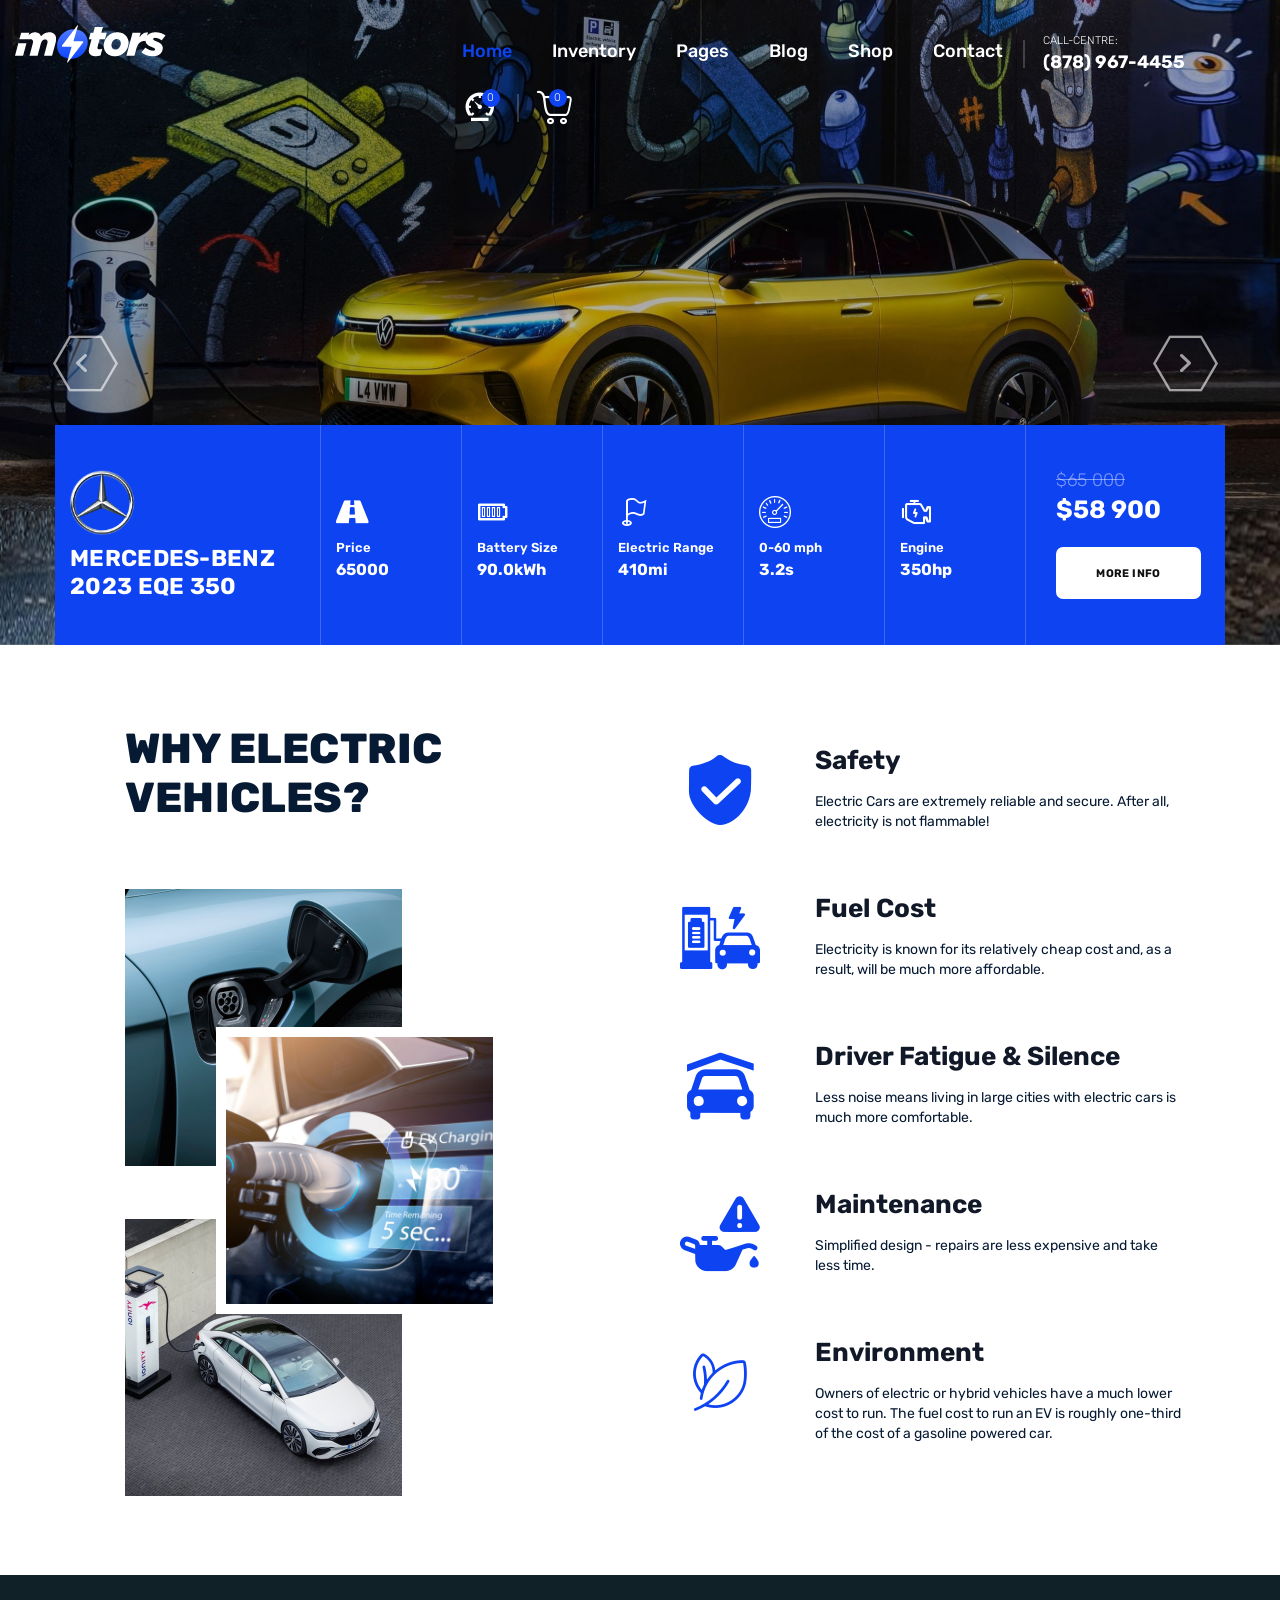
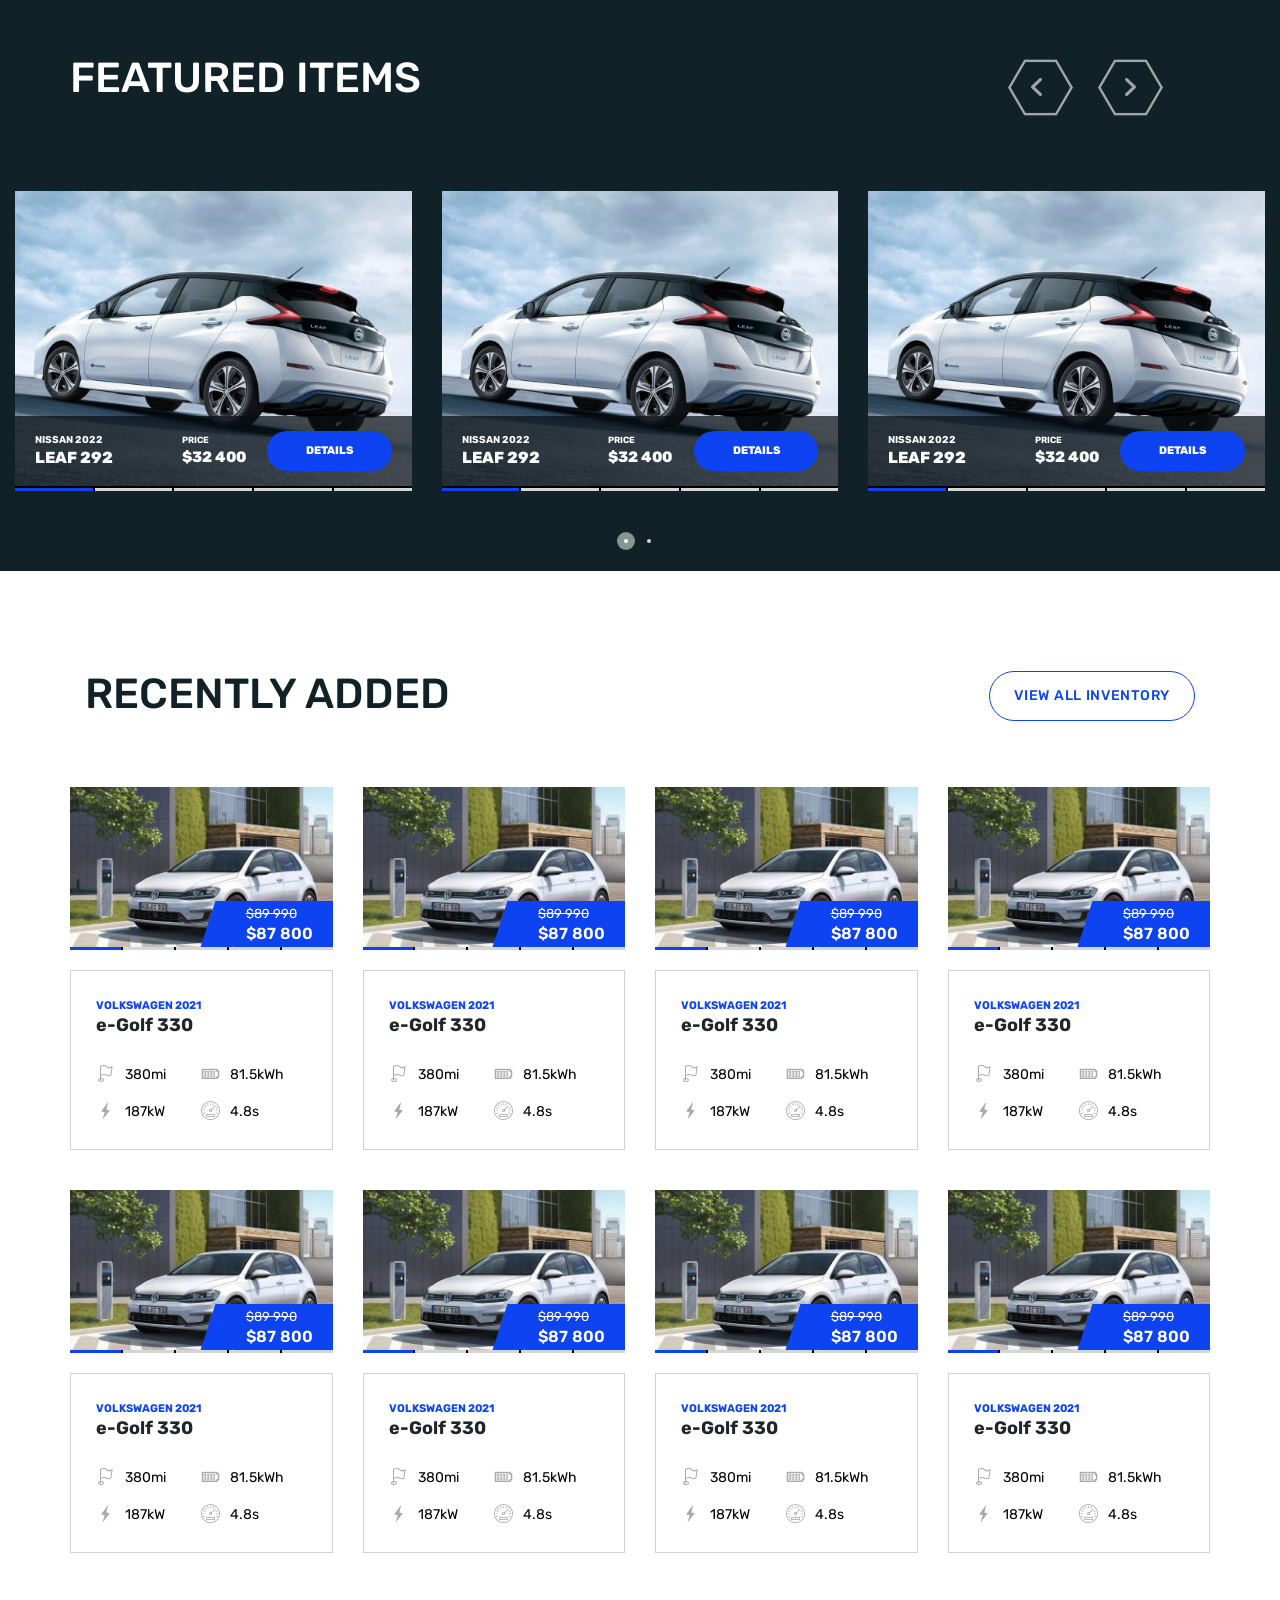
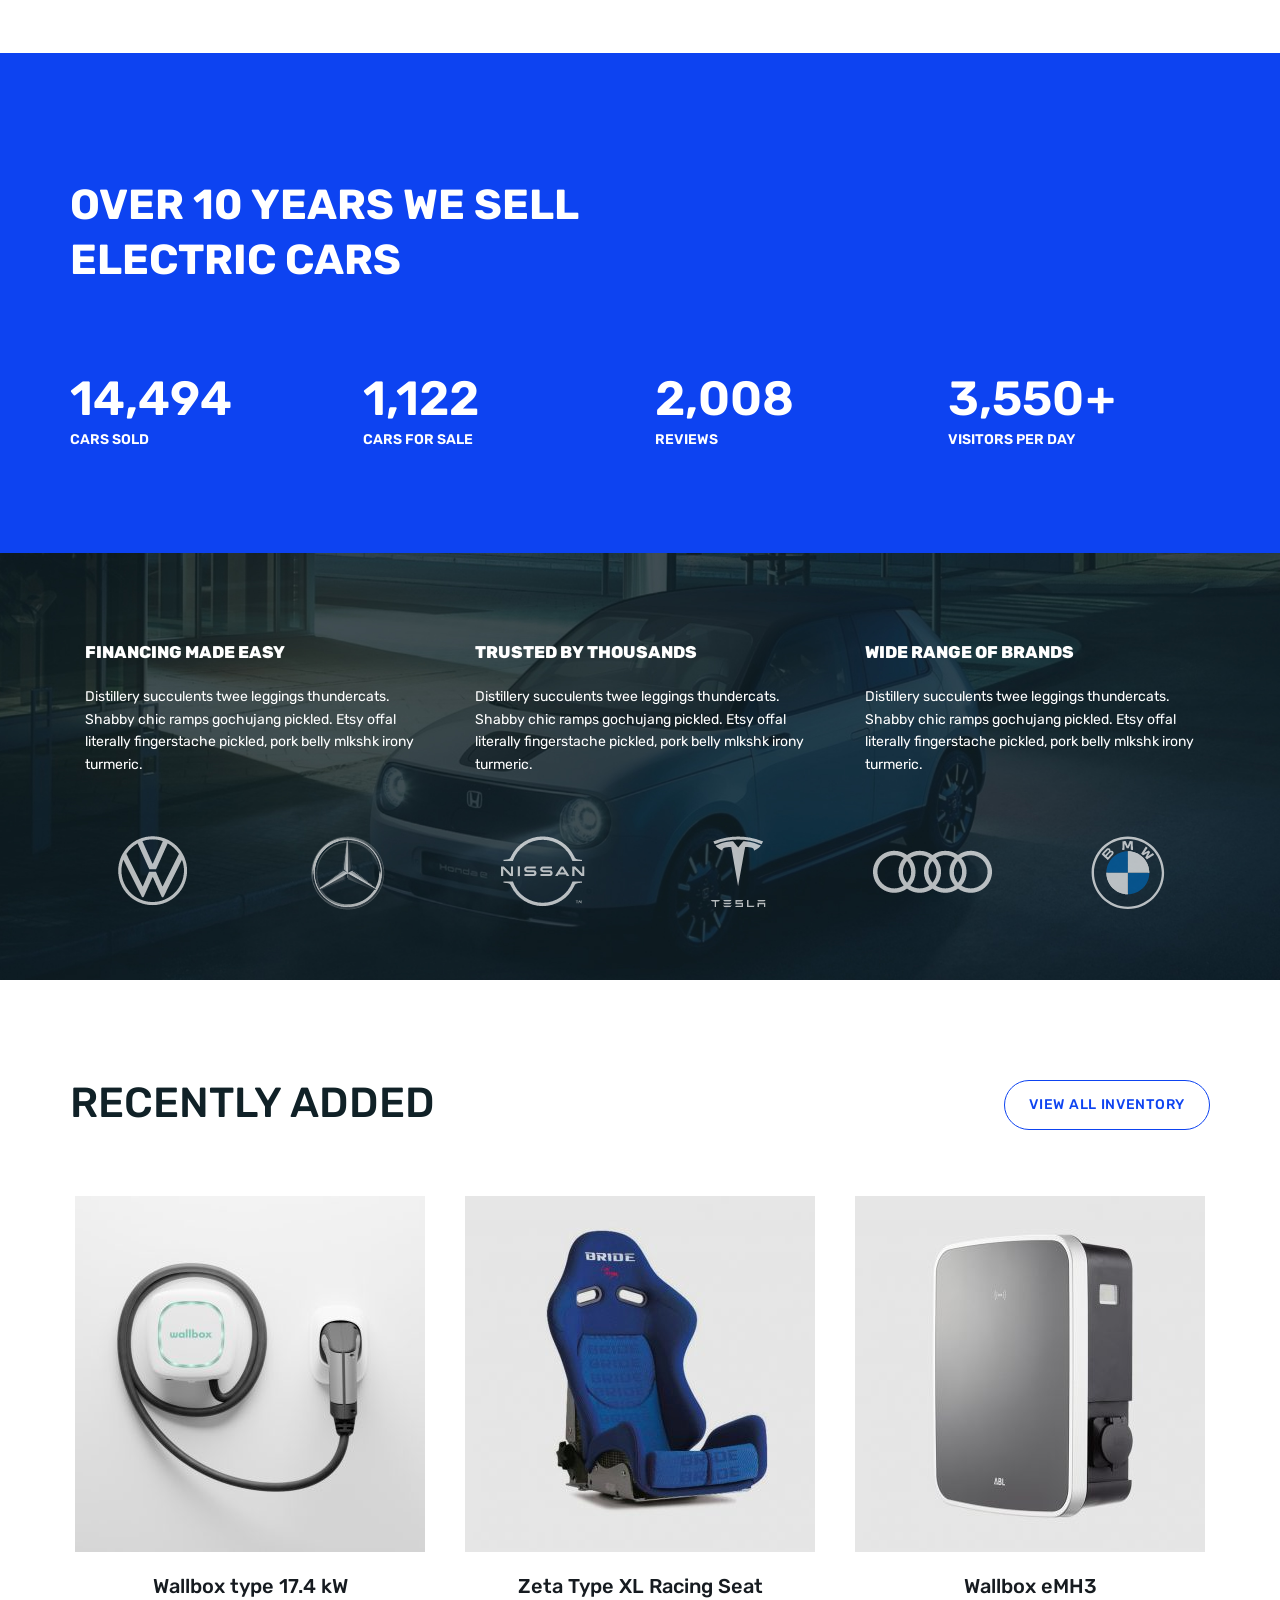
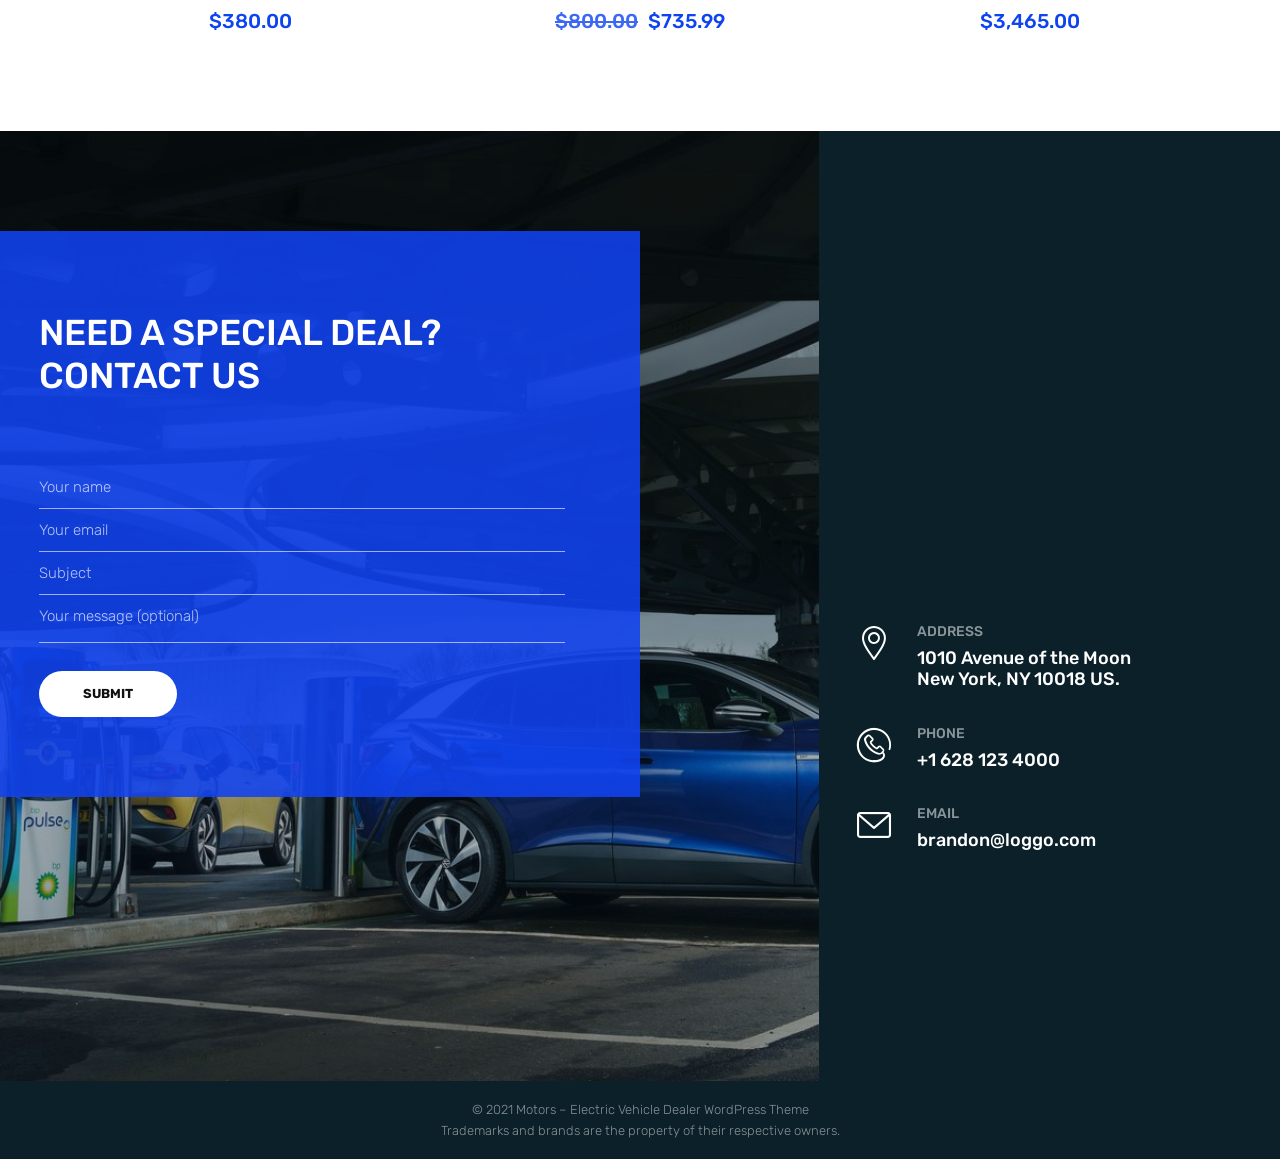
==== index.html @ fe11d39e "index index" ====
<!DOCTYPE html>
<html lang="en">

<head>
    <meta charset="UTF-8">
    <meta http-equiv="X-UA-Compatible" content="IE=edge">
    <meta name="viewport" content="width=device-width, initial-scale=1.0">
    <title>Motors Thảo</title>
    <link rel="preconnect" href="https://fonts.googleapis.com">
    <link rel="preconnect" href="https://fonts.gstatic.com" crossorigin>
    <link href="https://fonts.googleapis.com/css2?family=Rubik:ital,wght@0,300..900;1,300..900&display=swap" rel="stylesheet">
    <link href="css/main.css" rel="stylesheet" />
</head>

<body>
    <header class="header">
        <div class="menu_mb visible-xs visible-sm">
            <button class="nav-toggle">
                <span></span>
            </button>
            <a href="" class="logo_mb">
                <img class="img_logo_mb" src="img/logo-mt.png" alt="" />
            </a>   
        </div>
        <!-- /menu_mb --> 
        <div class="menu_header"> 
            <div class="header-center">
                <div class="container-fluid"> 
                    <div class="row">
                        <div class="col-lg-4 col-md-2 hidden-sm hidden-xs">
                            <a href="" class="logo_pc">
                                <img src="img/logo-mt.png " alt="" />
                            </a>
                        </div>
                        <div class="col-lg-8 col-md-10 hindden-sm col-xs-9">
                            <div class="menu_main">
                                <nav class="nav is-fixed">
                                    <div class="nav-container">
                                        <ul class="nav-menu menu clearfix"> 
                                            <li class="menu-item is-active">
                                                <a href="#" class="menu-link">Home</a> 
                                            </li>
                                            <li class="menu-item">
                                                <a href="about.html" class="menu-link">Inventory</a>
                                            </li>
                                            <li class="menu-item has-dropdown">
                                                <a href="product-list.html" class="menu-link">Pages</a>
                                                <ul class="nav-dropdown menu">
                                                    <li class="menu-item">
                                                        <a href="product-detail.html" class="menu-link">IBCs</a>
                                                    </li>
                                                    <li class="menu-item">
                                                        <a href="#" class="menu-link">sản phẩm 2</a>
                                                    </li>
                                                    <li class="menu-item">
                                                        <a href="#" class="menu-link">sản phẩm 3</a>
                                                    </li>
                                                    <li class="menu-item">
                                                        <a href="#" class="menu-link">sản phẩm 4</a>
                                                    </li>
                                                </ul>
                                            </li>
                                            <li class="menu-item">
                                                <a href="partner.html" class="menu-link">Blog</a> 
                                            </li>
                                            <li class="menu-item has-dropdown">
                                                <a href="list-news.html" class="menu-link">Shop</a>
                                                <ul class="nav-dropdown menu">
                                                    <li class="menu-item">
                                                        <a href="detail-news.html" class="menu-link">Tin tức 1</a>
                                                    </li>
                                                </ul>
                                            </li>
                                            <li class="menu-item ">
                                                <a href="contact-us.html" class="menu-link">Contact</a>
                                            </li> 
                                            <li class="menu-item phone-header hidden-sm hidden-xs">
                                                <p>Call-centre:</p>
                                                <b>(878) 967-4455</b>
                                            </li>
                                            <li class="menu-item speed-header hidden-sm hidden-xs">
                                                <a href=""><i class="icon-md-speedometer-2"></i></a>
                                                <span class="number-icon">0</span>
                                            </li>
                                            <li class="menu-item cart-header hidden-sm hidden-xs"> 
                                                <a href=""><i class="icon-shopping-17"></i></a>
                                                <span class="number-icon">0</span>
                                            </li>
                                        </ul>
                                    </div>
                                </nav>
                            </div>
                            <!-- menu main -->
                        </div> 
                    </div>
                </div>
            </div>
        </div>
        <!--slide-->
    </header>
    <!-- end header --> 
    <div id="box-slider">
        <div class="slider owl-carousel owl-theme">
            <div class="item">
                <a href=""><img class="w_100" src="img/slider-mt-1.jpg" alt=""></a> 
            </div>
            <div class="item">
                <a href=""><img class="w_100" src="img/slider-mt-2.jpg" alt=""></a> 
            </div> 
            <div class="item">
                <a href=""><img class="w_100" src="img/slider-mt-3.jpg" alt=""></a>  
            </div> 
        </div>
        <div class="car-info">
            <div class="container">
                <div class="car-info__inner">

                    <!-- Car -->
                    <div class="car-info__car">
                        <div class="car-info__logo">
                            <img src="img/mb-logo.png" alt="Mercedes-Benz">
                        </div>

                        <div class="car-info__name">
                            <strong>MERCEDES-BENZ</strong>
                            <span>2023 EQE 350</span>
                        </div>
                    </div>

                    <!-- Price -->
                    <div class="car-info__item">
                        <div class="car-info__icon">
                             <i class="icon-road-7"></i>
                        </div>

                        <div class="car-info__content">
                            <span class="car-info__label">Price</span>
                            <strong>65000</strong>
                        </div>
                    </div>

                    <!-- Battery -->
                    <div class="car-info__item">
                        <div class="car-info__icon">
                           <i class="icon-battery-126"></i>
                        </div>

                        <div class="car-info__content">
                            <span class="car-info__label">Battery Size</span>
                            <strong>90.0kWh</strong>
                        </div>
                    </div>

                    <!-- Range -->
                    <div class="car-info__item">
                        <div class="car-info__icon">
                            <i class="icon-flag-43"></i> 
                        </div>

                        <div class="car-info__content">
                            <span class="car-info__label">Electric Range</span>
                            <strong>410mi</strong>
                        </div>
                    </div>

                    <!-- Speed -->
                    <div class="car-info__item">
                        <div class="car-info__icon">
                            <i class=" icon-dashboard-speed-streamline"></i>  
                        </div>

                        <div class="car-info__content">
                            <span class="car-info__label">0-60 mph</span>
                            <strong>3.2s</strong>
                        </div>
                    </div>

                    <!-- Engine -->
                    <div class="car-info__item">
                        <div class="car-info__icon"> 
                            <i class="icon-engine-displacement"></i>  
                        </div>

                        <div class="car-info__content">
                            <span class="car-info__label">Engine</span>
                            <strong>350hp</strong>
                        </div>
                    </div>

                    <!-- Button -->
                    <div class="car-info__action">
                        <div class="car-info__old-price">$65 000</div>
                        <div class="car-info__price">$58 900</div>

                        <a href="#" class="btn car-info__btn">
                            MORE INFO
                        </a>
                    </div>

                </div>
            </div>
        </div>
    </div>
    <!-- end slider -->  
    <section class="ev-why">
        <div class="container">
            <div class="row"> 
                <!-- LEFT -->
                <div class="col-md-6 col-sm-6">
                    <div class="ev-why__left">

                        <h2 class="ev-why__title">
                            WHY ELECTRIC<br>
                            VEHICLES?
                        </h2> 
                        <div class="ev-why__gallery">

                            <div class="ev-why__image ev-why__image--top">
                                <img src="img/collage-1.jpg" alt="Electric vehicle charging">
                            </div>

                            <div class="ev-why__image ev-why__image--middle">
                                <img src="img/collage-2.jpg" alt="Electric vehicle battery">
                            </div>

                            <div class="ev-why__image ev-why__image--bottom">
                                <img src="img/collage-3.jpg" alt="Electric car">
                            </div>

                        </div>

                    </div>
                </div>


                <!-- RIGHT -->
                <div class="col-md-6 col-sm-6">
                    <div class="ev-why__features"> 
                        <!-- Safety -->
                        <div class="ev-feature">
                            <div class="ev-feature__icon">
                                <i class="icon-verification-code-selected"></i>
                            </div>

                            <div class="ev-feature__content">
                                <h3>Safety</h3> 
                                <p>
                                    Electric Cars are extremely reliable and secure.
                                    After all, electricity is not flammable!
                                </p>
                            </div>
                        </div>


                        <!-- Fuel Cost -->
                        <div class="ev-feature">
                            <div class="ev-feature__icon">
                                <i class="icon-charging-station"></i>
                            </div>

                            <div class="ev-feature__content">
                                <h3>Fuel Cost</h3> 
                                <p>
                                    Electricity is known for its relatively cheap cost
                                    and, as a result, will be much more affordable.
                                </p>
                            </div>
                        </div>


                        <!-- Driver Fatigue -->
                        <div class="ev-feature">
                            <div class="ev-feature__icon">
                                <i class="icon-garage-car"></i>
                            </div>

                            <div class="ev-feature__content">
                                <h3>Driver Fatigue &amp; Silence</h3> 
                                <p>
                                    Less noise means living in large cities with electric
                                    cars is much more comfortable.
                                </p>
                            </div>
                        </div>


                        <!-- Maintenance -->
                        <div class="ev-feature">
                            <div class="ev-feature__icon">
                                <i class="icon-oil-indicator"></i>
                            </div>

                            <div class="ev-feature__content">
                                <h3>Maintenance</h3> 
                                <p>
                                    Simplified design - repairs are less expensive
                                    and take less time.
                                </p>
                            </div>
                        </div>


                        <!-- Environment -->
                        <div class="ev-feature">
                            <div class="ev-feature__icon">
                                <i class="icon-leaves"></i>
                            </div> 
                            <div class="ev-feature__content">
                                <h3>Environment</h3> 
                                <p>
                                    Owners of electric or hybrid vehicles have a much
                                    lower cost to run. The fuel cost to run an EV is
                                    roughly one-third of the cost of a gasoline powered car.
                                </p>
                            </div>
                        </div>

                    </div>
                </div>

            </div>
        </div>
    </section>
    <!-- end ev-why -->  
    <!-- Featured -->  
    <section id="Featured">
        <div class="container">
            <h2 class="title-home">FEATURED ITEMS</h2>
        </div>
        <div class="container-fluid">
            <div class="slider-car-card owl-carousel owl-theme">
                <div class="item">
                    <div class="car-card"> 
                        <!-- IMAGE -->
                        <div class="car-card__media"> 
                            <img
                                class="car-card__image"
                                src="img/car-01.jpg"
                                alt="Nissan Leaf 292"
                            > 
                            <!-- INFO -->
                            <div class="car-card__info"> 
                                <div class="car-card__name">
                                    <span>NISSAN 2022</span>
                                    <strong>LEAF 292</strong>
                                </div> 
                                <div class="car-card__price">
                                    <span>PRICE</span>
                                    <strong>$32 400</strong>
                                </div> 
                                <a href="#" class="car-card__button">
                                    DETAILS
                                </a> 
                            </div> 
                        </div> 
                        <!-- 5 IMAGE BARS -->
                        <div class="car-card__bars"> 
                            <span
                                class="car-card__bar active"
                                data-image="img/car-01.jpg"
                            ></span>

                            <span
                                class="car-card__bar"
                                data-image="img/car-02.jpg"
                            ></span>

                            <span
                                class="car-card__bar"
                                data-image="img/car-03.jpg"
                            ></span>

                            <span
                                class="car-card__bar"
                                data-image="img/car-04.jpg"
                            ></span>

                            <span
                                class="car-card__bar"
                                data-image="img/car-05.jpg"
                            ></span>

                        </div> 
                    </div>
                </div>
                <div class="item">
                    <div class="car-card"> 
                        <!-- IMAGE -->
                        <div class="car-card__media"> 
                            <img
                                class="car-card__image"
                                src="img/car-01.jpg"
                                alt="Nissan Leaf 292"
                            > 
                            <!-- INFO -->
                            <div class="car-card__info"> 
                                <div class="car-card__name">
                                    <span>NISSAN 2022</span>
                                    <strong>LEAF 292</strong>
                                </div> 
                                <div class="car-card__price">
                                    <span>PRICE</span>
                                    <strong>$32 400</strong>
                                </div> 
                                <a href="#" class="car-card__button">
                                    DETAILS
                                </a> 
                            </div> 
                        </div> 
                        <!-- 5 IMAGE BARS -->
                        <div class="car-card__bars"> 
                            <span
                                class="car-card__bar active"
                                data-image="img/car-01.jpg"
                            ></span>

                            <span
                                class="car-card__bar"
                                data-image="img/car-02.jpg"
                            ></span>

                            <span
                                class="car-card__bar"
                                data-image="img/car-03.jpg"
                            ></span>

                            <span
                                class="car-card__bar"
                                data-image="img/car-04.jpg"
                            ></span>

                            <span
                                class="car-card__bar"
                                data-image="img/car-05.jpg"
                            ></span>

                        </div> 
                    </div>
                </div>
                <div class="item">
                    <div class="car-card"> 
                        <!-- IMAGE -->
                        <div class="car-card__media"> 
                            <img
                                class="car-card__image"
                                src="img/car-01.jpg"
                                alt="Nissan Leaf 292"
                            > 
                            <!-- INFO -->
                            <div class="car-card__info"> 
                                <div class="car-card__name">
                                    <span>NISSAN 2022</span>
                                    <strong>LEAF 292</strong>
                                </div> 
                                <div class="car-card__price">
                                    <span>PRICE</span>
                                    <strong>$32 400</strong>
                                </div> 
                                <a href="#" class="car-card__button">
                                    DETAILS
                                </a> 
                            </div> 
                        </div> 
                        <!-- 5 IMAGE BARS -->
                        <div class="car-card__bars"> 
                            <span
                                class="car-card__bar active"
                                data-image="img/car-01.jpg"
                            ></span>

                            <span
                                class="car-card__bar"
                                data-image="img/car-02.jpg"
                            ></span>

                            <span
                                class="car-card__bar"
                                data-image="img/car-03.jpg"
                            ></span>

                            <span
                                class="car-card__bar"
                                data-image="img/car-04.jpg"
                            ></span>

                            <span
                                class="car-card__bar"
                                data-image="img/car-05.jpg"
                            ></span>

                        </div> 
                    </div>
                </div>
                <div class="item">
                    <div class="car-card"> 
                        <!-- IMAGE -->
                        <div class="car-card__media"> 
                            <img
                                class="car-card__image"
                                src="img/car-01.jpg"
                                alt="Nissan Leaf 292"
                            > 
                            <!-- INFO -->
                            <div class="car-card__info"> 
                                <div class="car-card__name">
                                    <span>NISSAN 2022</span>
                                    <strong>LEAF 292</strong>
                                </div> 
                                <div class="car-card__price">
                                    <span>PRICE</span>
                                    <strong>$32 400</strong>
                                </div> 
                                <a href="#" class="car-card__button">
                                    DETAILS
                                </a> 
                            </div> 
                        </div> 
                        <!-- 5 IMAGE BARS -->
                        <div class="car-card__bars"> 
                            <span
                                class="car-card__bar active"
                                data-image="img/car-01.jpg"
                            ></span>

                            <span
                                class="car-card__bar"
                                data-image="img/car-02.jpg"
                            ></span>

                            <span
                                class="car-card__bar"
                                data-image="img/car-03.jpg"
                            ></span>

                            <span
                                class="car-card__bar"
                                data-image="img/car-04.jpg"
                            ></span>

                            <span
                                class="car-card__bar"
                                data-image="img/car-05.jpg"
                            ></span>

                        </div> 
                    </div>
                </div>
                <div class="item">
                    <div class="car-card"> 
                        <!-- IMAGE -->
                        <div class="car-card__media"> 
                            <img
                                class="car-card__image"
                                src="img/car-01.jpg"
                                alt="Nissan Leaf 292"
                            > 
                            <!-- INFO -->
                            <div class="car-card__info"> 
                                <div class="car-card__name">
                                    <span>NISSAN 2022</span>
                                    <strong>LEAF 292</strong>
                                </div> 
                                <div class="car-card__price">
                                    <span>PRICE</span>
                                    <strong>$32 400</strong>
                                </div> 
                                <a href="#" class="car-card__button">
                                    DETAILS
                                </a> 
                            </div> 
                        </div> 
                        <!-- 5 IMAGE BARS -->
                        <div class="car-card__bars"> 
                            <span
                                class="car-card__bar active"
                                data-image="img/car-01.jpg"
                            ></span>

                            <span
                                class="car-card__bar"
                                data-image="img/car-02.jpg"
                            ></span>

                            <span
                                class="car-card__bar"
                                data-image="img/car-03.jpg"
                            ></span>

                            <span
                                class="car-card__bar"
                                data-image="img/car-04.jpg"
                            ></span>

                            <span
                                class="car-card__bar"
                                data-image="img/car-05.jpg"
                            ></span>

                        </div> 
                    </div>
                </div>
                <div class="item">
                    <div class="car-card"> 
                        <!-- IMAGE -->
                        <div class="car-card__media"> 
                            <img
                                class="car-card__image"
                                src="img/car-01.jpg"
                                alt="Nissan Leaf 292"
                            > 
                            <!-- INFO -->
                            <div class="car-card__info"> 
                                <div class="car-card__name">
                                    <span>NISSAN 2022</span>
                                    <strong>LEAF 292</strong>
                                </div> 
                                <div class="car-card__price">
                                    <span>PRICE</span>
                                    <strong>$32 400</strong>
                                </div> 
                                <a href="#" class="car-card__button">
                                    DETAILS
                                </a> 
                            </div> 
                        </div> 
                        <!-- 5 IMAGE BARS -->
                        <div class="car-card__bars"> 
                            <span
                                class="car-card__bar active"
                                data-image="img/car-01.jpg"
                            ></span>

                            <span
                                class="car-card__bar"
                                data-image="img/car-02.jpg"
                            ></span>

                            <span
                                class="car-card__bar"
                                data-image="img/car-03.jpg"
                            ></span>

                            <span
                                class="car-card__bar"
                                data-image="img/car-04.jpg"
                            ></span>

                            <span
                                class="car-card__bar"
                                data-image="img/car-05.jpg"
                            ></span>

                        </div> 
                    </div>
                </div>
            </div> 
        </div>
    </section> 
    <!-- end Featured --> 
     <!-- Recently-added -->     
    <section id="Recently-added">
        <div class="container"> 
            <div class="col-md-6 col-sm-6">
                <h2 class="title-home">RECENTLY ADDED</h2>
            </div>
            <div class="col-md-6 col-sm-6">
                <div class="all_listings">
                    <a href="" class="view_all_button">View all inventory</a>
                </div>
            </div> 
        </div> 
        <div class="container">
            <div class="row">
                <div class="col-md-3 col-sm-6">
                    <div class="recently_card">
                        <div class="car-card"> 
                            <!-- IMAGE -->
                            <div class="car-card__media"> 
                                <img
                                    class="car-card__image"
                                    src="img/car-06.jpg"
                                    alt="Nissan Leaf 292"
                                > 
                                <!-- INFO -->
                                <div class="car-card__info">  
                                    <div class="car-card__price">
                                        <span>$89 990</span>
                                        <strong>$87 800</strong>
                                    </div>  
                                </div> 
                            </div> 
                            <!-- 5 IMAGE BARS -->
                            <div class="car-card__bars"> 
                                <span
                                    class="car-card__bar active"
                                    data-image="img/car-06.jpg"
                                ></span>

                                <span
                                    class="car-card__bar"
                                    data-image="img/car-07.jpg"
                                ></span>

                                <span
                                    class="car-card__bar"
                                    data-image="img/car-08.jpg"
                                ></span>

                                <span
                                    class="car-card__bar"
                                    data-image="img/car-09.jpg"
                                ></span>

                                <span
                                    class="car-card__bar"
                                    data-image="img/car-10.jpg"
                                ></span>

                            </div> 
                        </div>
                        <div class="car-spec-card"> 
                            <div class="car-spec-card__heading">
                                <span>VOLKSWAGEN 2021</span>
                                <h3>e-Golf 330</h3>
                            </div>

                            <div class="car-spec-card__specs">

                                <div class="car-spec-card__spec">
                                    <i class="icon-flag-43"></i>
                                    <span>380mi</span>
                                </div>

                                <div class="car-spec-card__spec">
                                    <i class="icon-battery-126"></i>
                                    <span>81.5kWh</span>
                                </div>

                                <div class="car-spec-card__spec">
                                    <i class="icon-bolt"></i>
                                    <span>187kW</span>
                                </div>

                                <div class="car-spec-card__spec">
                                    <i class="icon-dashboard-speed-streamline"></i>
                                    <span>4.8s</span>
                                </div> 
                            </div> 
                        </div>
                    </div> 
                </div>
                <div class="col-md-3 col-sm-6">
                    <div class="recently_card">
                        <div class="car-card"> 
                            <!-- IMAGE -->
                            <div class="car-card__media"> 
                                <img
                                    class="car-card__image"
                                    src="img/car-06.jpg"
                                    alt="Nissan Leaf 292"
                                > 
                                <!-- INFO -->
                                <div class="car-card__info">  
                                    <div class="car-card__price">
                                        <span>$89 990</span>
                                        <strong>$87 800</strong>
                                    </div>  
                                </div> 
                            </div> 
                            <!-- 5 IMAGE BARS -->
                            <div class="car-card__bars"> 
                                <span
                                    class="car-card__bar active"
                                    data-image="img/car-06.jpg"
                                ></span>

                                <span
                                    class="car-card__bar"
                                    data-image="img/car-07.jpg"
                                ></span>

                                <span
                                    class="car-card__bar"
                                    data-image="img/car-08.jpg"
                                ></span>

                                <span
                                    class="car-card__bar"
                                    data-image="img/car-09.jpg"
                                ></span>

                                <span
                                    class="car-card__bar"
                                    data-image="img/car-10.jpg"
                                ></span>

                            </div> 
                        </div>
                        <div class="car-spec-card"> 
                            <div class="car-spec-card__heading">
                                <span>VOLKSWAGEN 2021</span>
                                <h3>e-Golf 330</h3>
                            </div>

                            <div class="car-spec-card__specs">

                                <div class="car-spec-card__spec">
                                    <i class="icon-flag-43"></i>
                                    <span>380mi</span>
                                </div>

                                <div class="car-spec-card__spec">
                                    <i class="icon-battery-126"></i>
                                    <span>81.5kWh</span>
                                </div>

                                <div class="car-spec-card__spec">
                                    <i class="icon-bolt"></i>
                                    <span>187kW</span>
                                </div>

                                <div class="car-spec-card__spec">
                                    <i class="icon-dashboard-speed-streamline"></i>
                                    <span>4.8s</span>
                                </div> 
                            </div> 
                        </div>
                    </div> 
                </div>
                <div class="col-md-3 col-sm-6">
                    <div class="recently_card">
                        <div class="car-card"> 
                            <!-- IMAGE -->
                            <div class="car-card__media"> 
                                <img
                                    class="car-card__image"
                                    src="img/car-06.jpg"
                                    alt="Nissan Leaf 292"
                                > 
                                <!-- INFO -->
                                <div class="car-card__info">  
                                    <div class="car-card__price">
                                        <span>$89 990</span>
                                        <strong>$87 800</strong>
                                    </div>  
                                </div> 
                            </div> 
                            <!-- 5 IMAGE BARS -->
                            <div class="car-card__bars"> 
                                <span
                                    class="car-card__bar active"
                                    data-image="img/car-06.jpg"
                                ></span>

                                <span
                                    class="car-card__bar"
                                    data-image="img/car-07.jpg"
                                ></span>

                                <span
                                    class="car-card__bar"
                                    data-image="img/car-08.jpg"
                                ></span>

                                <span
                                    class="car-card__bar"
                                    data-image="img/car-09.jpg"
                                ></span>

                                <span
                                    class="car-card__bar"
                                    data-image="img/car-10.jpg"
                                ></span>

                            </div> 
                        </div>
                        <div class="car-spec-card"> 
                            <div class="car-spec-card__heading">
                                <span>VOLKSWAGEN 2021</span>
                                <h3>e-Golf 330</h3>
                            </div>

                            <div class="car-spec-card__specs">

                                <div class="car-spec-card__spec">
                                    <i class="icon-flag-43"></i>
                                    <span>380mi</span>
                                </div>

                                <div class="car-spec-card__spec">
                                    <i class="icon-battery-126"></i>
                                    <span>81.5kWh</span>
                                </div>

                                <div class="car-spec-card__spec">
                                    <i class="icon-bolt"></i>
                                    <span>187kW</span>
                                </div>

                                <div class="car-spec-card__spec">
                                    <i class="icon-dashboard-speed-streamline"></i>
                                    <span>4.8s</span>
                                </div> 
                            </div> 
                        </div>
                    </div> 
                </div>
                <div class="col-md-3 col-sm-6">
                    <div class="recently_card">
                        <div class="car-card"> 
                            <!-- IMAGE -->
                            <div class="car-card__media"> 
                                <img
                                    class="car-card__image"
                                    src="img/car-06.jpg"
                                    alt="Nissan Leaf 292"
                                > 
                                <!-- INFO -->
                                <div class="car-card__info">  
                                    <div class="car-card__price">
                                        <span>$89 990</span>
                                        <strong>$87 800</strong>
                                    </div>  
                                </div> 
                            </div> 
                            <!-- 5 IMAGE BARS -->
                            <div class="car-card__bars"> 
                                <span
                                    class="car-card__bar active"
                                    data-image="img/car-06.jpg"
                                ></span>

                                <span
                                    class="car-card__bar"
                                    data-image="img/car-07.jpg"
                                ></span>

                                <span
                                    class="car-card__bar"
                                    data-image="img/car-08.jpg"
                                ></span>

                                <span
                                    class="car-card__bar"
                                    data-image="img/car-09.jpg"
                                ></span>

                                <span
                                    class="car-card__bar"
                                    data-image="img/car-10.jpg"
                                ></span>

                            </div> 
                        </div>
                        <div class="car-spec-card"> 
                            <div class="car-spec-card__heading">
                                <span>VOLKSWAGEN 2021</span>
                                <h3>e-Golf 330</h3>
                            </div>

                            <div class="car-spec-card__specs">

                                <div class="car-spec-card__spec">
                                    <i class="icon-flag-43"></i>
                                    <span>380mi</span>
                                </div>

                                <div class="car-spec-card__spec">
                                    <i class="icon-battery-126"></i>
                                    <span>81.5kWh</span>
                                </div>

                                <div class="car-spec-card__spec">
                                    <i class="icon-bolt"></i>
                                    <span>187kW</span>
                                </div>

                                <div class="car-spec-card__spec">
                                    <i class="icon-dashboard-speed-streamline"></i>
                                    <span>4.8s</span>
                                </div> 
                            </div> 
                        </div>
                    </div> 
                </div>
                <div class="col-md-3 col-sm-6">
                    <div class="recently_card">
                        <div class="car-card"> 
                            <!-- IMAGE -->
                            <div class="car-card__media"> 
                                <img
                                    class="car-card__image"
                                    src="img/car-06.jpg"
                                    alt="Nissan Leaf 292"
                                > 
                                <!-- INFO -->
                                <div class="car-card__info">  
                                    <div class="car-card__price">
                                        <span>$89 990</span>
                                        <strong>$87 800</strong>
                                    </div>  
                                </div> 
                            </div> 
                            <!-- 5 IMAGE BARS -->
                            <div class="car-card__bars"> 
                                <span
                                    class="car-card__bar active"
                                    data-image="img/car-06.jpg"
                                ></span>

                                <span
                                    class="car-card__bar"
                                    data-image="img/car-07.jpg"
                                ></span>

                                <span
                                    class="car-card__bar"
                                    data-image="img/car-08.jpg"
                                ></span>

                                <span
                                    class="car-card__bar"
                                    data-image="img/car-09.jpg"
                                ></span>

                                <span
                                    class="car-card__bar"
                                    data-image="img/car-10.jpg"
                                ></span>

                            </div> 
                        </div>
                        <div class="car-spec-card"> 
                            <div class="car-spec-card__heading">
                                <span>VOLKSWAGEN 2021</span>
                                <h3>e-Golf 330</h3>
                            </div>

                            <div class="car-spec-card__specs">

                                <div class="car-spec-card__spec">
                                    <i class="icon-flag-43"></i>
                                    <span>380mi</span>
                                </div>

                                <div class="car-spec-card__spec">
                                    <i class="icon-battery-126"></i>
                                    <span>81.5kWh</span>
                                </div>

                                <div class="car-spec-card__spec">
                                    <i class="icon-bolt"></i>
                                    <span>187kW</span>
                                </div>

                                <div class="car-spec-card__spec">
                                    <i class="icon-dashboard-speed-streamline"></i>
                                    <span>4.8s</span>
                                </div> 
                            </div> 
                        </div>
                    </div> 
                </div>
                <div class="col-md-3 col-sm-6">
                    <div class="recently_card">
                        <div class="car-card"> 
                            <!-- IMAGE -->
                            <div class="car-card__media"> 
                                <img
                                    class="car-card__image"
                                    src="img/car-06.jpg"
                                    alt="Nissan Leaf 292"
                                > 
                                <!-- INFO -->
                                <div class="car-card__info">  
                                    <div class="car-card__price">
                                        <span>$89 990</span>
                                        <strong>$87 800</strong>
                                    </div>  
                                </div> 
                            </div> 
                            <!-- 5 IMAGE BARS -->
                            <div class="car-card__bars"> 
                                <span
                                    class="car-card__bar active"
                                    data-image="img/car-06.jpg"
                                ></span>

                                <span
                                    class="car-card__bar"
                                    data-image="img/car-07.jpg"
                                ></span>

                                <span
                                    class="car-card__bar"
                                    data-image="img/car-08.jpg"
                                ></span>

                                <span
                                    class="car-card__bar"
                                    data-image="img/car-09.jpg"
                                ></span>

                                <span
                                    class="car-card__bar"
                                    data-image="img/car-10.jpg"
                                ></span>

                            </div> 
                        </div>
                        <div class="car-spec-card"> 
                            <div class="car-spec-card__heading">
                                <span>VOLKSWAGEN 2021</span>
                                <h3>e-Golf 330</h3>
                            </div>

                            <div class="car-spec-card__specs">

                                <div class="car-spec-card__spec">
                                    <i class="icon-flag-43"></i>
                                    <span>380mi</span>
                                </div>

                                <div class="car-spec-card__spec">
                                    <i class="icon-battery-126"></i>
                                    <span>81.5kWh</span>
                                </div>

                                <div class="car-spec-card__spec">
                                    <i class="icon-bolt"></i>
                                    <span>187kW</span>
                                </div>

                                <div class="car-spec-card__spec">
                                    <i class="icon-dashboard-speed-streamline"></i>
                                    <span>4.8s</span>
                                </div> 
                            </div> 
                        </div>
                    </div> 
                </div>
                <div class="col-md-3 col-sm-6">
                    <div class="recently_card">
                        <div class="car-card"> 
                            <!-- IMAGE -->
                            <div class="car-card__media"> 
                                <img
                                    class="car-card__image"
                                    src="img/car-06.jpg"
                                    alt="Nissan Leaf 292"
                                > 
                                <!-- INFO -->
                                <div class="car-card__info">  
                                    <div class="car-card__price">
                                        <span>$89 990</span>
                                        <strong>$87 800</strong>
                                    </div>  
                                </div> 
                            </div> 
                            <!-- 5 IMAGE BARS -->
                            <div class="car-card__bars"> 
                                <span
                                    class="car-card__bar active"
                                    data-image="img/car-06.jpg"
                                ></span>

                                <span
                                    class="car-card__bar"
                                    data-image="img/car-07.jpg"
                                ></span>

                                <span
                                    class="car-card__bar"
                                    data-image="img/car-08.jpg"
                                ></span>

                                <span
                                    class="car-card__bar"
                                    data-image="img/car-09.jpg"
                                ></span>

                                <span
                                    class="car-card__bar"
                                    data-image="img/car-10.jpg"
                                ></span>

                            </div> 
                        </div>
                        <div class="car-spec-card"> 
                            <div class="car-spec-card__heading">
                                <span>VOLKSWAGEN 2021</span>
                                <h3>e-Golf 330</h3>
                            </div>

                            <div class="car-spec-card__specs">

                                <div class="car-spec-card__spec">
                                    <i class="icon-flag-43"></i>
                                    <span>380mi</span>
                                </div>

                                <div class="car-spec-card__spec">
                                    <i class="icon-battery-126"></i>
                                    <span>81.5kWh</span>
                                </div>

                                <div class="car-spec-card__spec">
                                    <i class="icon-bolt"></i>
                                    <span>187kW</span>
                                </div>

                                <div class="car-spec-card__spec">
                                    <i class="icon-dashboard-speed-streamline"></i>
                                    <span>4.8s</span>
                                </div> 
                            </div> 
                        </div>
                    </div> 
                </div>
                <div class="col-md-3 col-sm-6">
                    <div class="recently_card">
                        <div class="car-card"> 
                            <!-- IMAGE -->
                            <div class="car-card__media"> 
                                <img
                                    class="car-card__image"
                                    src="img/car-06.jpg"
                                    alt="Nissan Leaf 292"
                                > 
                                <!-- INFO -->
                                <div class="car-card__info">  
                                    <div class="car-card__price">
                                        <span>$89 990</span>
                                        <strong>$87 800</strong>
                                    </div>  
                                </div> 
                            </div> 
                            <!-- 5 IMAGE BARS -->
                            <div class="car-card__bars"> 
                                <span
                                    class="car-card__bar active"
                                    data-image="img/car-06.jpg"
                                ></span>

                                <span
                                    class="car-card__bar"
                                    data-image="img/car-07.jpg"
                                ></span>

                                <span
                                    class="car-card__bar"
                                    data-image="img/car-08.jpg"
                                ></span>

                                <span
                                    class="car-card__bar"
                                    data-image="img/car-09.jpg"
                                ></span>

                                <span
                                    class="car-card__bar"
                                    data-image="img/car-10.jpg"
                                ></span>

                            </div> 
                        </div>
                        <div class="car-spec-card"> 
                            <div class="car-spec-card__heading">
                                <span>VOLKSWAGEN 2021</span>
                                <h3>e-Golf 330</h3>
                            </div>

                            <div class="car-spec-card__specs">

                                <div class="car-spec-card__spec">
                                    <i class="icon-flag-43"></i>
                                    <span>380mi</span>
                                </div>

                                <div class="car-spec-card__spec">
                                    <i class="icon-battery-126"></i>
                                    <span>81.5kWh</span>
                                </div>

                                <div class="car-spec-card__spec">
                                    <i class="icon-bolt"></i>
                                    <span>187kW</span>
                                </div>

                                <div class="car-spec-card__spec">
                                    <i class="icon-dashboard-speed-streamline"></i>
                                    <span>4.8s</span>
                                </div> 
                            </div> 
                        </div>
                    </div> 
                </div>
            </div>
        </div>
    </section> 
    <!-- end Recently-added -->    

    <!-- company-stats -->    
    <section class="company-stats" id="company-stats"> 
        <div class="container"> 
            <div class="company-stats__title">
                OVER 10 YEARS WE SELL<br>
                ELECTRIC CARS
            </div> 
            <div class="row company-stats__list">

                <!-- Cars Sold -->
                <div class="col-sm-3">
                    <div class="company-stat">

                        <div class="company-stat__number">
                            <span class="counter" data-target="15514">0</span>
                        </div>

                        <div class="company-stat__label">
                            CARS SOLD
                        </div>

                    </div>
                </div>


                <!-- Cars For Sale -->
                <div class="col-sm-3">
                    <div class="company-stat">

                        <div class="company-stat__number">
                            <span class="counter" data-target="1201">0</span>
                        </div>

                        <div class="company-stat__label">
                            CARS FOR SALE
                        </div>

                    </div>
                </div>


                <!-- Reviews -->
                <div class="col-sm-3">
                    <div class="company-stat">

                        <div class="company-stat__number">
                            <span class="counter" data-target="2150">0</span>
                        </div>

                        <div class="company-stat__label">
                            REVIEWS
                        </div>

                    </div>
                </div>


                <!-- Visitors -->
                <div class="col-sm-3">
                    <div class="company-stat">

                        <div class="company-stat__number">
                            <span class="counter" data-target="3800">0</span><span class="plus">+</span>
                        </div>

                        <div class="company-stat__label">
                            VISITORS PER DAY
                        </div>

                    </div>
                </div>

            </div>

        </div>

    </section>
    <!-- end company-stats -->   

    <!-- features-banner -->   
    <section class="features-banner"> 
        <div class="container"> 
            <div class="row"> 
                <!-- ITEM 1 -->
                <div class="col-md-4 col-sm-4">
                    <div class="features-banner__item">

                        <h3 class="features-banner__title">
                            FINANCING MADE EASY
                        </h3>

                        <p class="features-banner__text">
                            Distillery succulents twee leggings thundercats.
                            Shabby chic ramps gochujang pickled.
                            Etsy offal literally fingerstache pickled,
                            pork belly mlkshk irony turmeric.
                        </p>

                    </div>
                </div> 

                <!-- ITEM 2 -->
                <div class="col-md-4 col-sm-4">
                    <div class="features-banner__item">

                        <h3 class="features-banner__title">
                            TRUSTED BY THOUSANDS
                        </h3>

                        <p class="features-banner__text">
                            Distillery succulents twee leggings thundercats.
                            Shabby chic ramps gochujang pickled.
                            Etsy offal literally fingerstache pickled,
                            pork belly mlkshk irony turmeric.
                        </p>

                    </div>
                </div>


                <!-- ITEM 3 -->
                <div class="col-md-4 col-sm-4">
                    <div class="features-banner__item">

                        <h3 class="features-banner__title">
                            WIDE RANGE OF BRANDS
                        </h3>

                        <p class="features-banner__text">
                            Distillery succulents twee leggings thundercats.
                            Shabby chic ramps gochujang pickled.
                            Etsy offal literally fingerstache pickled,
                            pork belly mlkshk irony turmeric.
                        </p>

                    </div>
                </div>

                <div class="col-md-12 col-sm-12 col-xs-12">
                    <div class="slider-panner owl-carousel">
                        <div class="item">
                            <img src="img/Path_109.png" alt="">
                        </div>
                        <div class="item">
                            <img src="img/Group_454.png" alt="">
                        </div>
                        <div class="item">
                            <img src="img/nissan-logo-white.png" alt="">
                        </div>
                        <div class="item">
                            <img src="img/Tesla_Motors.png" alt="">
                        </div> 
                        <div class="item">
                            <img src="img/audi@1x.png" alt=""> 
                        </div>
                        <div class="item">
                            <img src="img/BMW-logo-fallback.png" alt="">
                        </div>
                    </div>
                </div>
            </div>

        </div>

    </section> 
    <!-- end features-banner -->   
    <!-- end products -->   
    <section class="products">
        <div class="container">
            <div class="row">
                <div class="col-md-6">
                    <h2 class="title-home">RECENTLY ADDED</h2>
                </div>
                <div class="col-md-6">
                    <div class="all_listings">
                        <a href="" class="view_all_button">View all inventory</a>
                    </div>
                </div>
            </div>  
        </div>
        <div class="container">
            <div class="row"> 
                <div class="col-md-4 col-sm-4">
                    <div class="product">
                        <div class="product-img">
                            <img src="img/product-1.jpg" alt="">
                            <a href="#" class="product-btn">ADD TO CART</a>
                        </div>
                        <h3>Wallbox type 17.4 kW</h3>
                        <div class="price">$380.00</div>
                    </div>
                </div>

                <div class="col-md-4 col-sm-4">
                    <div class="product">
                        <div class="product-img">
                            <img src="img/product-2.jpg" alt="">
                            <a href="#" class="product-btn">ADD TO CART</a>
                        </div>
                        <h3>Zeta Type XL Racing Seat</h3>
                        <div class="price">
                            <del>$800.00</del> $735.99
                        </div>
                    </div>
                </div>

                <div class="col-md-4 col-sm-4">
                    <div class="product">
                        <div class="product-img">
                            <img src="img/product-3.jpg" alt="">
                            <a href="#" class="product-btn">ADD TO CART</a>
                        </div>
                        <h3>Wallbox eMH3</h3>
                        <div class="price">$3,465.00</div>
                    </div>
                </div>

            </div>
        </div>
    </section>
    <!-- end products -->   

    <!-- contact footer -->  
     <footer class="contact">
        <div class="contact-bg"></div>

        <div class="container">
            <div class="contact-form">
                <h2>NEED A SPECIAL DEAL?<br>CONTACT US</h2>

                <form>
                    <input type="text" placeholder="Your name">
                    <input type="email" placeholder="Your email">
                    <input type="text" placeholder="Subject">
                    <textarea placeholder="Your message (optional)"></textarea>
                    <button type="submit">SUBMIT</button>
                </form>
            </div>
        </div>

        <div class="contact-right">
            <div class="contact-map">
                <iframe
                    src="https://www.google.com/maps?q=New%20York%20NY&output=embed"
                    loading="lazy">
                </iframe>
            </div>

            <div class="contact-info">

                <div class="contact-info__item">
                    <i class="icon-location"></i>
                    <div>
                        <label>ADDRESS</label>
                        <strong>1010 Avenue of the Moon<br>New York, NY 10018 US.</strong>
                    </div>
                </div>

                <div class="contact-info__item">
                    <i class="icon-telephone"></i>
                    <div>
                        <label>PHONE</label>
                        <strong>+1 628 123 4000</strong>
                    </div>
                </div>

                <div class="contact-info__item">
                    <i class="icon-envelope"></i>
                    <div>
                        <label>EMAIL</label>
                        <strong>brandon@loggo.com</strong>
                    </div>
                </div> 
            </div>
        </div>
    </footer>
    <!-- end contact footer -->  
    <footer class="footer-2">
        <div class="container">
            <p>© 2021 Motors – Electric Vehicle Dealer WordPress Theme</p>
            <p>Trademarks and brands are the property of their respective owners.</p>
        </div>
    </footer>
</body>
<script type="text/javascript" src="js/jquery-1.11.1.min.js"></script>
<script type="text/javascript" src="js/bootstrap.min.js"></script>
<script type="text/javascript" src="js/owl.carousel.js"></script>
<script type="text/javascript" src="js/wow.min.js"></script>
<script type="text/javascript" src="js/common.js"></script>

</html>
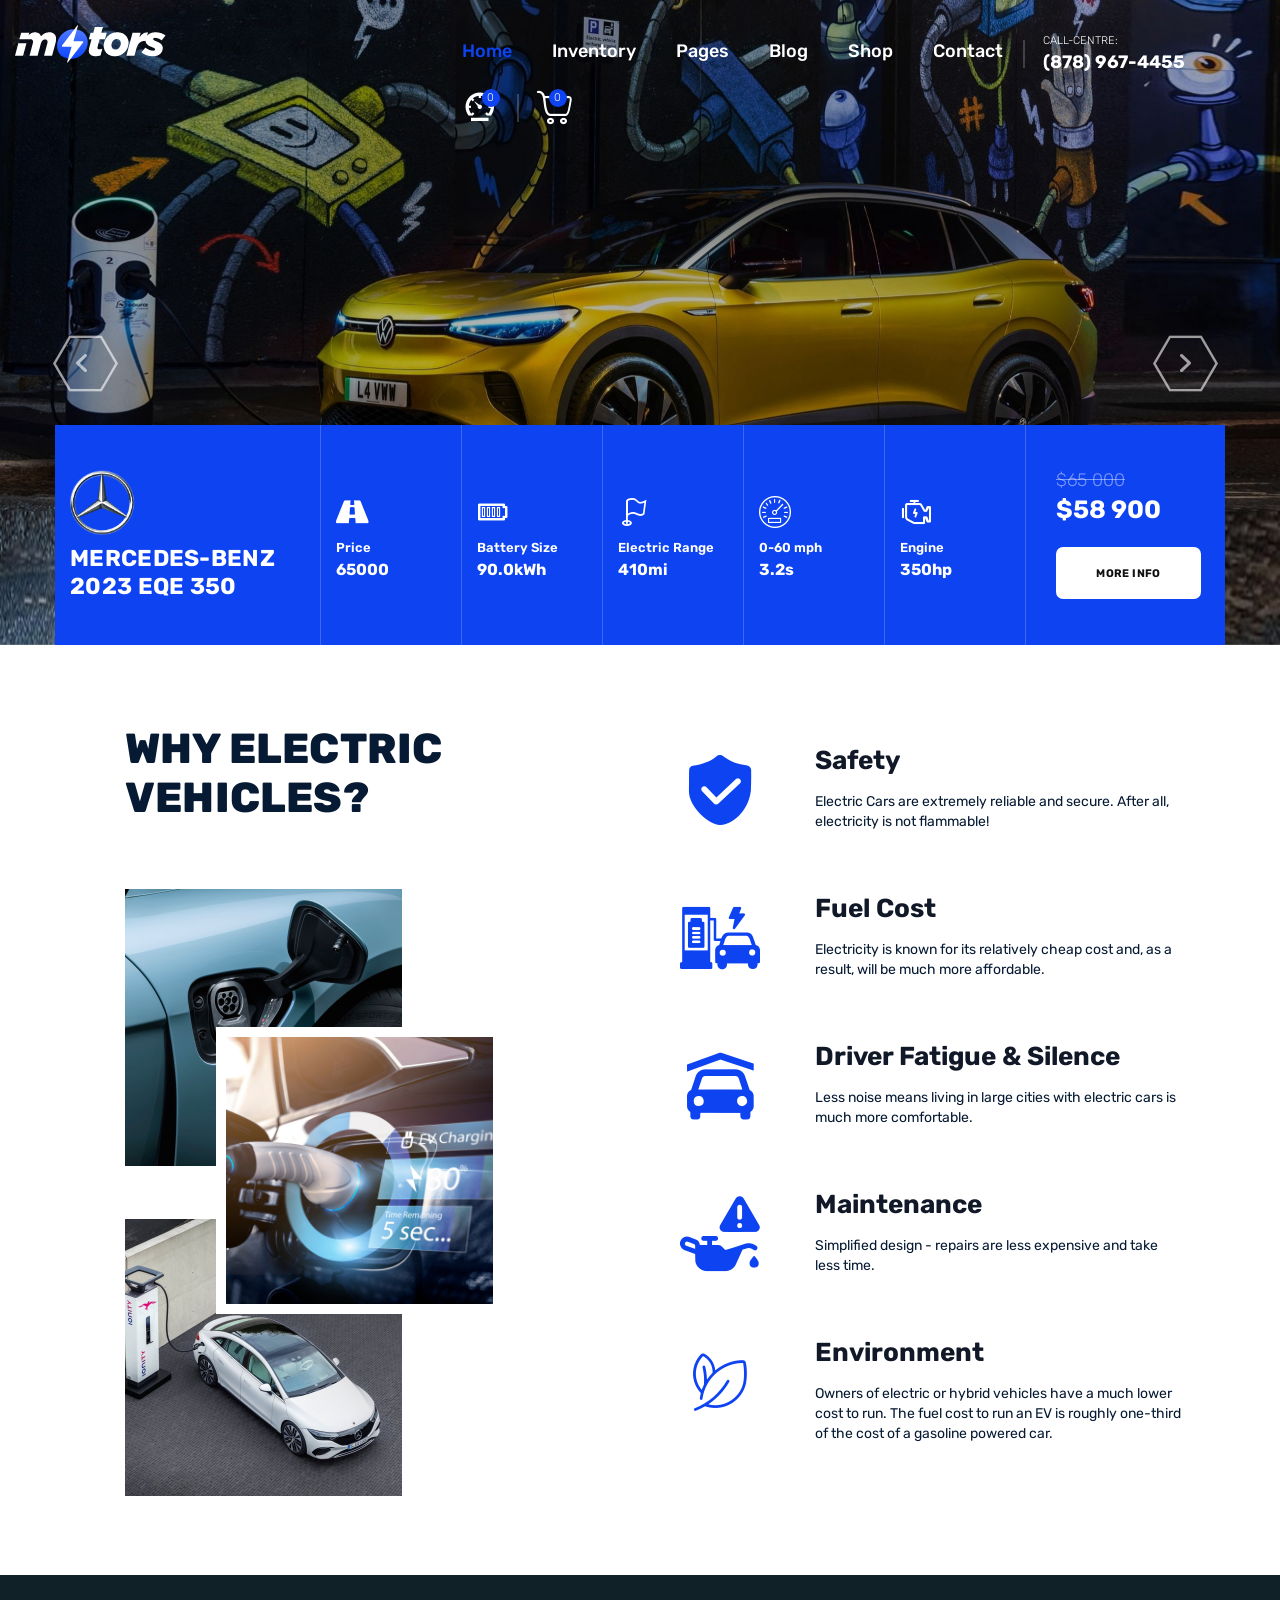
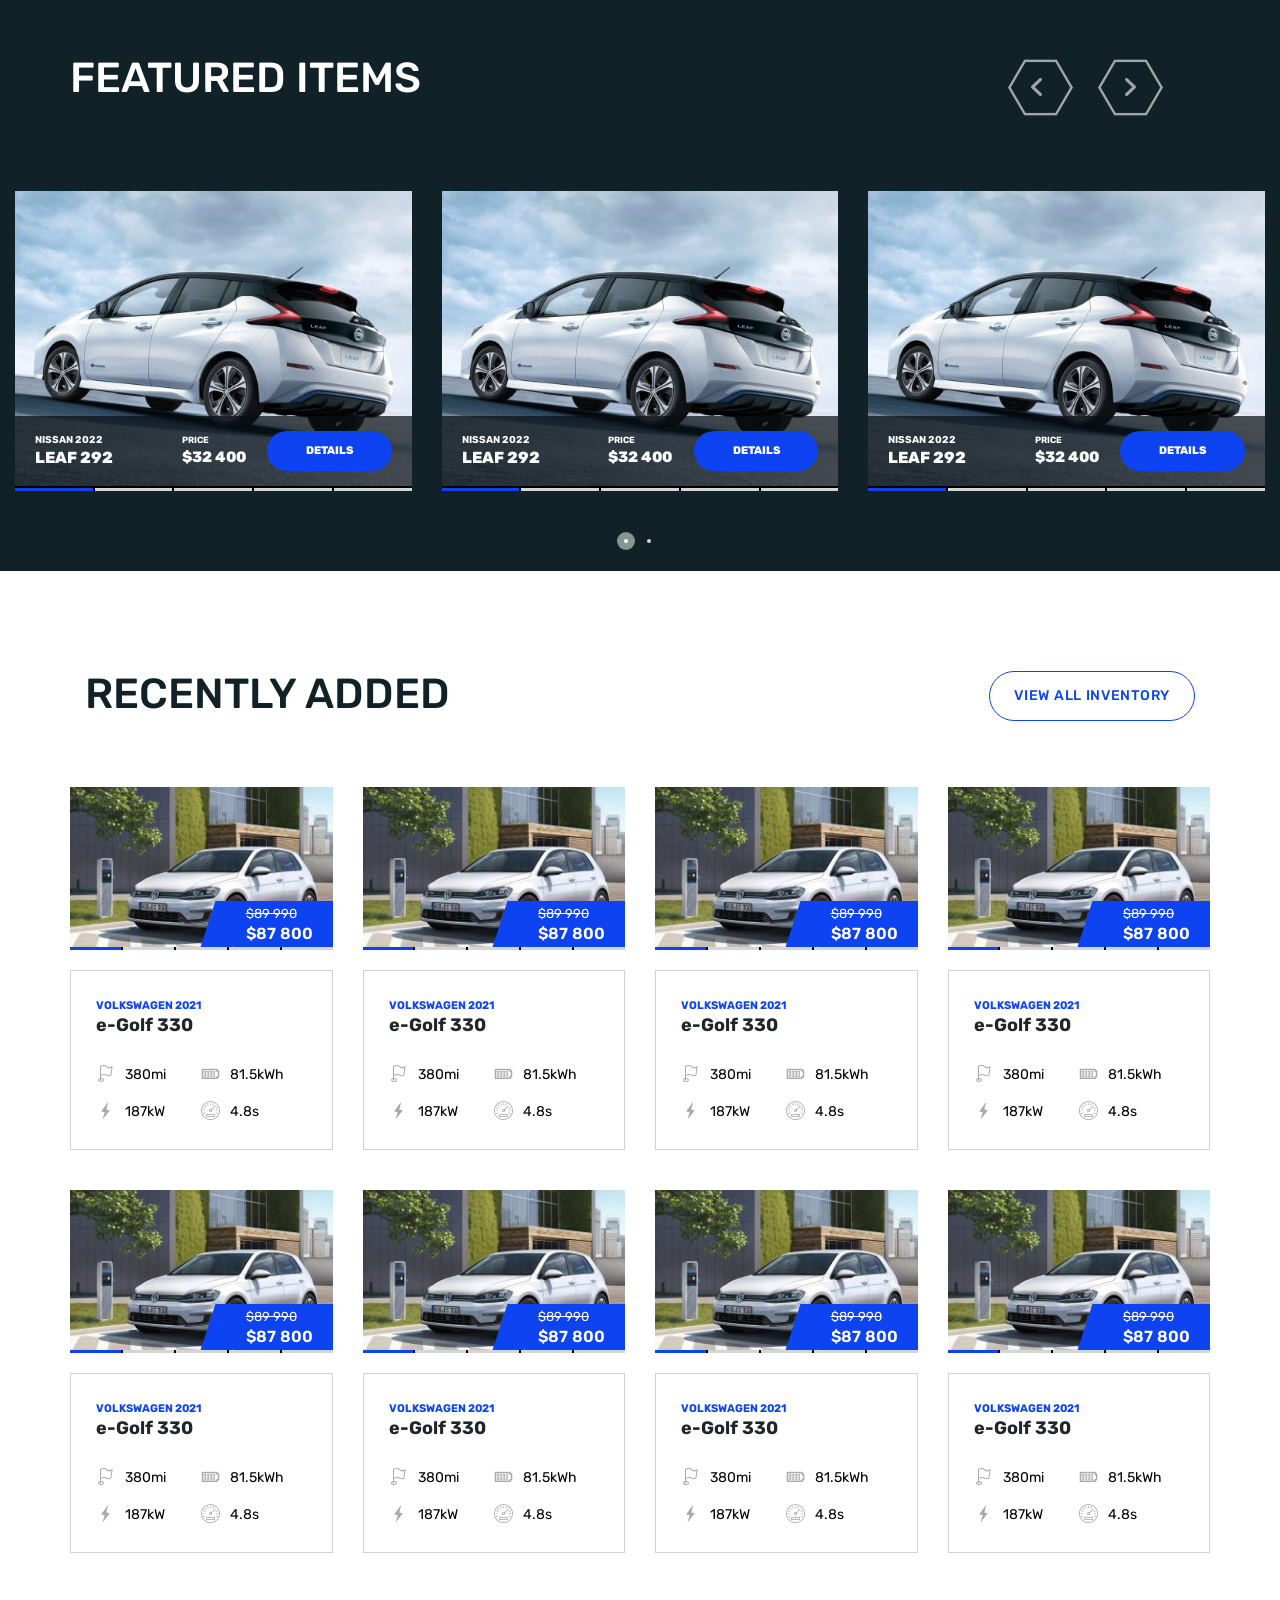
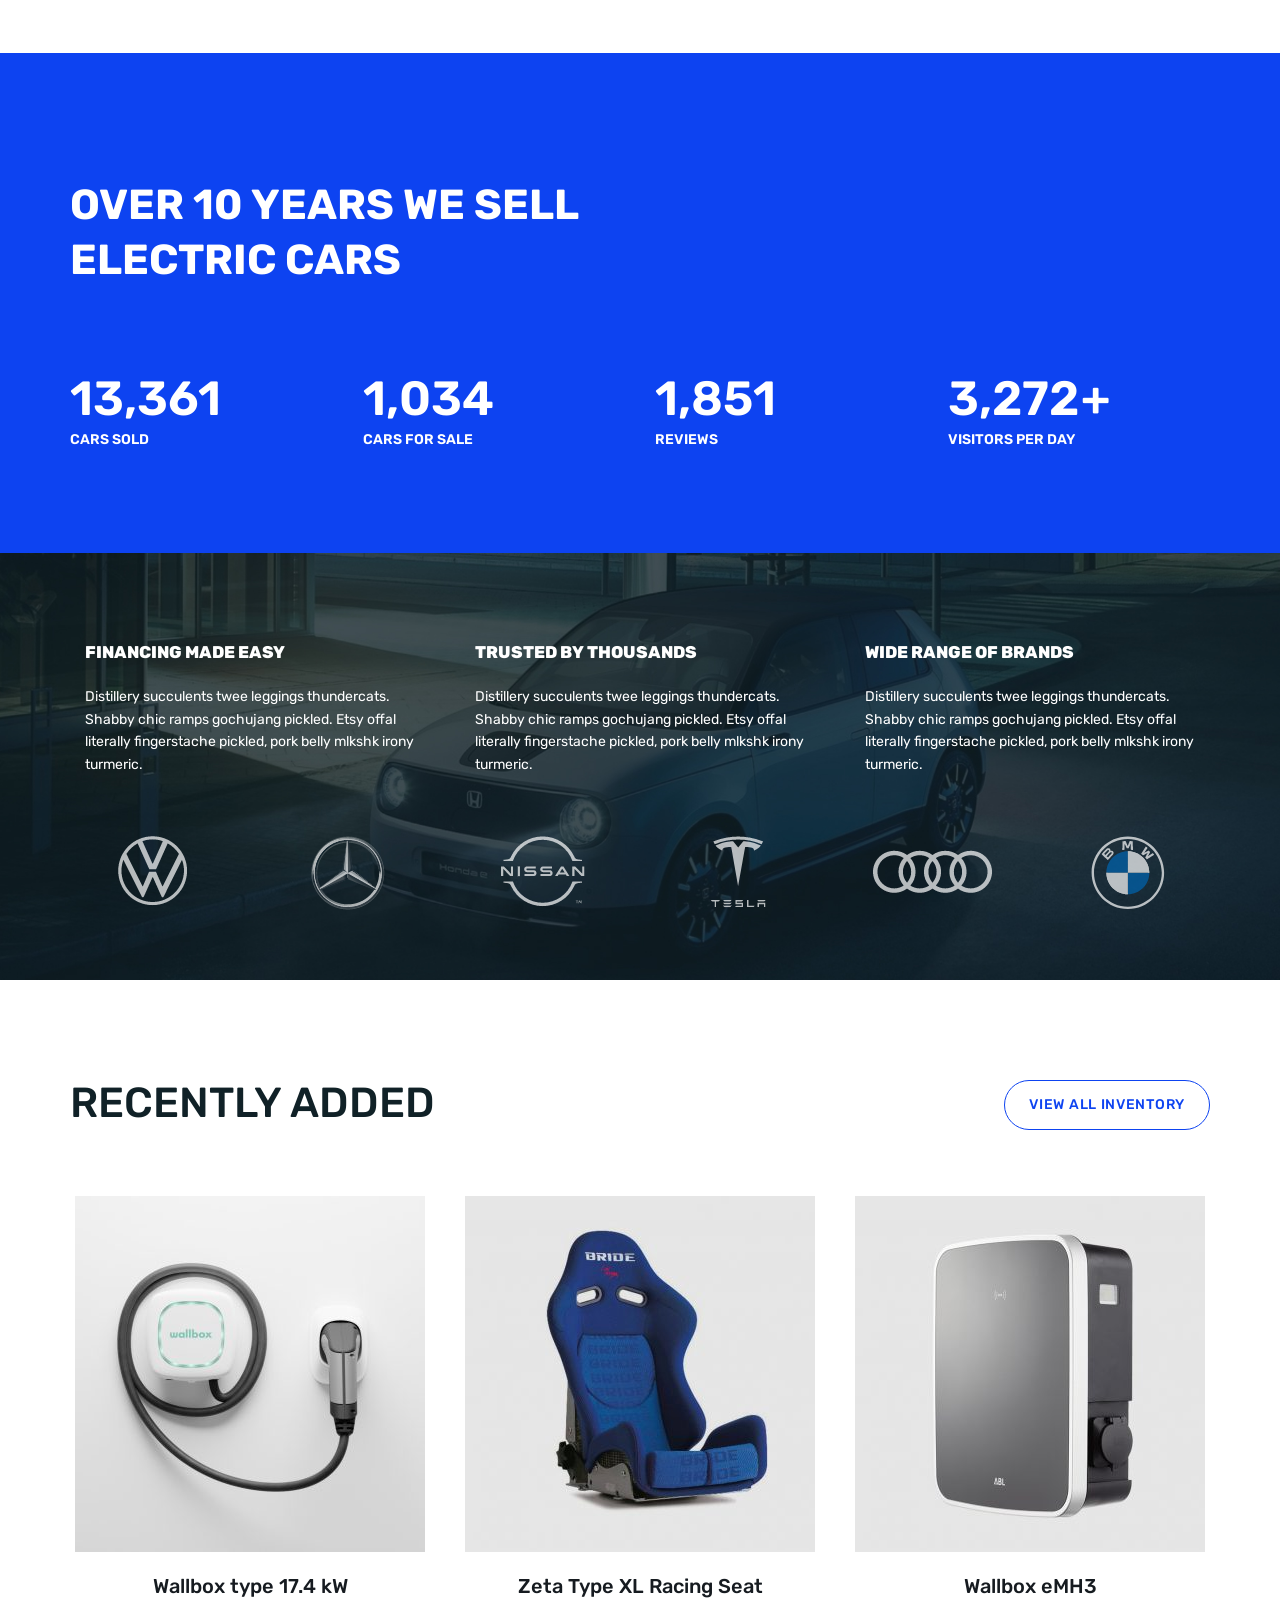
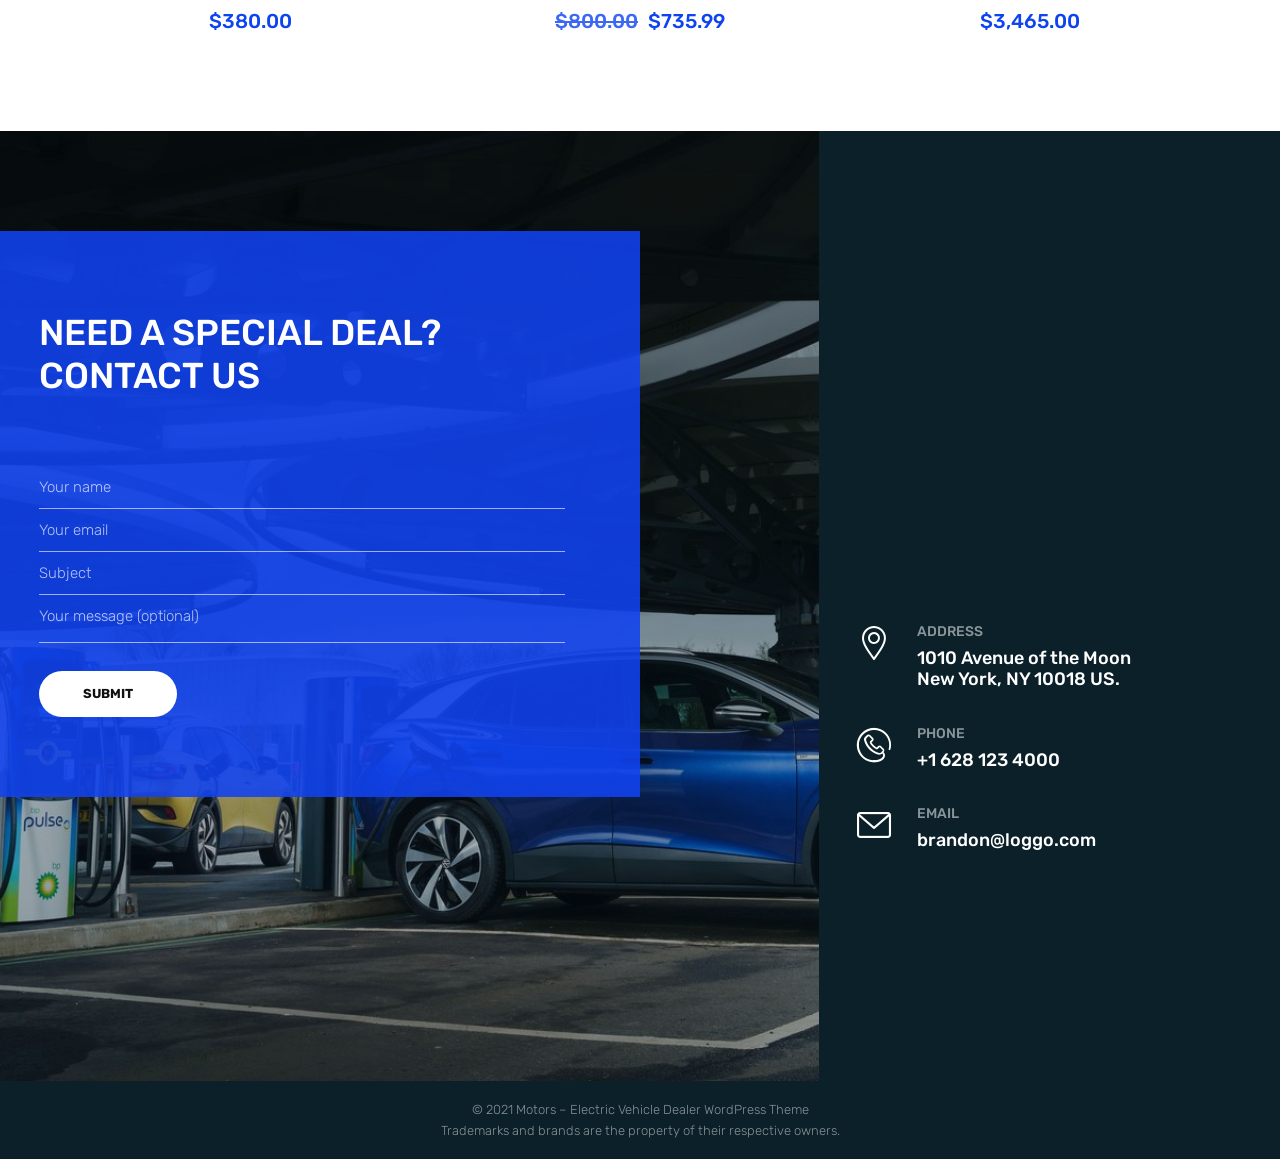
==== commit 551318b1: "update icon update icon" ====
--- a/index.html
+++ b/index.html
@@ -688,6 +688,7 @@
                                         <strong>$87 800</strong>
                                     </div>  
                                 </div> 
+                                <span class="icon-card_img"><i class="icon-speed-12"></i></span> 
                             </div> 
                             <!-- 5 IMAGE BARS -->
                             <div class="car-card__bars"> 
@@ -766,6 +767,7 @@
                                         <strong>$87 800</strong>
                                     </div>  
                                 </div> 
+                                <span class="icon-card_img"><i class="icon-speed-12"></i></span> 
                             </div> 
                             <!-- 5 IMAGE BARS -->
                             <div class="car-card__bars"> 
@@ -844,6 +846,7 @@
                                         <strong>$87 800</strong>
                                     </div>  
                                 </div> 
+                                <span class="icon-card_img"><i class="icon-speed-12"></i></span> 
                             </div> 
                             <!-- 5 IMAGE BARS -->
                             <div class="car-card__bars"> 
@@ -922,6 +925,7 @@
                                         <strong>$87 800</strong>
                                     </div>  
                                 </div> 
+                                <span class="icon-card_img"><i class="icon-speed-12"></i></span> 
                             </div> 
                             <!-- 5 IMAGE BARS -->
                             <div class="car-card__bars"> 
@@ -999,7 +1003,8 @@
                                         <span>$89 990</span>
                                         <strong>$87 800</strong>
                                     </div>  
-                                </div> 
+                                </div>
+                                <span class="icon-card_img"><i class="icon-speed-12"></i></span>  
                             </div> 
                             <!-- 5 IMAGE BARS -->
                             <div class="car-card__bars"> 
@@ -1078,6 +1083,7 @@
                                         <strong>$87 800</strong>
                                     </div>  
                                 </div> 
+                                <span class="icon-card_img"><i class="icon-speed-12"></i></span> 
                             </div> 
                             <!-- 5 IMAGE BARS -->
                             <div class="car-card__bars"> 
@@ -1155,7 +1161,8 @@
                                         <span>$89 990</span>
                                         <strong>$87 800</strong>
                                     </div>  
-                                </div> 
+                                </div>
+                                <span class="icon-card_img"><i class="icon-speed-12"></i></span>  
                             </div> 
                             <!-- 5 IMAGE BARS -->
                             <div class="car-card__bars"> 
@@ -1234,6 +1241,7 @@
                                         <strong>$87 800</strong>
                                     </div>  
                                 </div> 
+                                <span class="icon-card_img"><i class="icon-speed-12"></i></span> 
                             </div> 
                             <!-- 5 IMAGE BARS -->
                             <div class="car-card__bars"> 
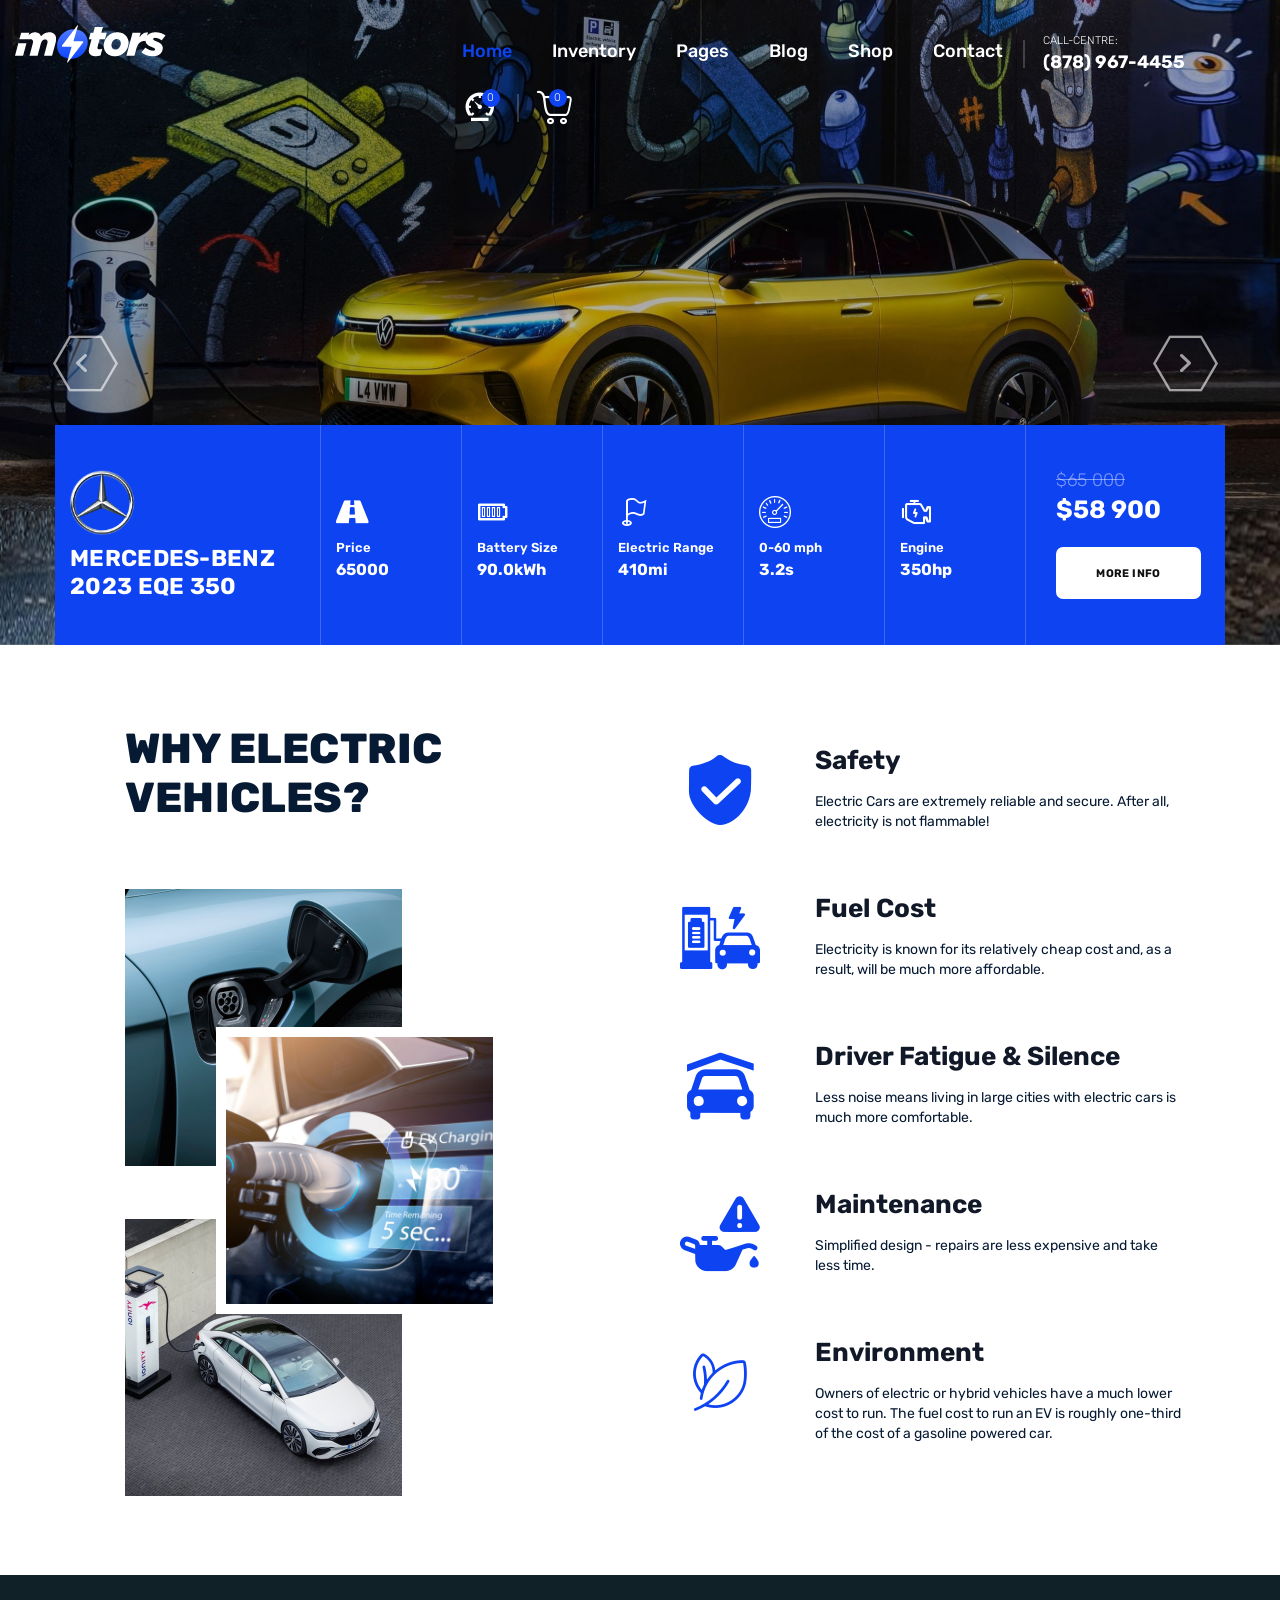
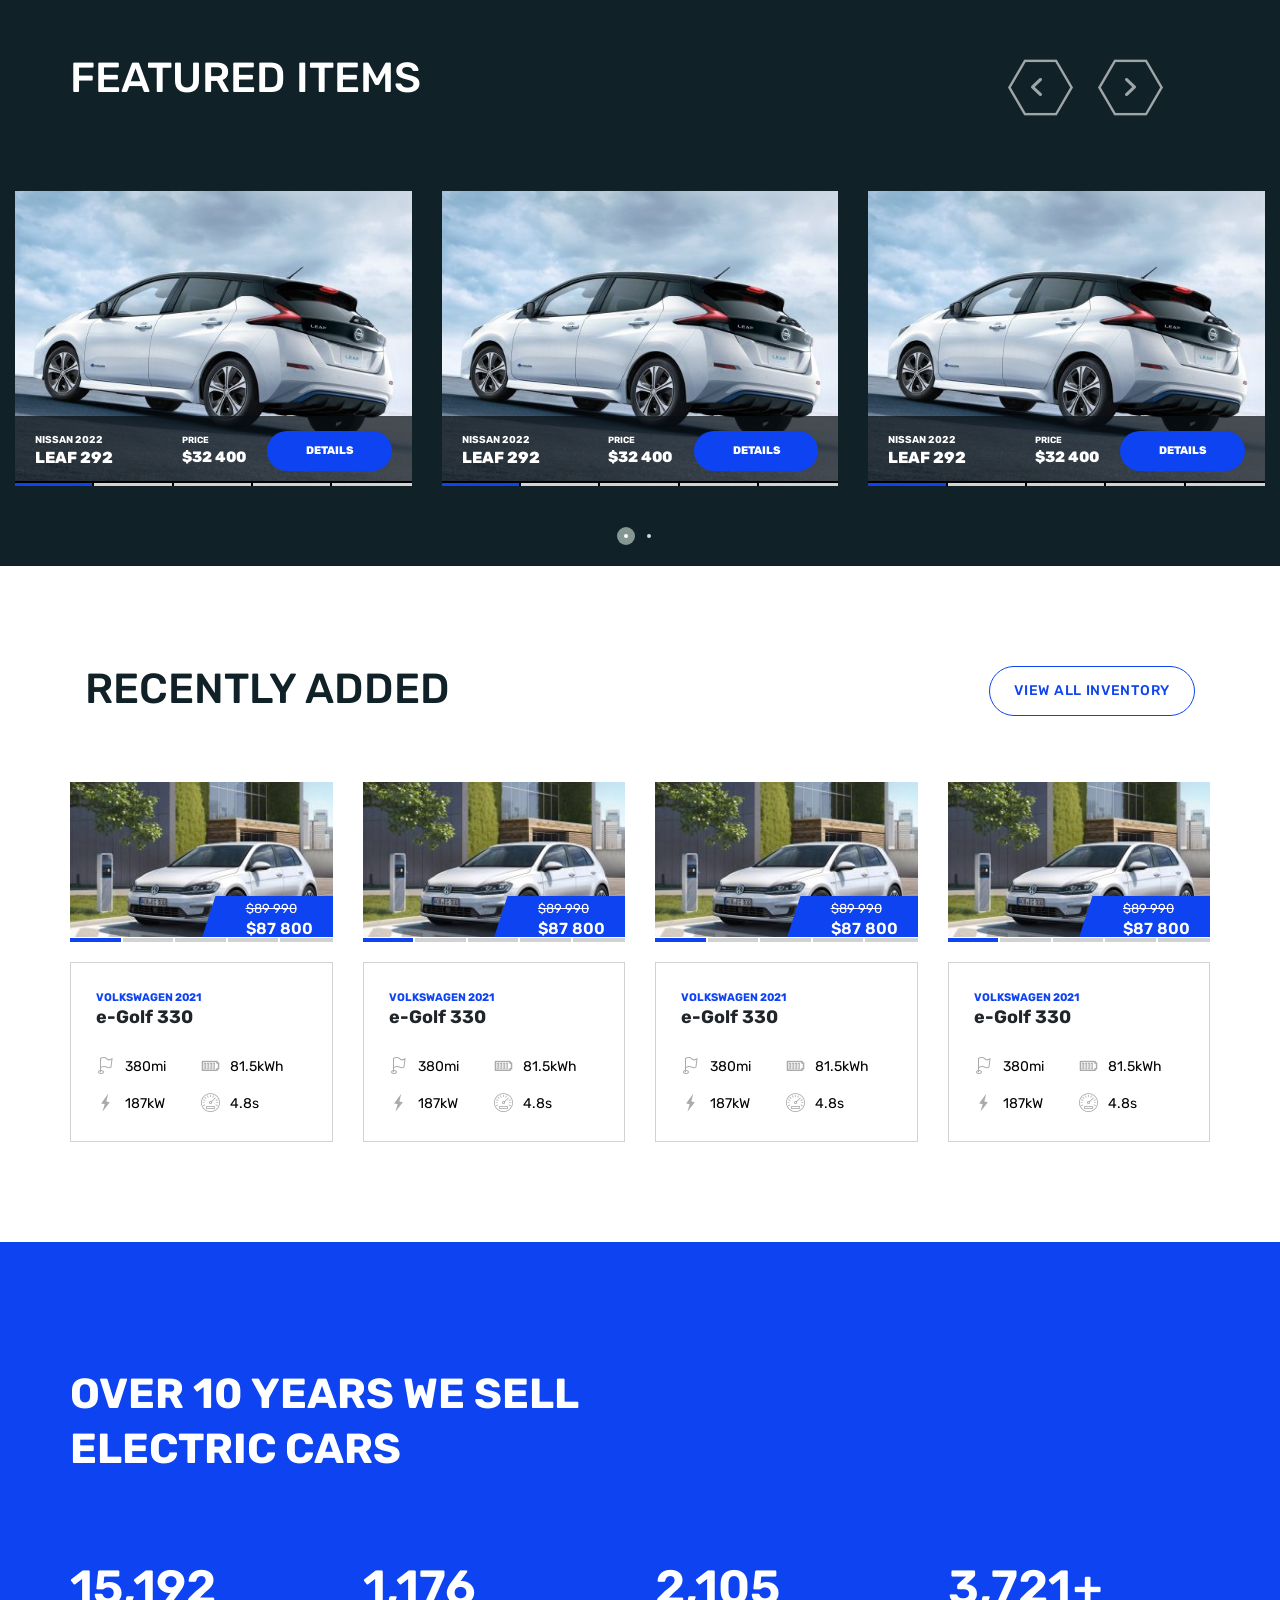
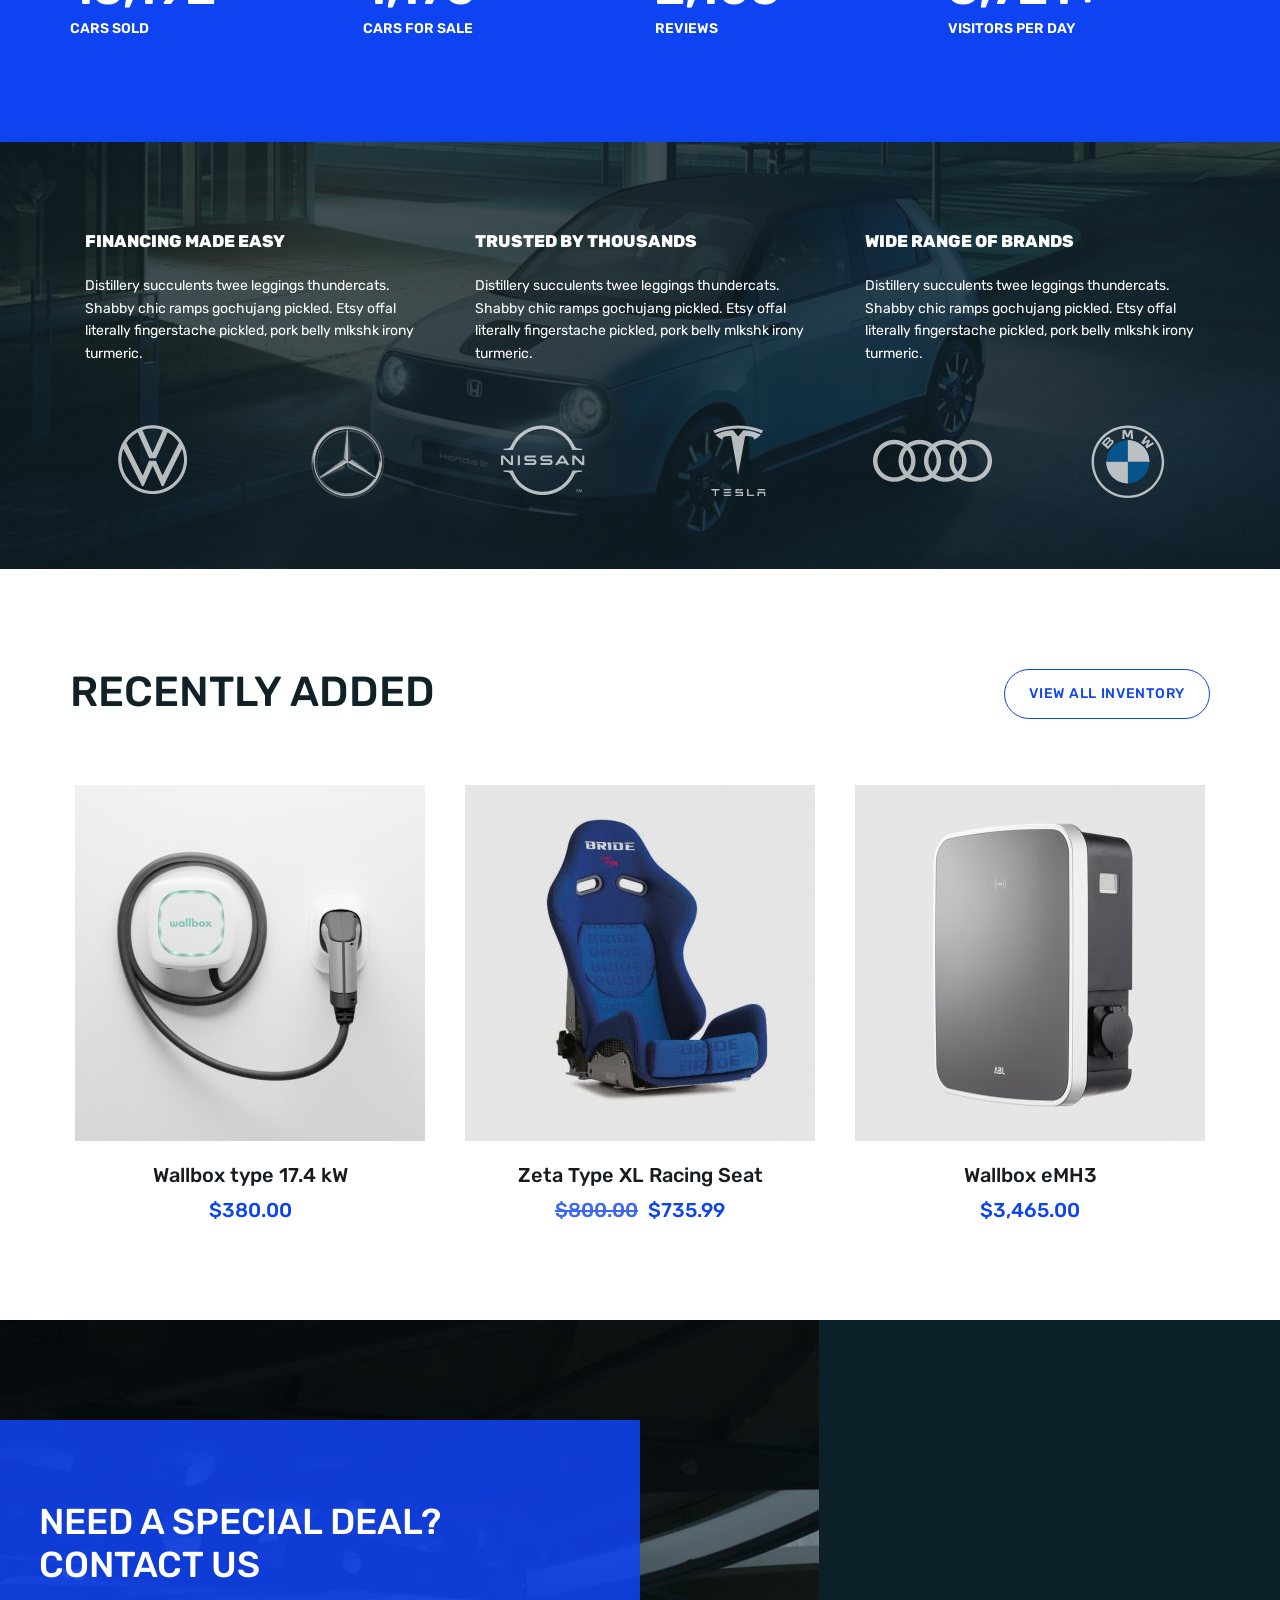
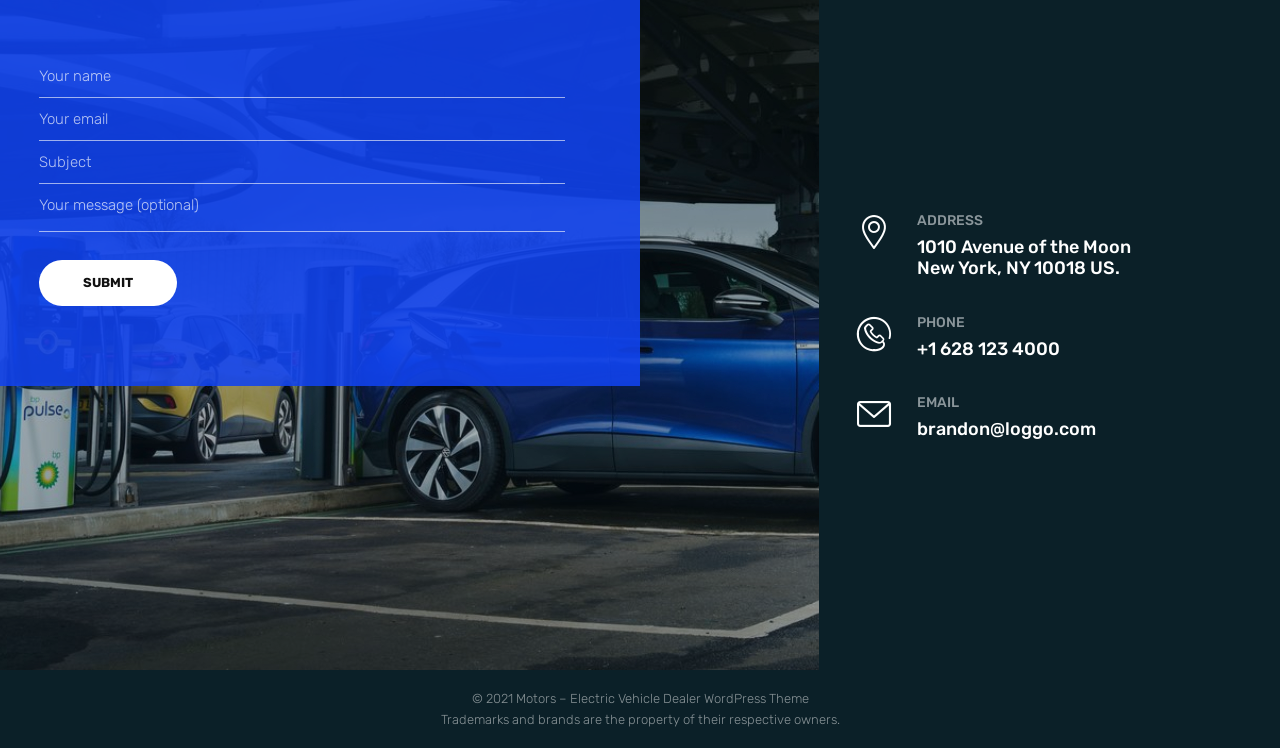
==== commit 7d005c27: "update product home update product home" ====
--- a/index.html
+++ b/index.html
@@ -358,27 +358,27 @@
                             <span
                                 class="car-card__bar active"
                                 data-image="img/car-01.jpg"
-                            ></span>
+                            ><span class="icon_bar"></span></span>
 
                             <span
                                 class="car-card__bar"
                                 data-image="img/car-02.jpg"
-                            ></span>
+                            ><span class="icon_bar"></span></span>
 
                             <span
                                 class="car-card__bar"
                                 data-image="img/car-03.jpg"
-                            ></span>
+                            ><span class="icon_bar"></span></span>
 
                             <span
                                 class="car-card__bar"
                                 data-image="img/car-04.jpg"
-                            ></span>
+                            ><span class="icon_bar"></span></span>
 
                             <span
                                 class="car-card__bar"
                                 data-image="img/car-05.jpg"
-                            ></span>
+                            ><span class="icon_bar"></span></span>
 
                         </div> 
                     </div>
@@ -412,31 +412,31 @@
                             <span
                                 class="car-card__bar active"
                                 data-image="img/car-01.jpg"
-                            ></span>
+                            ><span class="icon_bar"></span></span>
 
                             <span
                                 class="car-card__bar"
                                 data-image="img/car-02.jpg"
-                            ></span>
+                            ><span class="icon_bar"></span></span>
 
                             <span
                                 class="car-card__bar"
                                 data-image="img/car-03.jpg"
-                            ></span>
+                            ><span class="icon_bar"></span></span>
 
                             <span
                                 class="car-card__bar"
                                 data-image="img/car-04.jpg"
-                            ></span>
+                            ><span class="icon_bar"></span></span>
 
                             <span
                                 class="car-card__bar"
                                 data-image="img/car-05.jpg"
-                            ></span>
-
-                        </div> 
-                    </div>
-                </div>
+                            ><span class="icon_bar"></span></span>
+
+                        </div> 
+                    </div>
+                </div> 
                 <div class="item">
                     <div class="car-card"> 
                         <!-- IMAGE -->
@@ -466,27 +466,27 @@
                             <span
                                 class="car-card__bar active"
                                 data-image="img/car-01.jpg"
-                            ></span>
+                            ><span class="icon_bar"></span></span>
 
                             <span
                                 class="car-card__bar"
                                 data-image="img/car-02.jpg"
-                            ></span>
+                            ><span class="icon_bar"></span></span>
 
                             <span
                                 class="car-card__bar"
                                 data-image="img/car-03.jpg"
-                            ></span>
+                            ><span class="icon_bar"></span></span>
 
                             <span
                                 class="car-card__bar"
                                 data-image="img/car-04.jpg"
-                            ></span>
+                            ><span class="icon_bar"></span></span>
 
                             <span
                                 class="car-card__bar"
                                 data-image="img/car-05.jpg"
-                            ></span>
+                            ><span class="icon_bar"></span></span>
 
                         </div> 
                     </div>
@@ -520,31 +520,31 @@
                             <span
                                 class="car-card__bar active"
                                 data-image="img/car-01.jpg"
-                            ></span>
+                            ><span class="icon_bar"></span></span>
 
                             <span
                                 class="car-card__bar"
                                 data-image="img/car-02.jpg"
-                            ></span>
+                            ><span class="icon_bar"></span></span>
 
                             <span
                                 class="car-card__bar"
                                 data-image="img/car-03.jpg"
-                            ></span>
+                            ><span class="icon_bar"></span></span>
 
                             <span
                                 class="car-card__bar"
                                 data-image="img/car-04.jpg"
-                            ></span>
+                            ><span class="icon_bar"></span></span>
 
                             <span
                                 class="car-card__bar"
                                 data-image="img/car-05.jpg"
-                            ></span>
-
-                        </div> 
-                    </div>
-                </div>
+                            ><span class="icon_bar"></span></span>
+
+                        </div> 
+                    </div>
+                </div> 
                 <div class="item">
                     <div class="car-card"> 
                         <!-- IMAGE -->
@@ -574,27 +574,27 @@
                             <span
                                 class="car-card__bar active"
                                 data-image="img/car-01.jpg"
-                            ></span>
+                            ><span class="icon_bar"></span></span>
 
                             <span
                                 class="car-card__bar"
                                 data-image="img/car-02.jpg"
-                            ></span>
+                            ><span class="icon_bar"></span></span>
 
                             <span
                                 class="car-card__bar"
                                 data-image="img/car-03.jpg"
-                            ></span>
+                            ><span class="icon_bar"></span></span>
 
                             <span
                                 class="car-card__bar"
                                 data-image="img/car-04.jpg"
-                            ></span>
+                            ><span class="icon_bar"></span></span>
 
                             <span
                                 class="car-card__bar"
                                 data-image="img/car-05.jpg"
-                            ></span>
+                            ><span class="icon_bar"></span></span>
 
                         </div> 
                     </div>
@@ -628,31 +628,31 @@
                             <span
                                 class="car-card__bar active"
                                 data-image="img/car-01.jpg"
-                            ></span>
+                            ><span class="icon_bar"></span></span>
 
                             <span
                                 class="car-card__bar"
                                 data-image="img/car-02.jpg"
-                            ></span>
+                            ><span class="icon_bar"></span></span>
 
                             <span
                                 class="car-card__bar"
                                 data-image="img/car-03.jpg"
-                            ></span>
+                            ><span class="icon_bar"></span></span>
 
                             <span
                                 class="car-card__bar"
                                 data-image="img/car-04.jpg"
-                            ></span>
+                            ><span class="icon_bar"></span></span>
 
                             <span
                                 class="car-card__bar"
                                 data-image="img/car-05.jpg"
-                            ></span>
-
-                        </div> 
-                    </div>
-                </div>
+                            ><span class="icon_bar"></span></span>
+
+                        </div> 
+                    </div>
+                </div> 
             </div> 
         </div>
     </section> 
@@ -695,27 +695,27 @@
                                 <span
                                     class="car-card__bar active"
                                     data-image="img/car-06.jpg"
-                                ></span>
+                                ><span class="icon_bar"></span></span>
 
                                 <span
                                     class="car-card__bar"
                                     data-image="img/car-07.jpg"
-                                ></span>
+                                ><span class="icon_bar"></span></span>
 
                                 <span
                                     class="car-card__bar"
                                     data-image="img/car-08.jpg"
-                                ></span>
+                                ><span class="icon_bar"></span></span>
 
                                 <span
                                     class="car-card__bar"
                                     data-image="img/car-09.jpg"
-                                ></span>
+                                ><span class="icon_bar"></span></span>
 
                                 <span
                                     class="car-card__bar"
                                     data-image="img/car-10.jpg"
-                                ></span>
+                                ><span class="icon_bar"></span></span>
 
                             </div> 
                         </div>
@@ -749,7 +749,7 @@
                             </div> 
                         </div>
                     </div> 
-                </div>
+                </div>  
                 <div class="col-md-3 col-sm-6">
                     <div class="recently_card">
                         <div class="car-card"> 
@@ -774,27 +774,27 @@
                                 <span
                                     class="car-card__bar active"
                                     data-image="img/car-06.jpg"
-                                ></span>
+                                ><span class="icon_bar"></span></span>
 
                                 <span
                                     class="car-card__bar"
                                     data-image="img/car-07.jpg"
-                                ></span>
+                                ><span class="icon_bar"></span></span>
 
                                 <span
                                     class="car-card__bar"
                                     data-image="img/car-08.jpg"
-                                ></span>
+                                ><span class="icon_bar"></span></span>
 
                                 <span
                                     class="car-card__bar"
                                     data-image="img/car-09.jpg"
-                                ></span>
+                                ><span class="icon_bar"></span></span>
 
                                 <span
                                     class="car-card__bar"
                                     data-image="img/car-10.jpg"
-                                ></span>
+                                ><span class="icon_bar"></span></span>
 
                             </div> 
                         </div>
@@ -853,27 +853,27 @@
                                 <span
                                     class="car-card__bar active"
                                     data-image="img/car-06.jpg"
-                                ></span>
+                                ><span class="icon_bar"></span></span>
 
                                 <span
                                     class="car-card__bar"
                                     data-image="img/car-07.jpg"
-                                ></span>
+                                ><span class="icon_bar"></span></span>
 
                                 <span
                                     class="car-card__bar"
                                     data-image="img/car-08.jpg"
-                                ></span>
+                                ><span class="icon_bar"></span></span>
 
                                 <span
                                     class="car-card__bar"
                                     data-image="img/car-09.jpg"
-                                ></span>
+                                ><span class="icon_bar"></span></span>
 
                                 <span
                                     class="car-card__bar"
                                     data-image="img/car-10.jpg"
-                                ></span>
+                                ><span class="icon_bar"></span></span>
 
                             </div> 
                         </div>
@@ -932,27 +932,27 @@
                                 <span
                                     class="car-card__bar active"
                                     data-image="img/car-06.jpg"
-                                ></span>
+                                ><span class="icon_bar"></span></span>
 
                                 <span
                                     class="car-card__bar"
                                     data-image="img/car-07.jpg"
-                                ></span>
+                                ><span class="icon_bar"></span></span>
 
                                 <span
                                     class="car-card__bar"
                                     data-image="img/car-08.jpg"
-                                ></span>
+                                ><span class="icon_bar"></span></span>
 
                                 <span
                                     class="car-card__bar"
                                     data-image="img/car-09.jpg"
-                                ></span>
+                                ><span class="icon_bar"></span></span>
 
                                 <span
                                     class="car-card__bar"
                                     data-image="img/car-10.jpg"
-                                ></span>
+                                ><span class="icon_bar"></span></span>
 
                             </div> 
                         </div>
@@ -987,322 +987,7 @@
                         </div>
                     </div> 
                 </div>
-                <div class="col-md-3 col-sm-6">
-                    <div class="recently_card">
-                        <div class="car-card"> 
-                            <!-- IMAGE -->
-                            <div class="car-card__media"> 
-                                <img
-                                    class="car-card__image"
-                                    src="img/car-06.jpg"
-                                    alt="Nissan Leaf 292"
-                                > 
-                                <!-- INFO -->
-                                <div class="car-card__info">  
-                                    <div class="car-card__price">
-                                        <span>$89 990</span>
-                                        <strong>$87 800</strong>
-                                    </div>  
-                                </div>
-                                <span class="icon-card_img"><i class="icon-speed-12"></i></span>  
-                            </div> 
-                            <!-- 5 IMAGE BARS -->
-                            <div class="car-card__bars"> 
-                                <span
-                                    class="car-card__bar active"
-                                    data-image="img/car-06.jpg"
-                                ></span>
-
-                                <span
-                                    class="car-card__bar"
-                                    data-image="img/car-07.jpg"
-                                ></span>
-
-                                <span
-                                    class="car-card__bar"
-                                    data-image="img/car-08.jpg"
-                                ></span>
-
-                                <span
-                                    class="car-card__bar"
-                                    data-image="img/car-09.jpg"
-                                ></span>
-
-                                <span
-                                    class="car-card__bar"
-                                    data-image="img/car-10.jpg"
-                                ></span>
-
-                            </div> 
-                        </div>
-                        <div class="car-spec-card"> 
-                            <div class="car-spec-card__heading">
-                                <span>VOLKSWAGEN 2021</span>
-                                <h3>e-Golf 330</h3>
-                            </div>
-
-                            <div class="car-spec-card__specs">
-
-                                <div class="car-spec-card__spec">
-                                    <i class="icon-flag-43"></i>
-                                    <span>380mi</span>
-                                </div>
-
-                                <div class="car-spec-card__spec">
-                                    <i class="icon-battery-126"></i>
-                                    <span>81.5kWh</span>
-                                </div>
-
-                                <div class="car-spec-card__spec">
-                                    <i class="icon-bolt"></i>
-                                    <span>187kW</span>
-                                </div>
-
-                                <div class="car-spec-card__spec">
-                                    <i class="icon-dashboard-speed-streamline"></i>
-                                    <span>4.8s</span>
-                                </div> 
-                            </div> 
-                        </div>
-                    </div> 
-                </div>
-                <div class="col-md-3 col-sm-6">
-                    <div class="recently_card">
-                        <div class="car-card"> 
-                            <!-- IMAGE -->
-                            <div class="car-card__media"> 
-                                <img
-                                    class="car-card__image"
-                                    src="img/car-06.jpg"
-                                    alt="Nissan Leaf 292"
-                                > 
-                                <!-- INFO -->
-                                <div class="car-card__info">  
-                                    <div class="car-card__price">
-                                        <span>$89 990</span>
-                                        <strong>$87 800</strong>
-                                    </div>  
-                                </div> 
-                                <span class="icon-card_img"><i class="icon-speed-12"></i></span> 
-                            </div> 
-                            <!-- 5 IMAGE BARS -->
-                            <div class="car-card__bars"> 
-                                <span
-                                    class="car-card__bar active"
-                                    data-image="img/car-06.jpg"
-                                ></span>
-
-                                <span
-                                    class="car-card__bar"
-                                    data-image="img/car-07.jpg"
-                                ></span>
-
-                                <span
-                                    class="car-card__bar"
-                                    data-image="img/car-08.jpg"
-                                ></span>
-
-                                <span
-                                    class="car-card__bar"
-                                    data-image="img/car-09.jpg"
-                                ></span>
-
-                                <span
-                                    class="car-card__bar"
-                                    data-image="img/car-10.jpg"
-                                ></span>
-
-                            </div> 
-                        </div>
-                        <div class="car-spec-card"> 
-                            <div class="car-spec-card__heading">
-                                <span>VOLKSWAGEN 2021</span>
-                                <h3>e-Golf 330</h3>
-                            </div>
-
-                            <div class="car-spec-card__specs">
-
-                                <div class="car-spec-card__spec">
-                                    <i class="icon-flag-43"></i>
-                                    <span>380mi</span>
-                                </div>
-
-                                <div class="car-spec-card__spec">
-                                    <i class="icon-battery-126"></i>
-                                    <span>81.5kWh</span>
-                                </div>
-
-                                <div class="car-spec-card__spec">
-                                    <i class="icon-bolt"></i>
-                                    <span>187kW</span>
-                                </div>
-
-                                <div class="car-spec-card__spec">
-                                    <i class="icon-dashboard-speed-streamline"></i>
-                                    <span>4.8s</span>
-                                </div> 
-                            </div> 
-                        </div>
-                    </div> 
-                </div>
-                <div class="col-md-3 col-sm-6">
-                    <div class="recently_card">
-                        <div class="car-card"> 
-                            <!-- IMAGE -->
-                            <div class="car-card__media"> 
-                                <img
-                                    class="car-card__image"
-                                    src="img/car-06.jpg"
-                                    alt="Nissan Leaf 292"
-                                > 
-                                <!-- INFO -->
-                                <div class="car-card__info">  
-                                    <div class="car-card__price">
-                                        <span>$89 990</span>
-                                        <strong>$87 800</strong>
-                                    </div>  
-                                </div>
-                                <span class="icon-card_img"><i class="icon-speed-12"></i></span>  
-                            </div> 
-                            <!-- 5 IMAGE BARS -->
-                            <div class="car-card__bars"> 
-                                <span
-                                    class="car-card__bar active"
-                                    data-image="img/car-06.jpg"
-                                ></span>
-
-                                <span
-                                    class="car-card__bar"
-                                    data-image="img/car-07.jpg"
-                                ></span>
-
-                                <span
-                                    class="car-card__bar"
-                                    data-image="img/car-08.jpg"
-                                ></span>
-
-                                <span
-                                    class="car-card__bar"
-                                    data-image="img/car-09.jpg"
-                                ></span>
-
-                                <span
-                                    class="car-card__bar"
-                                    data-image="img/car-10.jpg"
-                                ></span>
-
-                            </div> 
-                        </div>
-                        <div class="car-spec-card"> 
-                            <div class="car-spec-card__heading">
-                                <span>VOLKSWAGEN 2021</span>
-                                <h3>e-Golf 330</h3>
-                            </div>
-
-                            <div class="car-spec-card__specs">
-
-                                <div class="car-spec-card__spec">
-                                    <i class="icon-flag-43"></i>
-                                    <span>380mi</span>
-                                </div>
-
-                                <div class="car-spec-card__spec">
-                                    <i class="icon-battery-126"></i>
-                                    <span>81.5kWh</span>
-                                </div>
-
-                                <div class="car-spec-card__spec">
-                                    <i class="icon-bolt"></i>
-                                    <span>187kW</span>
-                                </div>
-
-                                <div class="car-spec-card__spec">
-                                    <i class="icon-dashboard-speed-streamline"></i>
-                                    <span>4.8s</span>
-                                </div> 
-                            </div> 
-                        </div>
-                    </div> 
-                </div>
-                <div class="col-md-3 col-sm-6">
-                    <div class="recently_card">
-                        <div class="car-card"> 
-                            <!-- IMAGE -->
-                            <div class="car-card__media"> 
-                                <img
-                                    class="car-card__image"
-                                    src="img/car-06.jpg"
-                                    alt="Nissan Leaf 292"
-                                > 
-                                <!-- INFO -->
-                                <div class="car-card__info">  
-                                    <div class="car-card__price">
-                                        <span>$89 990</span>
-                                        <strong>$87 800</strong>
-                                    </div>  
-                                </div> 
-                                <span class="icon-card_img"><i class="icon-speed-12"></i></span> 
-                            </div> 
-                            <!-- 5 IMAGE BARS -->
-                            <div class="car-card__bars"> 
-                                <span
-                                    class="car-card__bar active"
-                                    data-image="img/car-06.jpg"
-                                ></span>
-
-                                <span
-                                    class="car-card__bar"
-                                    data-image="img/car-07.jpg"
-                                ></span>
-
-                                <span
-                                    class="car-card__bar"
-                                    data-image="img/car-08.jpg"
-                                ></span>
-
-                                <span
-                                    class="car-card__bar"
-                                    data-image="img/car-09.jpg"
-                                ></span>
-
-                                <span
-                                    class="car-card__bar"
-                                    data-image="img/car-10.jpg"
-                                ></span>
-
-                            </div> 
-                        </div>
-                        <div class="car-spec-card"> 
-                            <div class="car-spec-card__heading">
-                                <span>VOLKSWAGEN 2021</span>
-                                <h3>e-Golf 330</h3>
-                            </div>
-
-                            <div class="car-spec-card__specs">
-
-                                <div class="car-spec-card__spec">
-                                    <i class="icon-flag-43"></i>
-                                    <span>380mi</span>
-                                </div>
-
-                                <div class="car-spec-card__spec">
-                                    <i class="icon-battery-126"></i>
-                                    <span>81.5kWh</span>
-                                </div>
-
-                                <div class="car-spec-card__spec">
-                                    <i class="icon-bolt"></i>
-                                    <span>187kW</span>
-                                </div>
-
-                                <div class="car-spec-card__spec">
-                                    <i class="icon-dashboard-speed-streamline"></i>
-                                    <span>4.8s</span>
-                                </div> 
-                            </div> 
-                        </div>
-                    </div> 
-                </div>
+
             </div>
         </div>
     </section> 
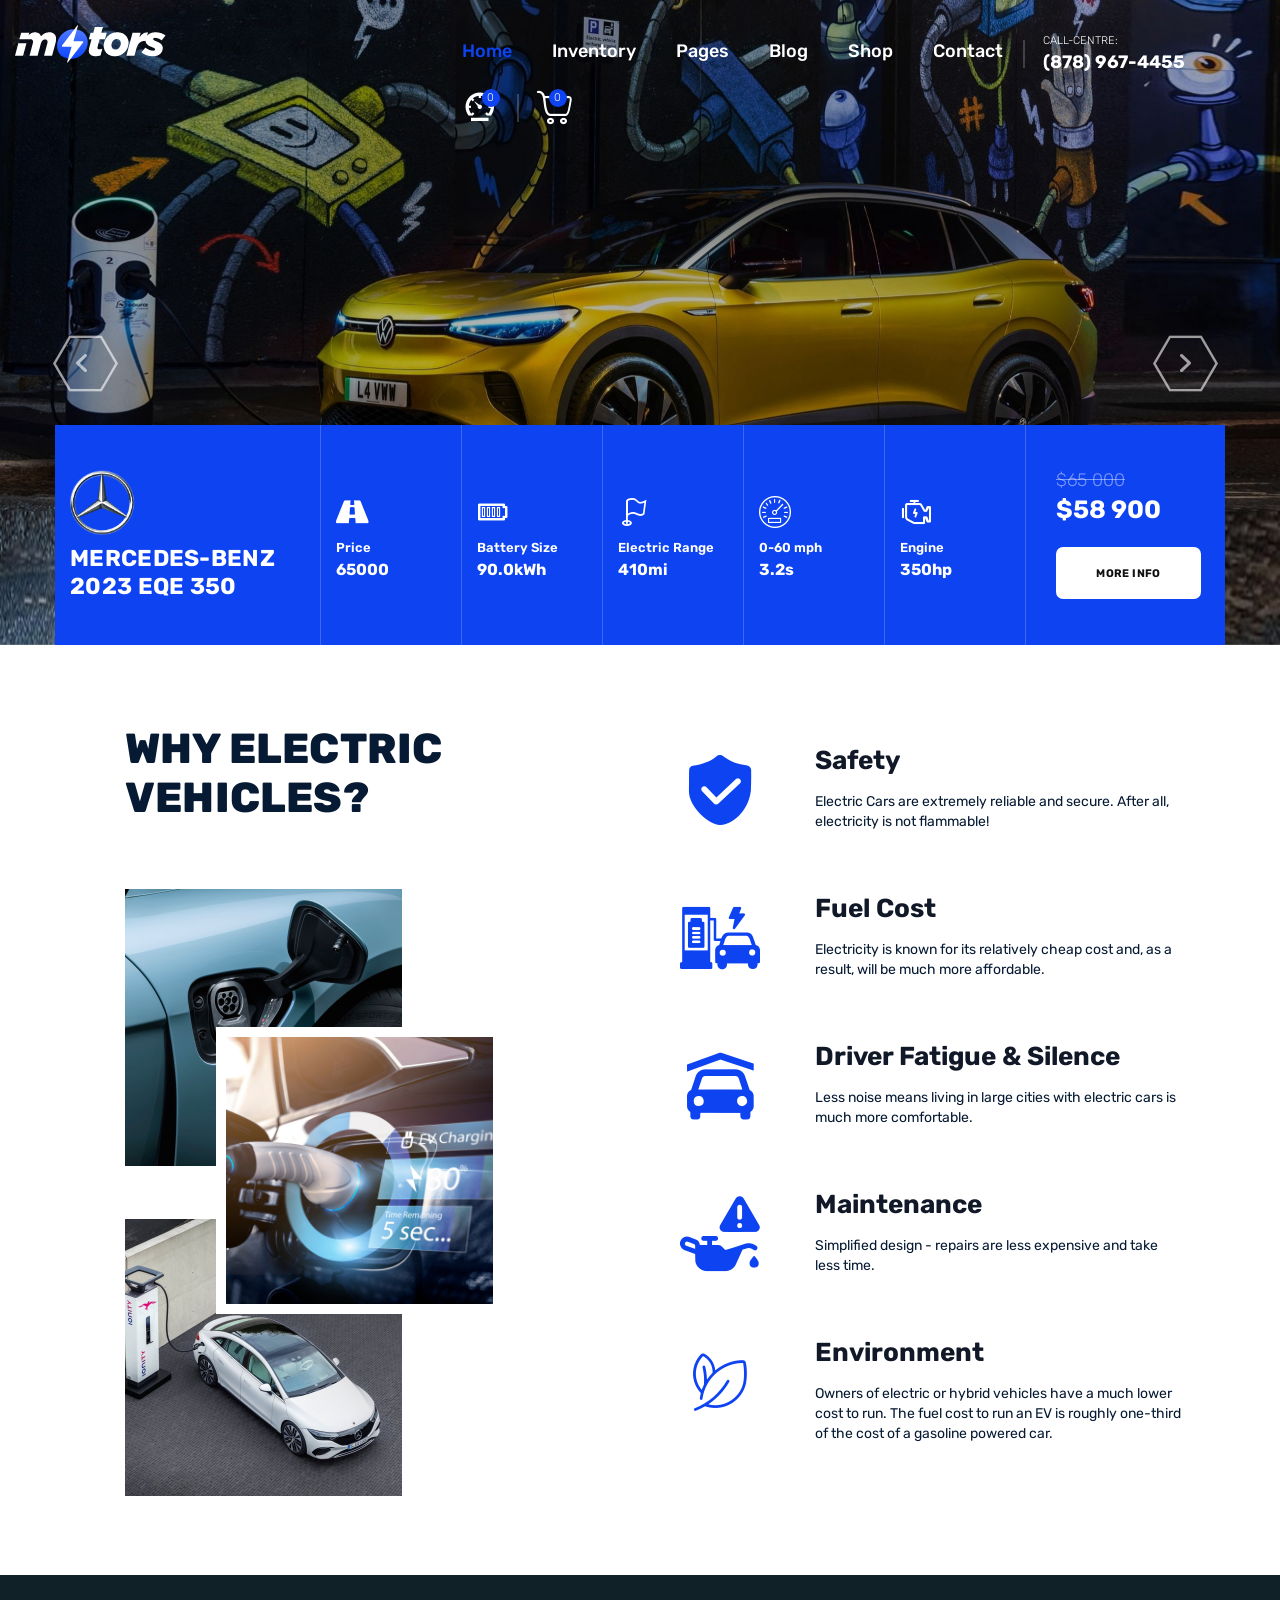
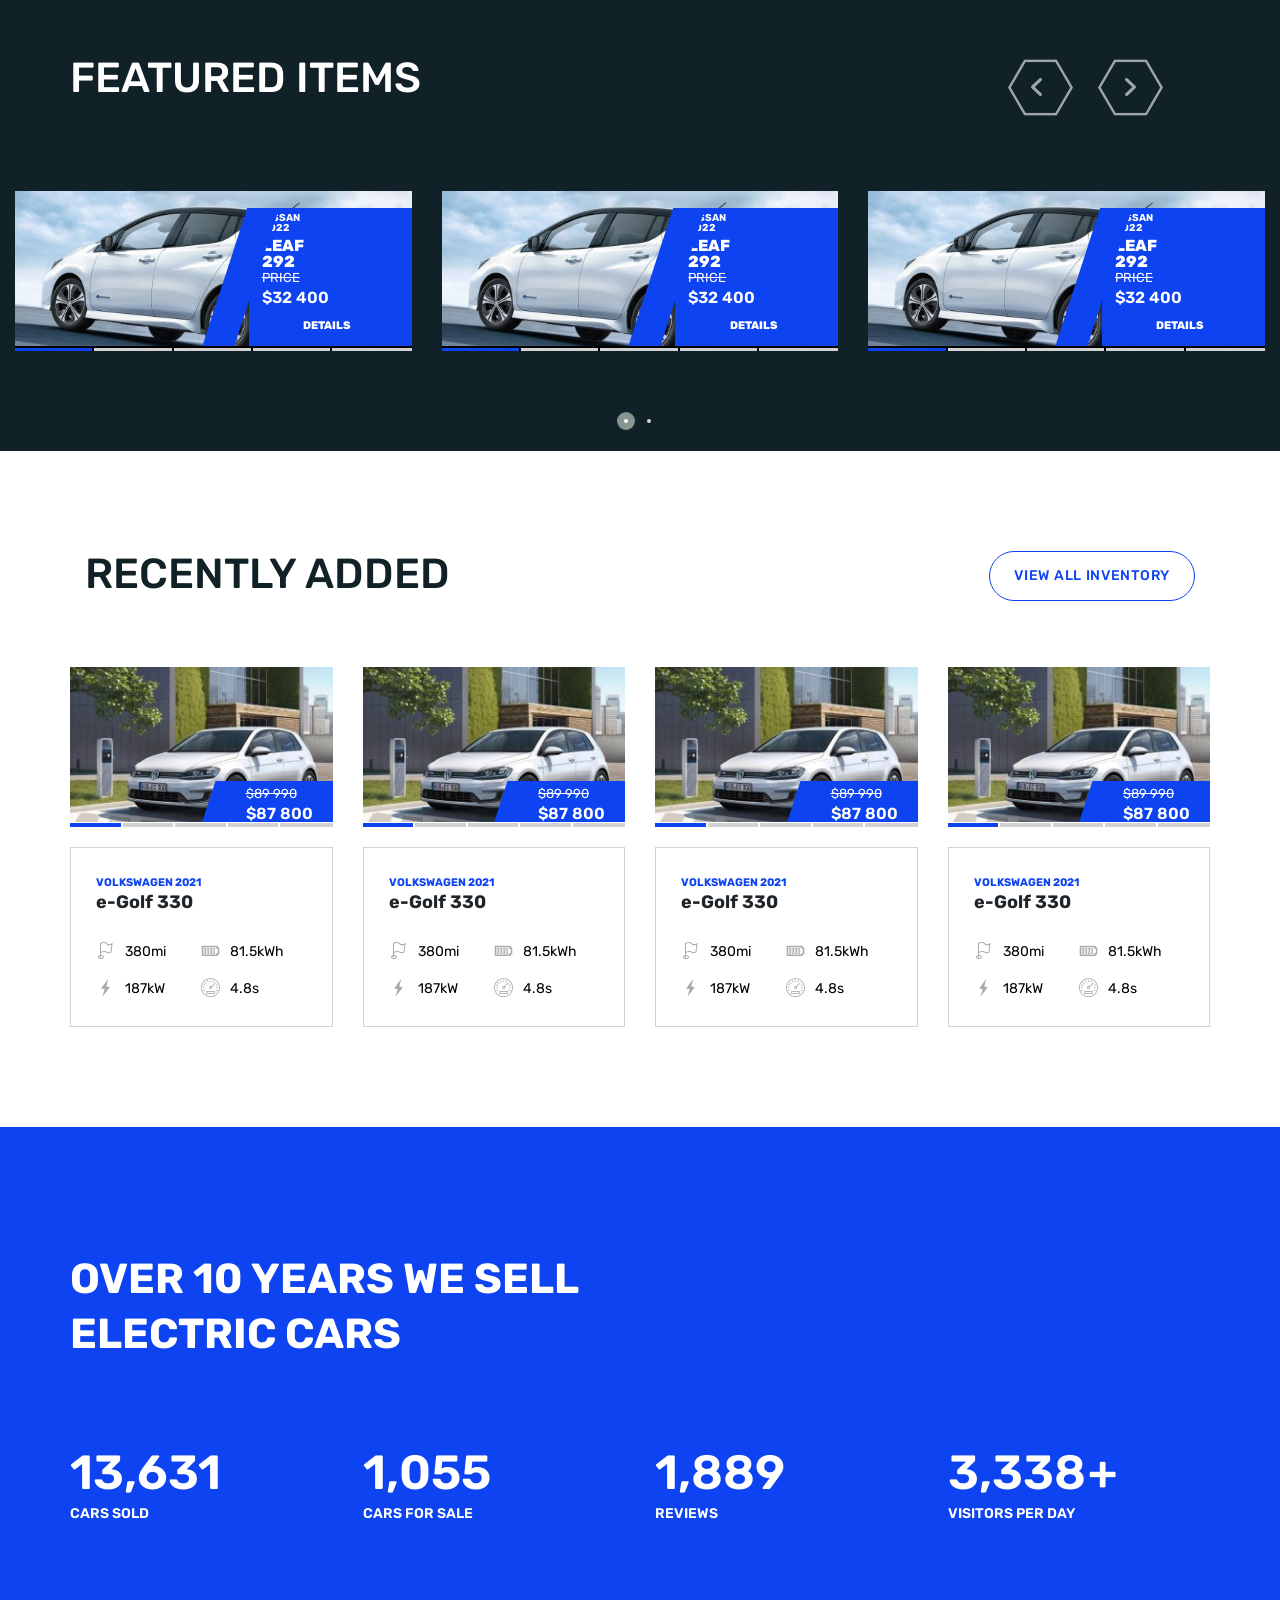
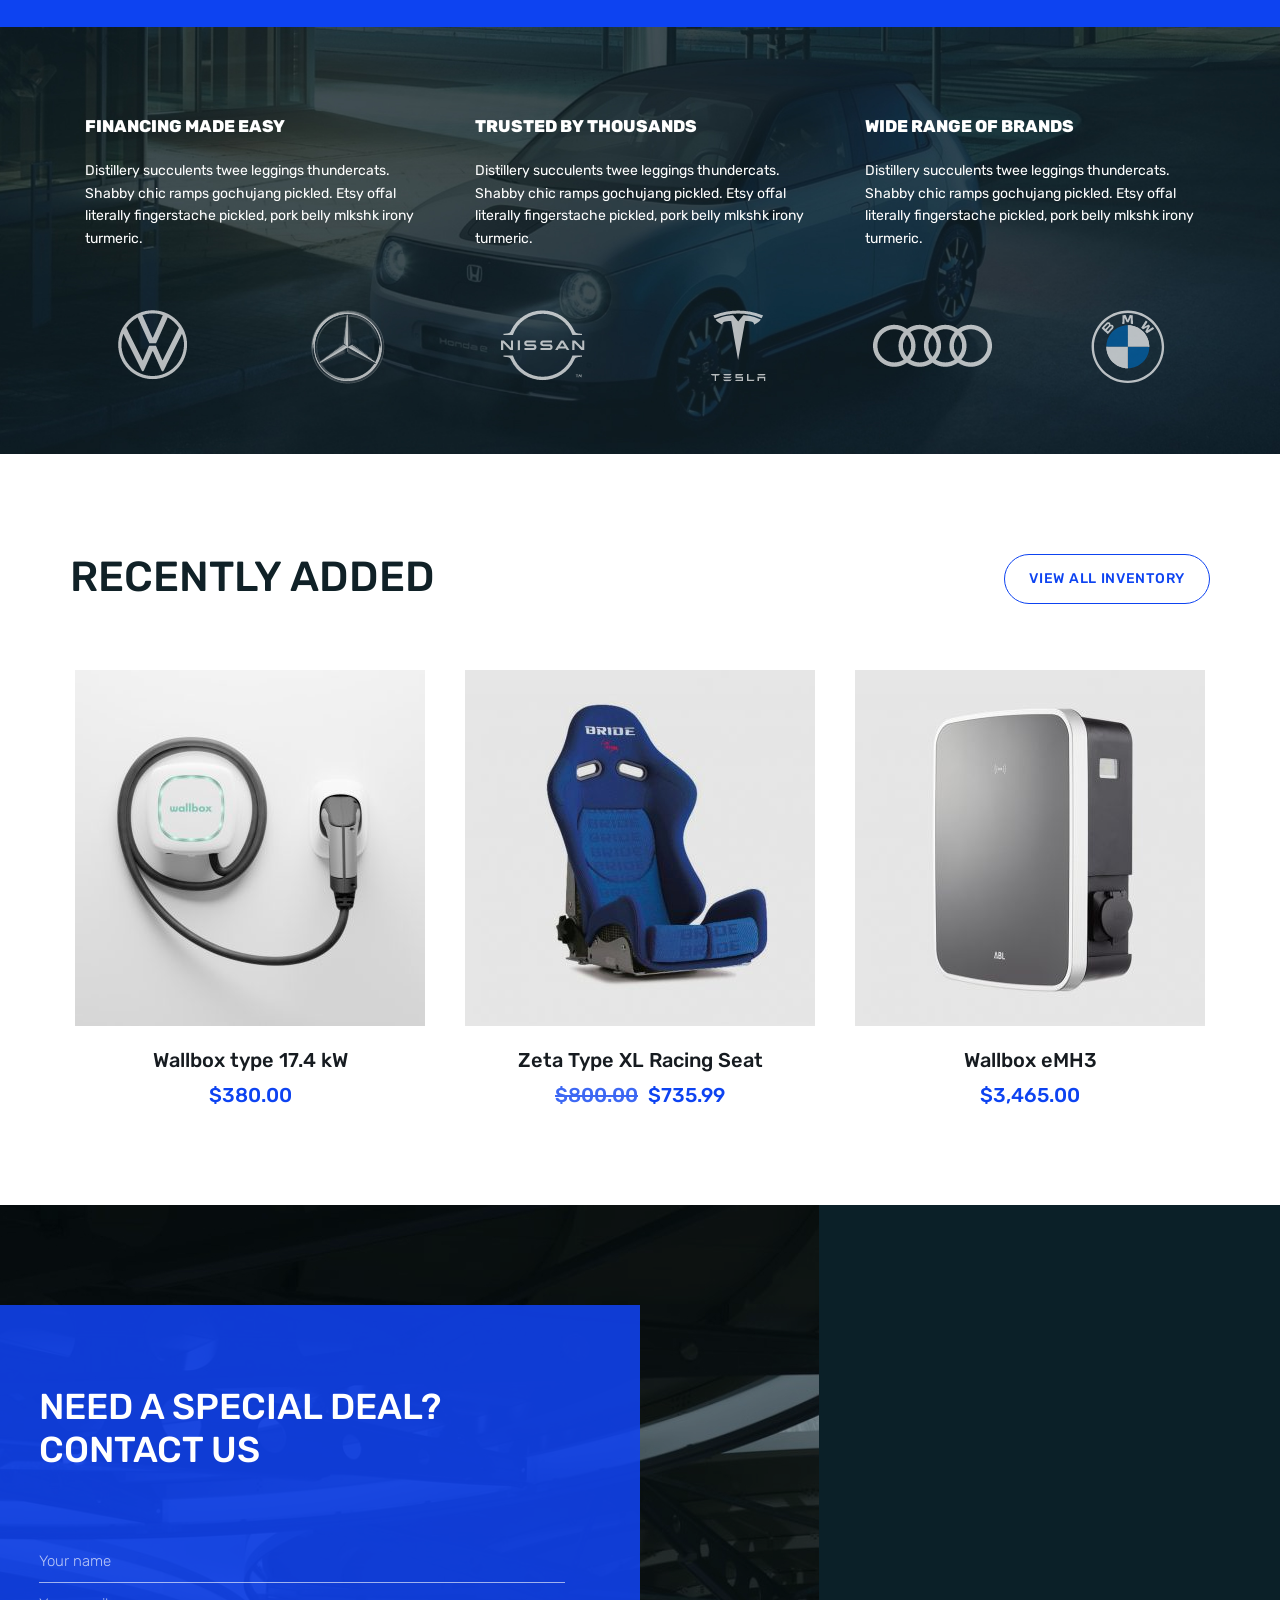
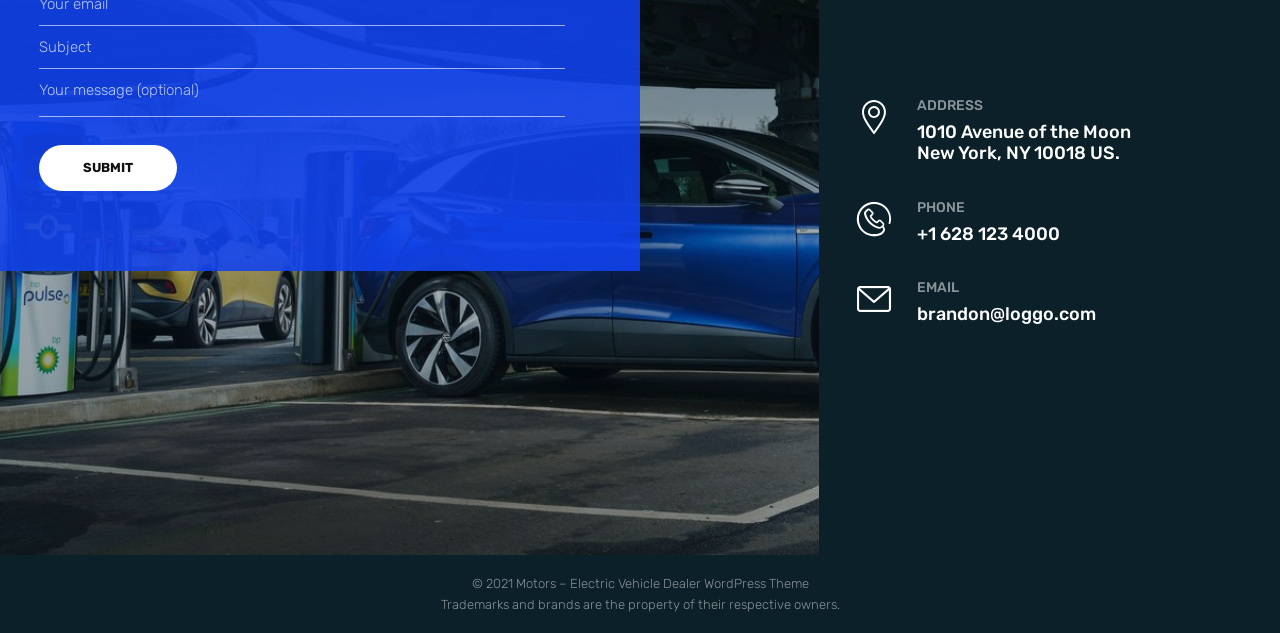
==== commit b477ccd5: "update product and product list update product and product list" ====
--- a/index.html
+++ b/index.html
@@ -986,8 +986,7 @@
                             </div> 
                         </div>
                     </div> 
-                </div>
-
+                </div> 
             </div>
         </div>
     </section> 
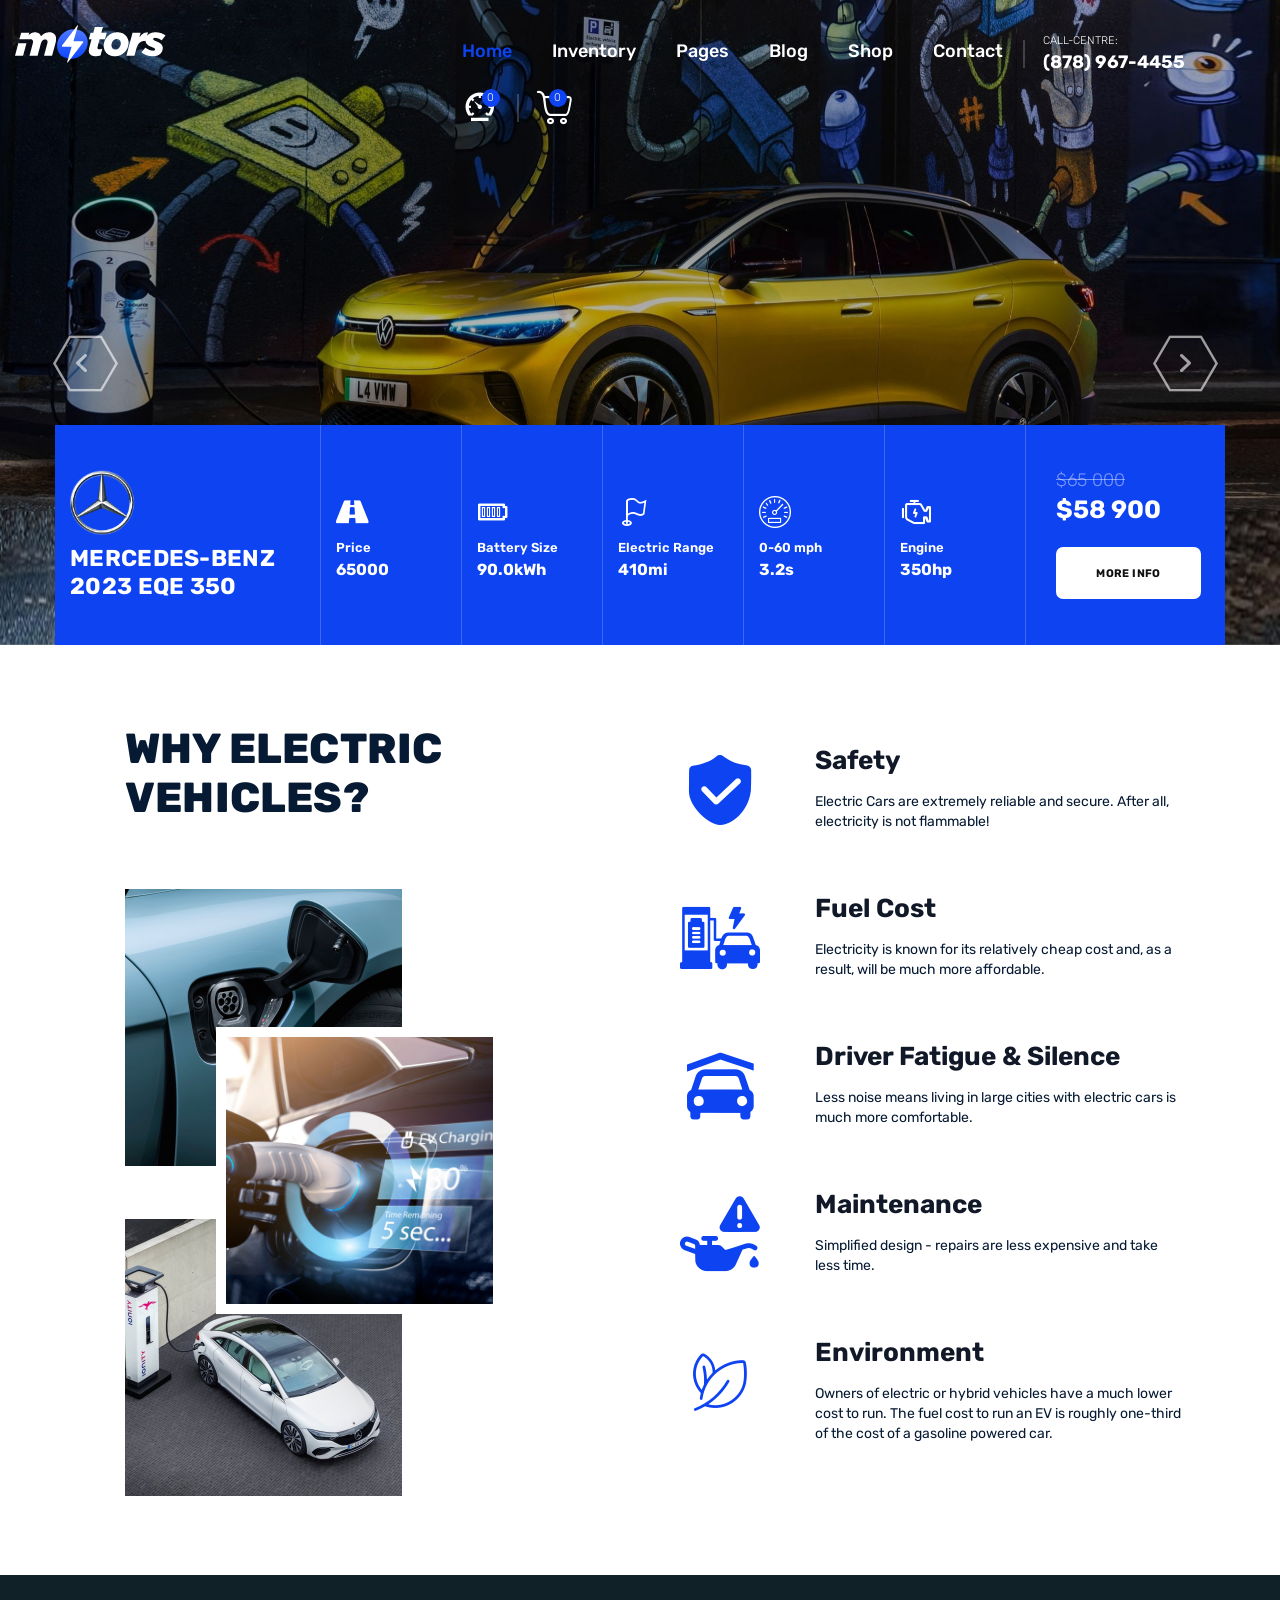
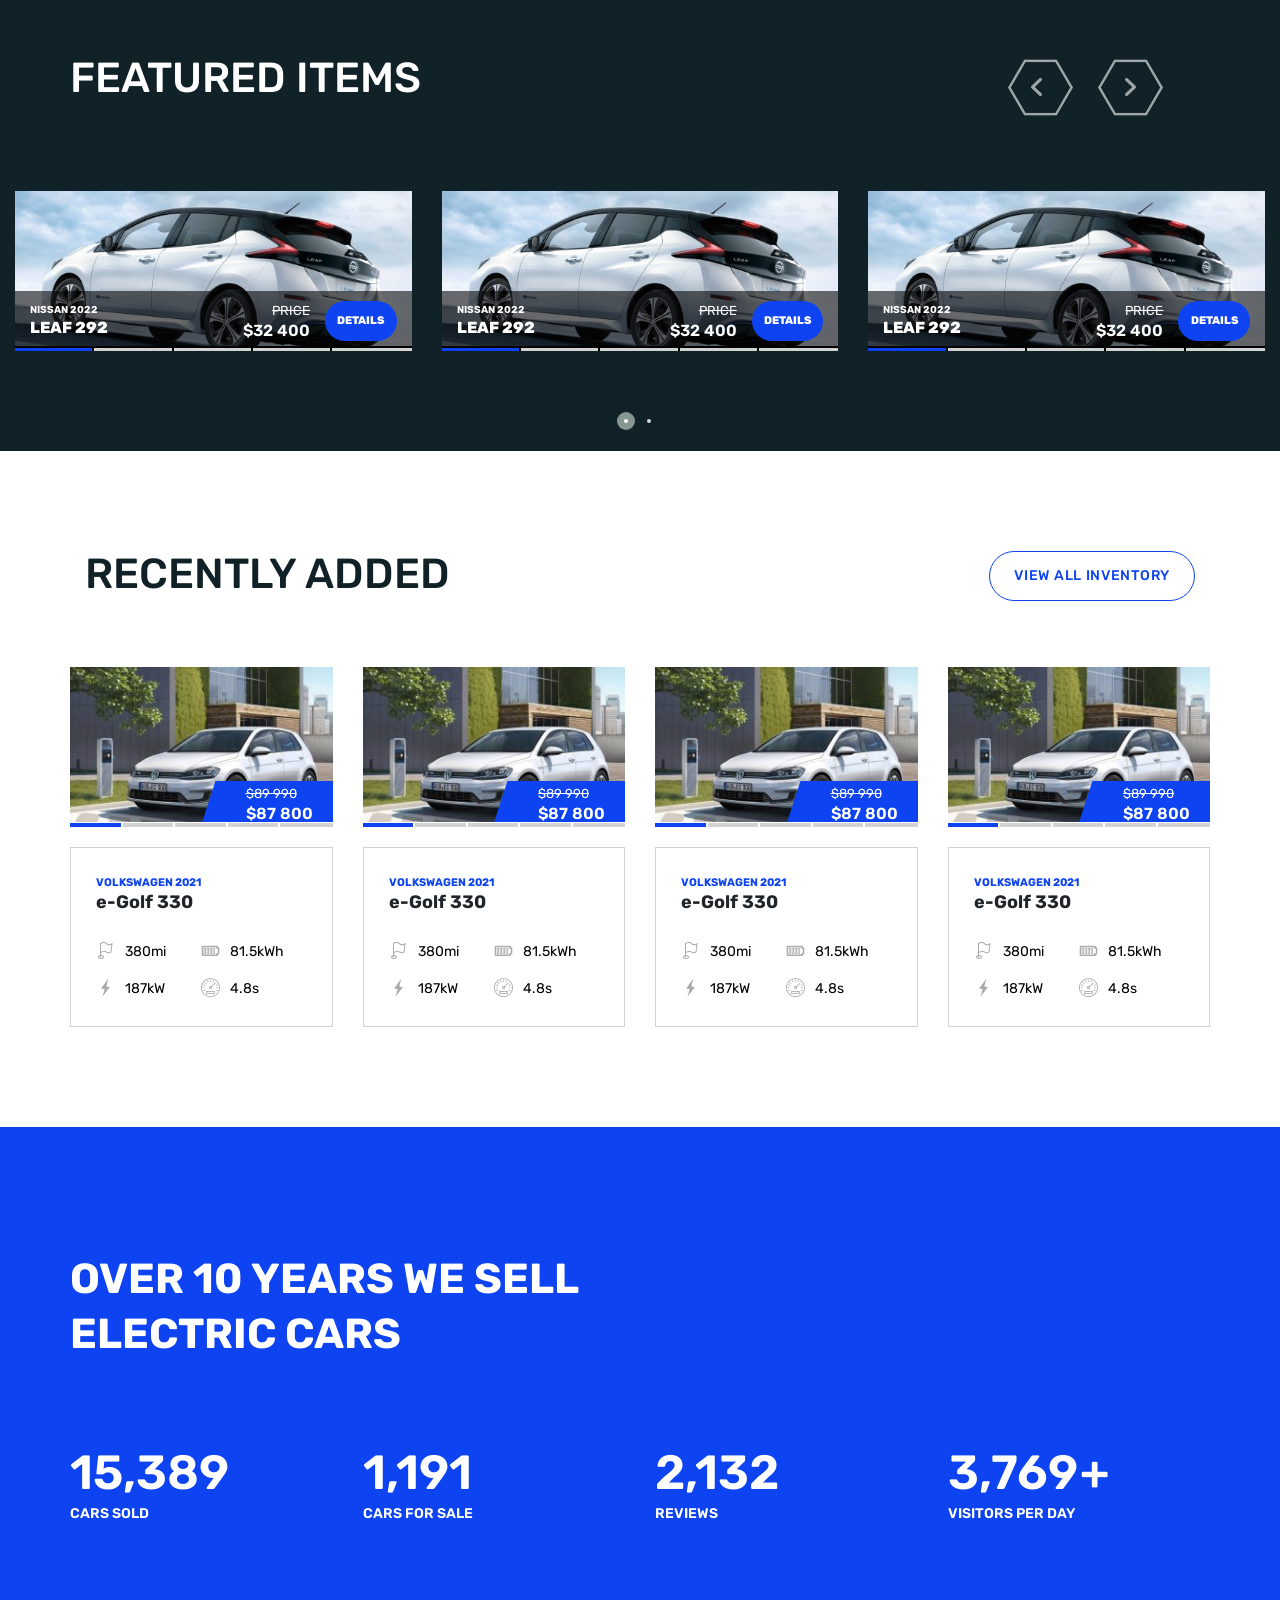
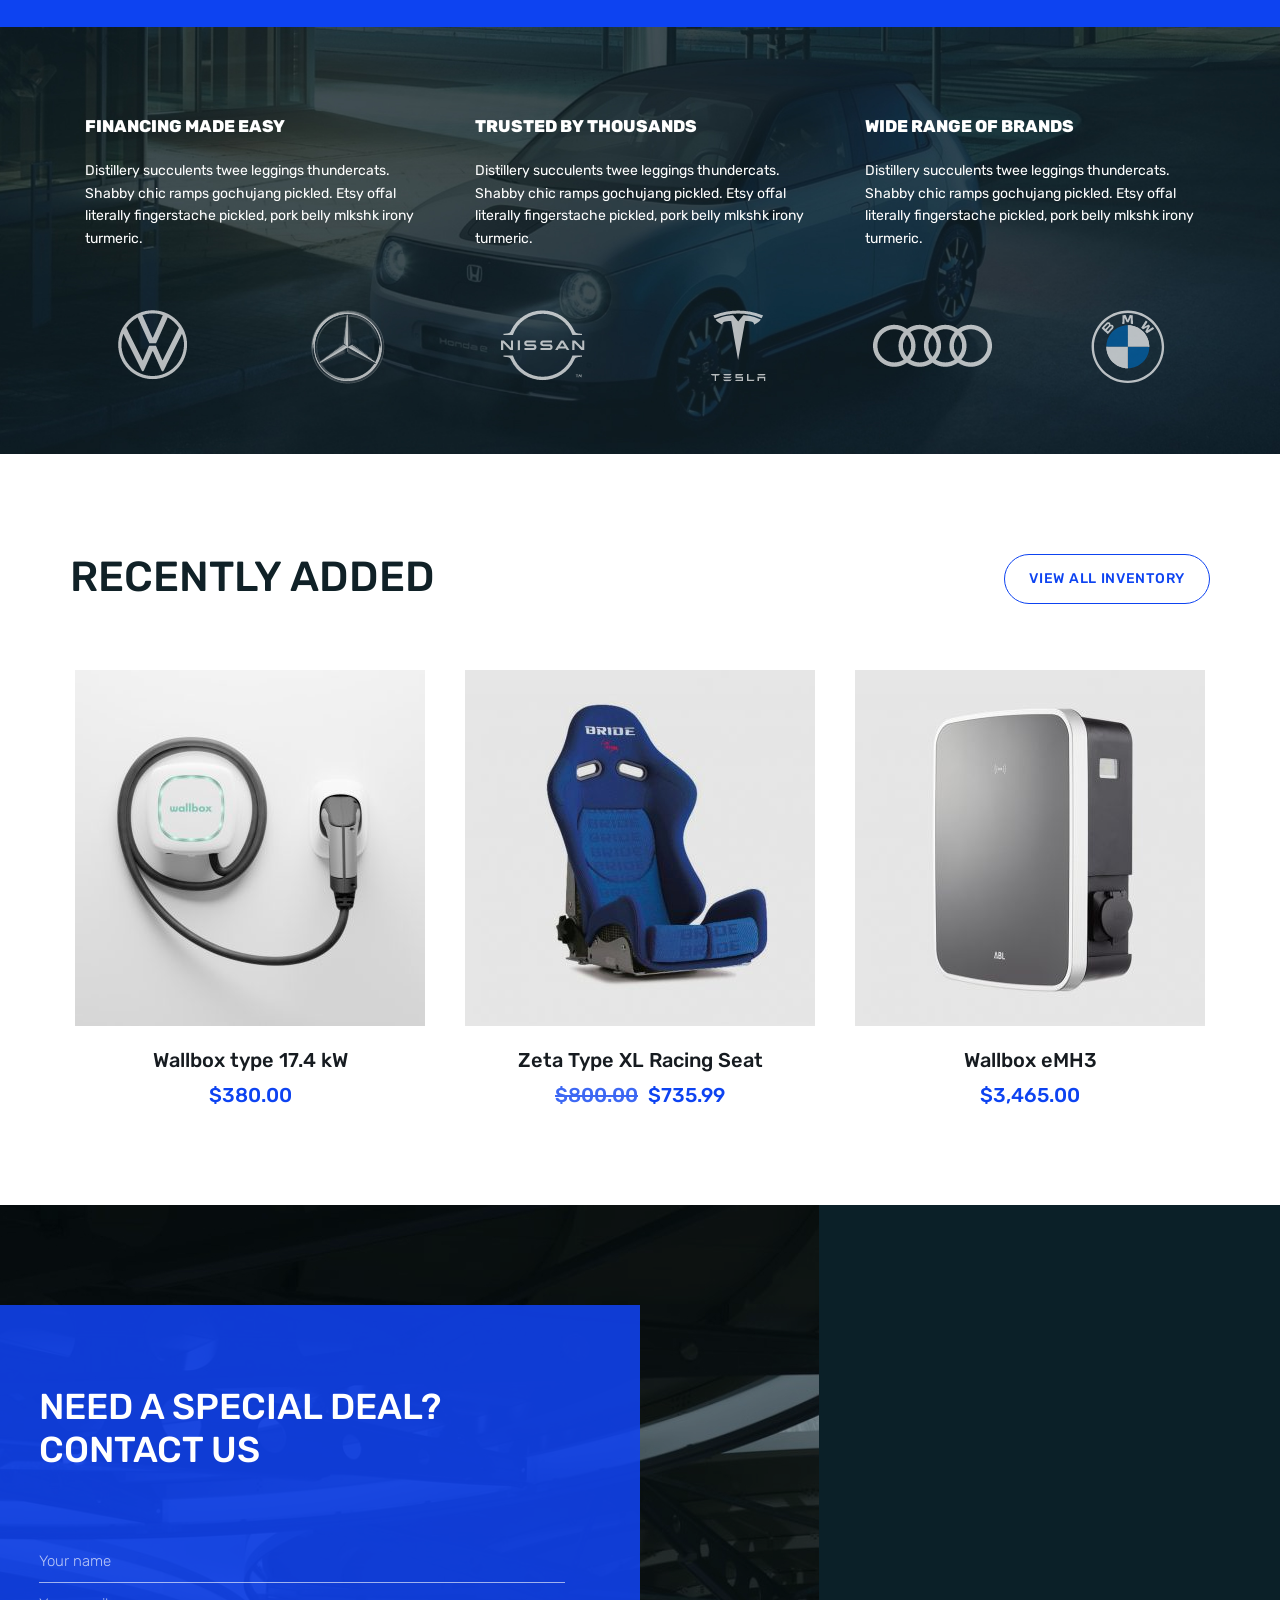
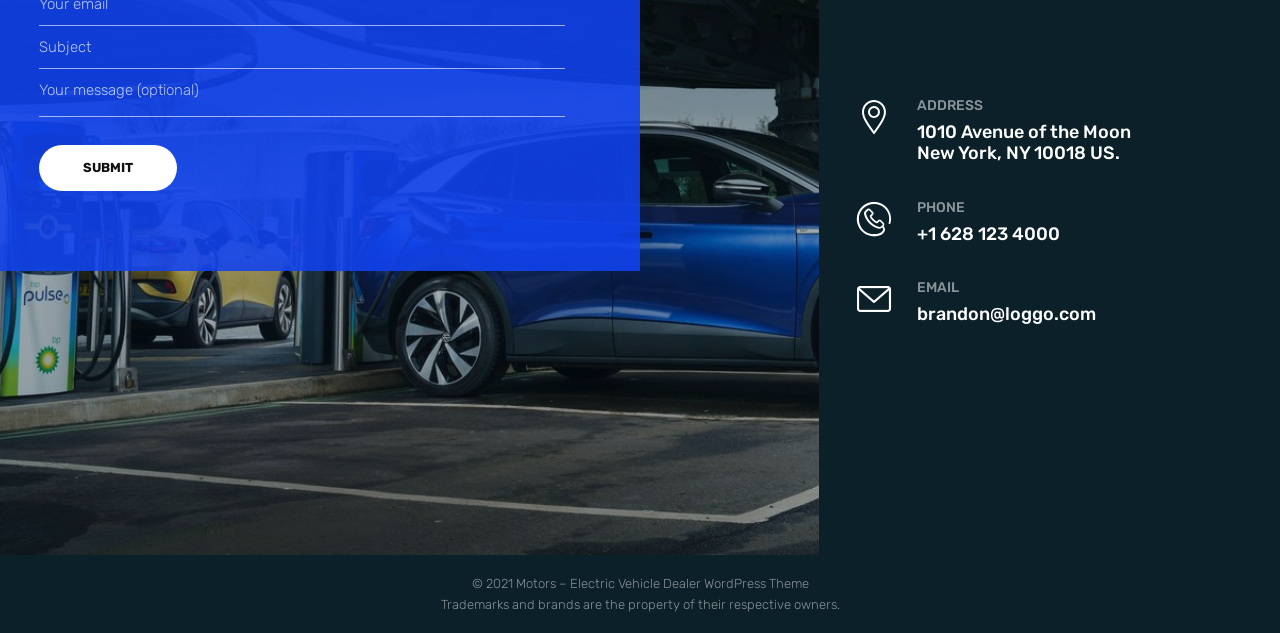
==== commit c2b86bdb: "update update" ====
--- a/index.html
+++ b/index.html
@@ -381,7 +381,7 @@
                             ><span class="icon_bar"></span></span>
 
                         </div> 
-                    </div>
+                    </div> 
                 </div>
                 <div class="item">
                     <div class="car-card"> 
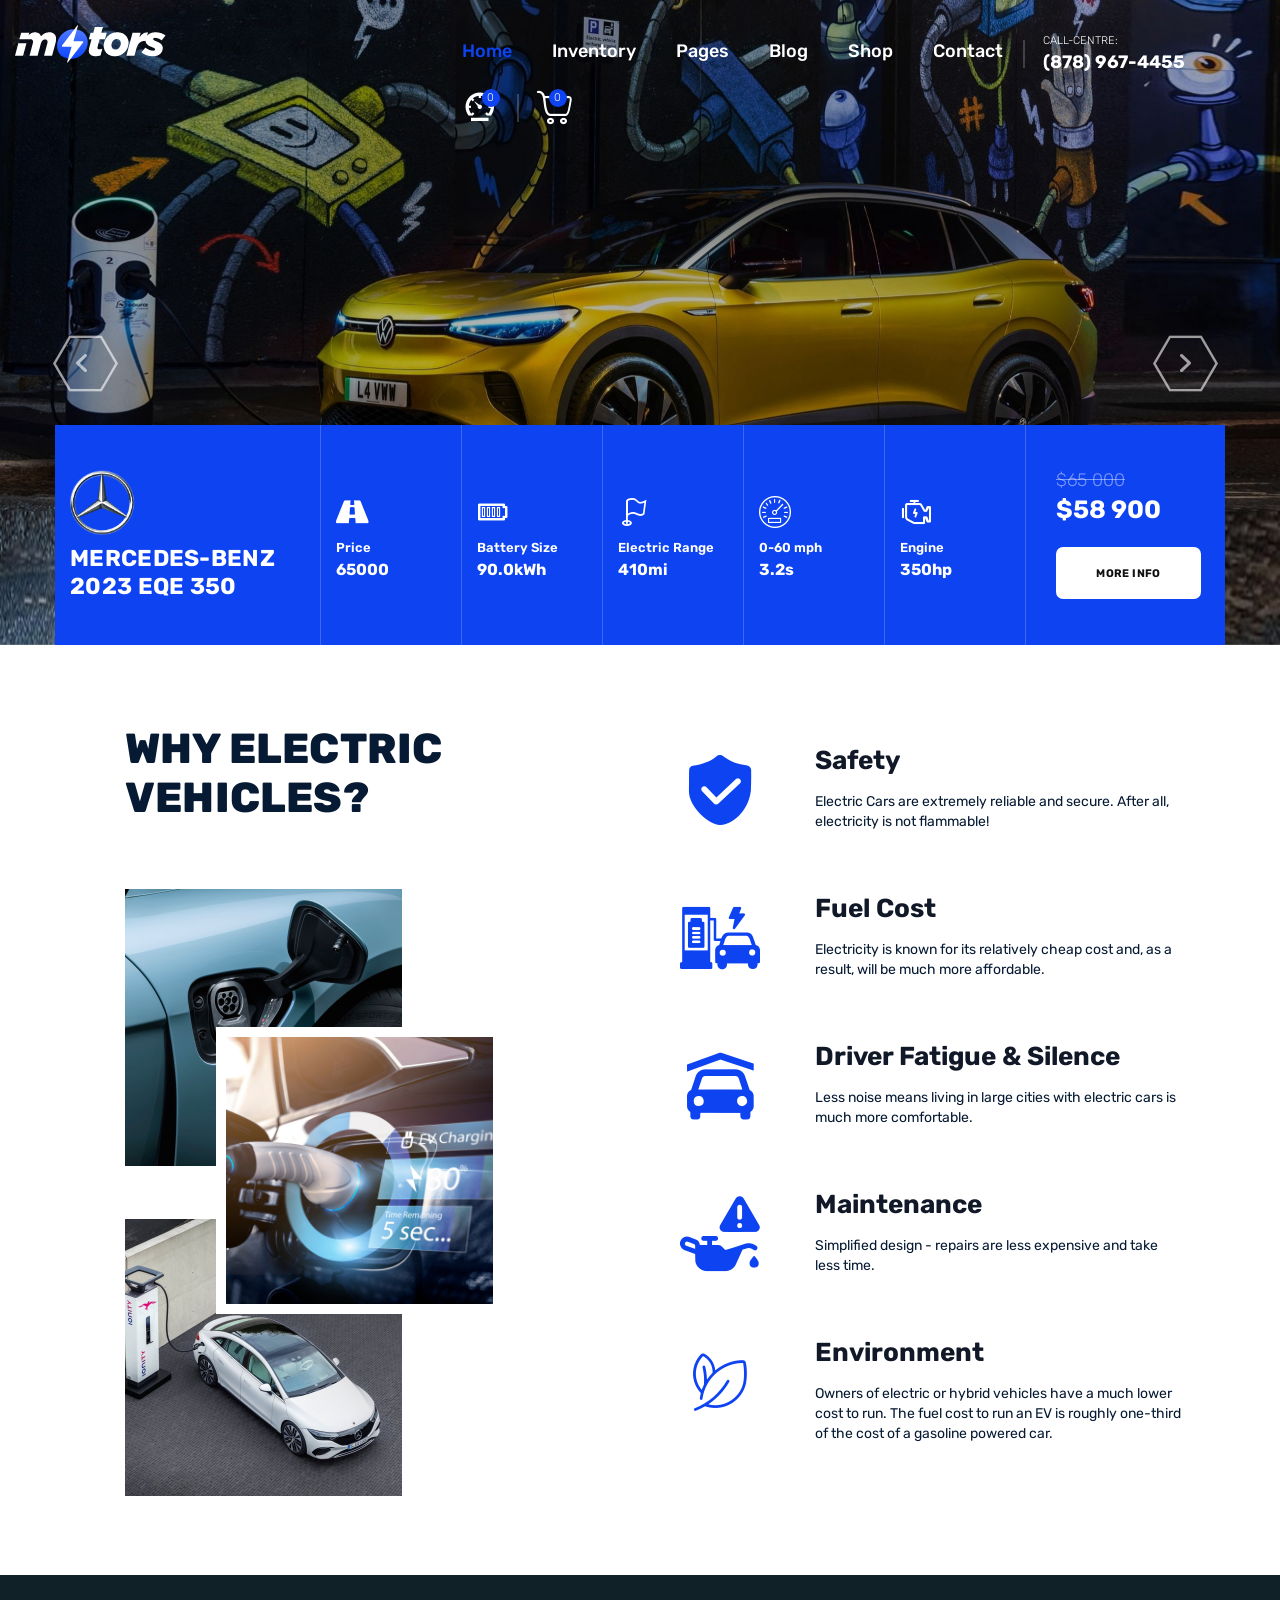
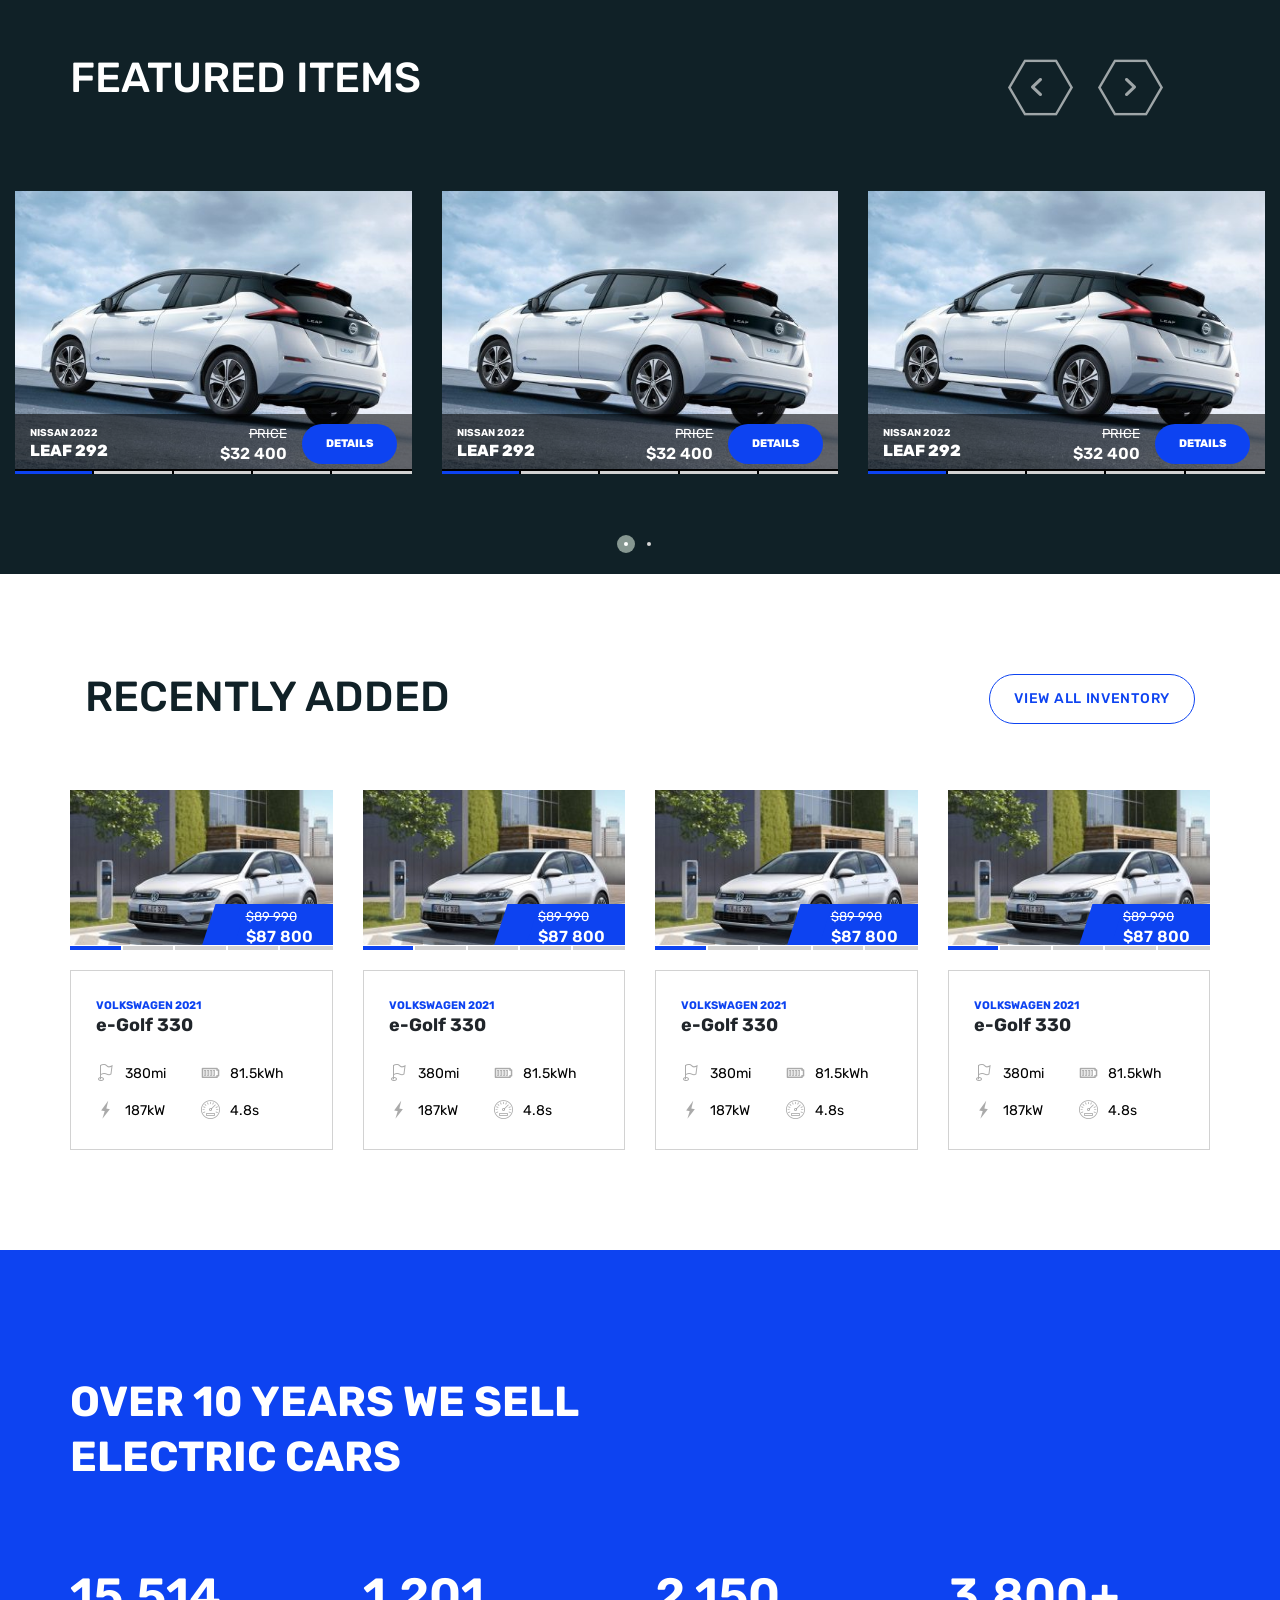
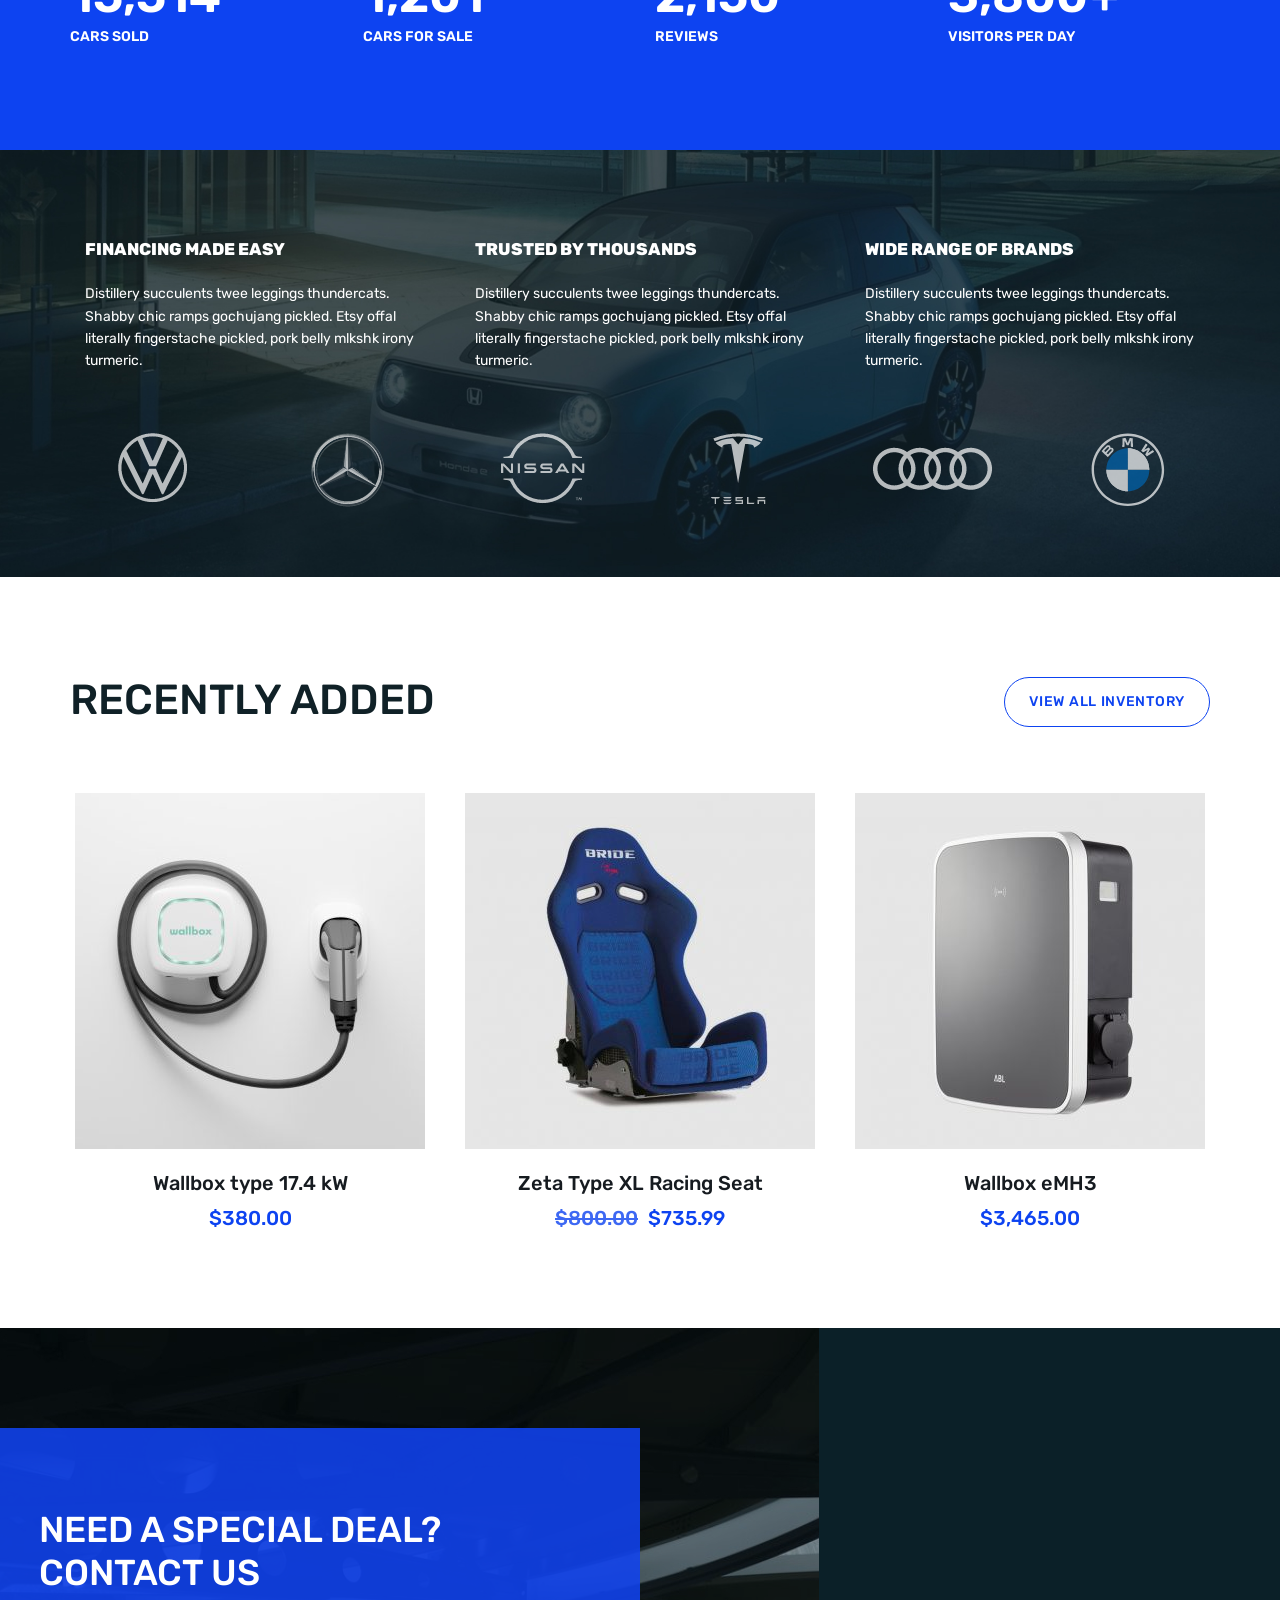
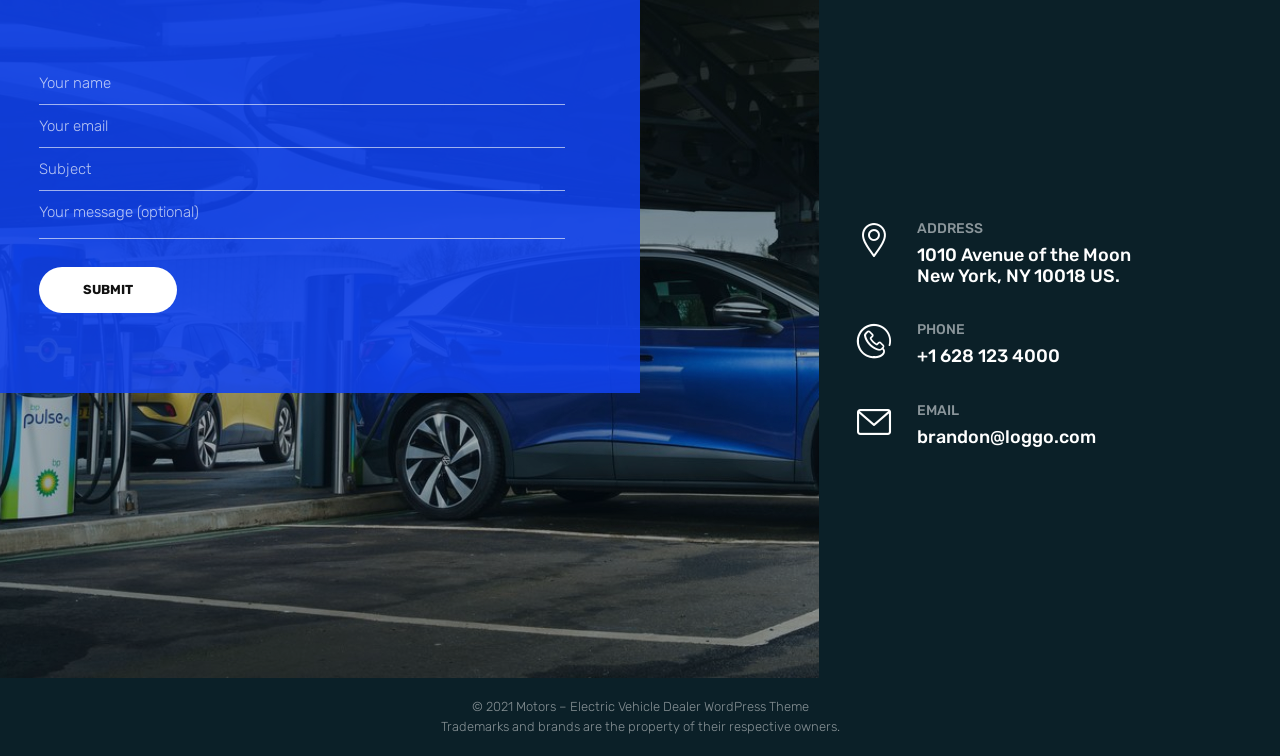
==== commit 31f809e0: "update update" ====
--- a/index.html
+++ b/index.html
@@ -329,7 +329,7 @@
         </div>
         <div class="container-fluid">
             <div class="slider-car-card owl-carousel owl-theme">
-                <div class="item">
+                <div class="item"> 
                     <div class="car-card"> 
                         <!-- IMAGE -->
                         <div class="car-card__media"> 
@@ -381,7 +381,7 @@
                             ><span class="icon_bar"></span></span>
 
                         </div> 
-                    </div> 
+                    </div>  
                 </div>
                 <div class="item">
                     <div class="car-card"> 
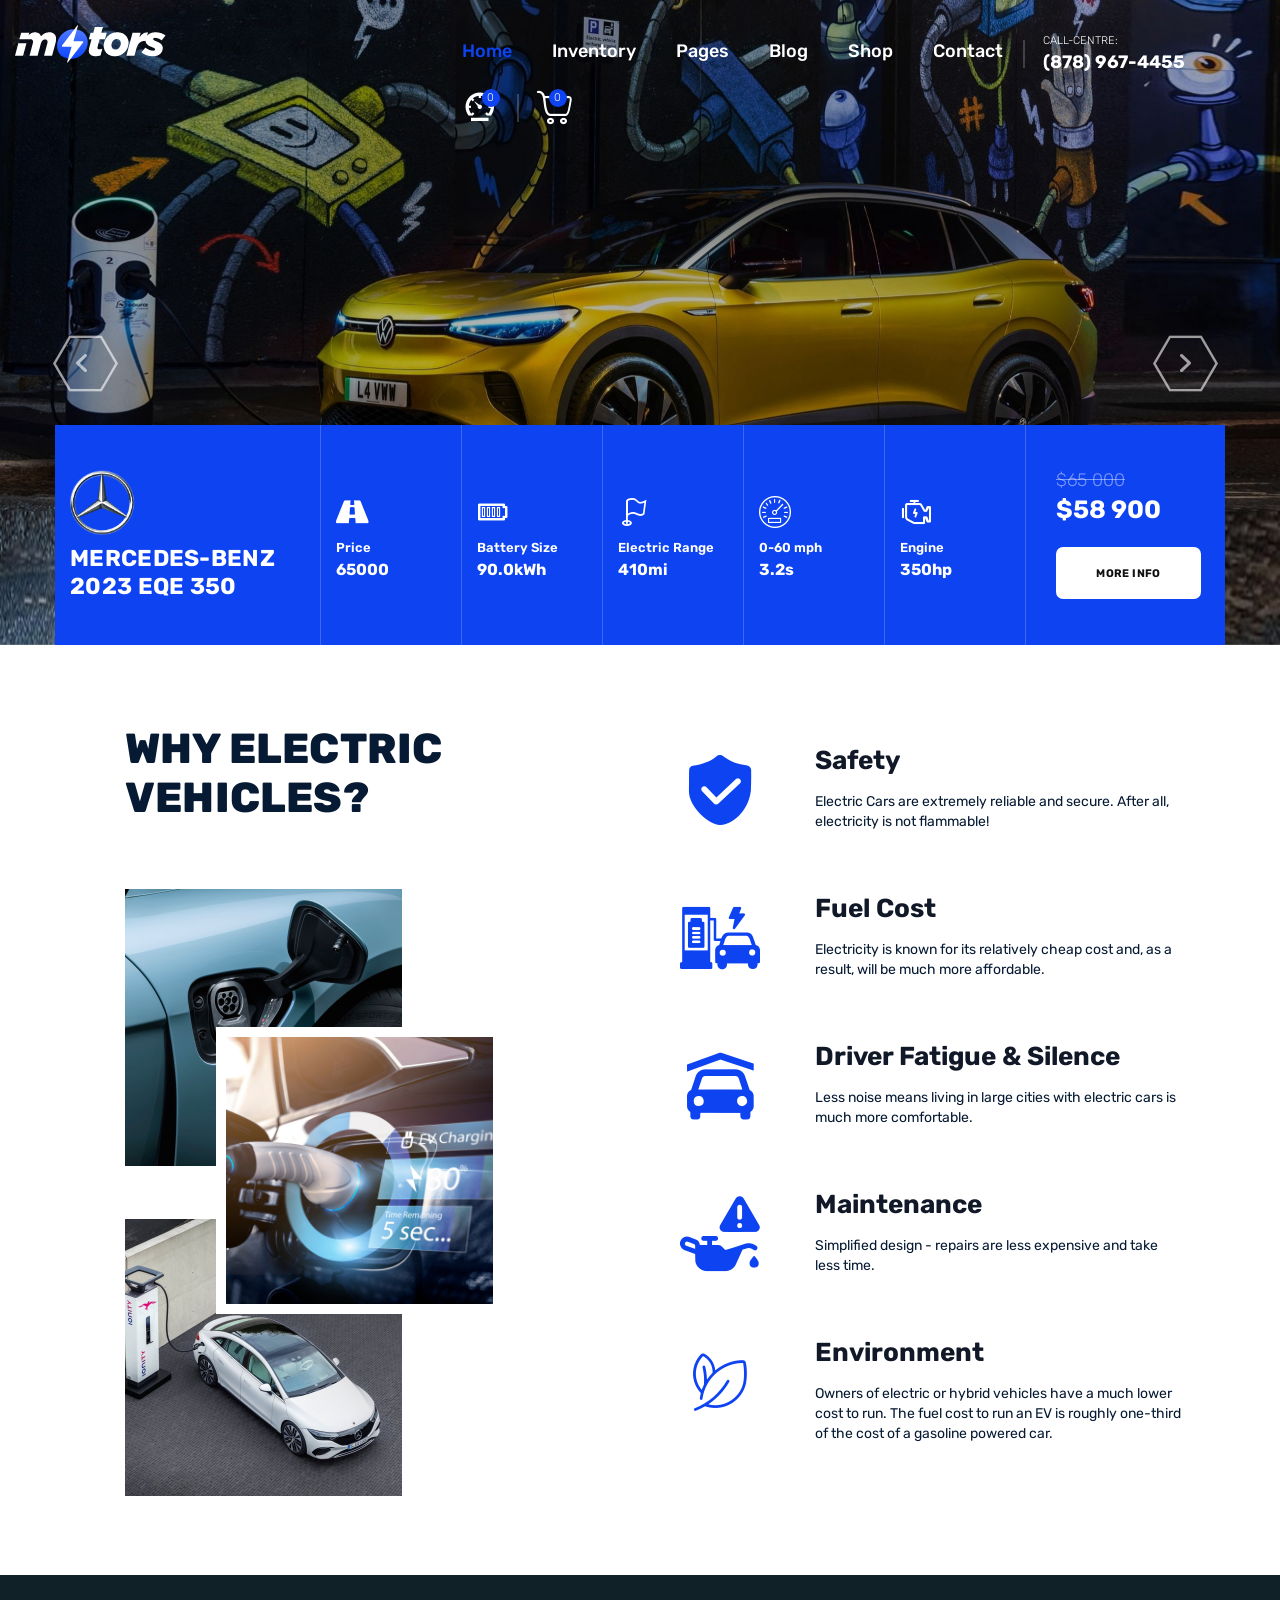
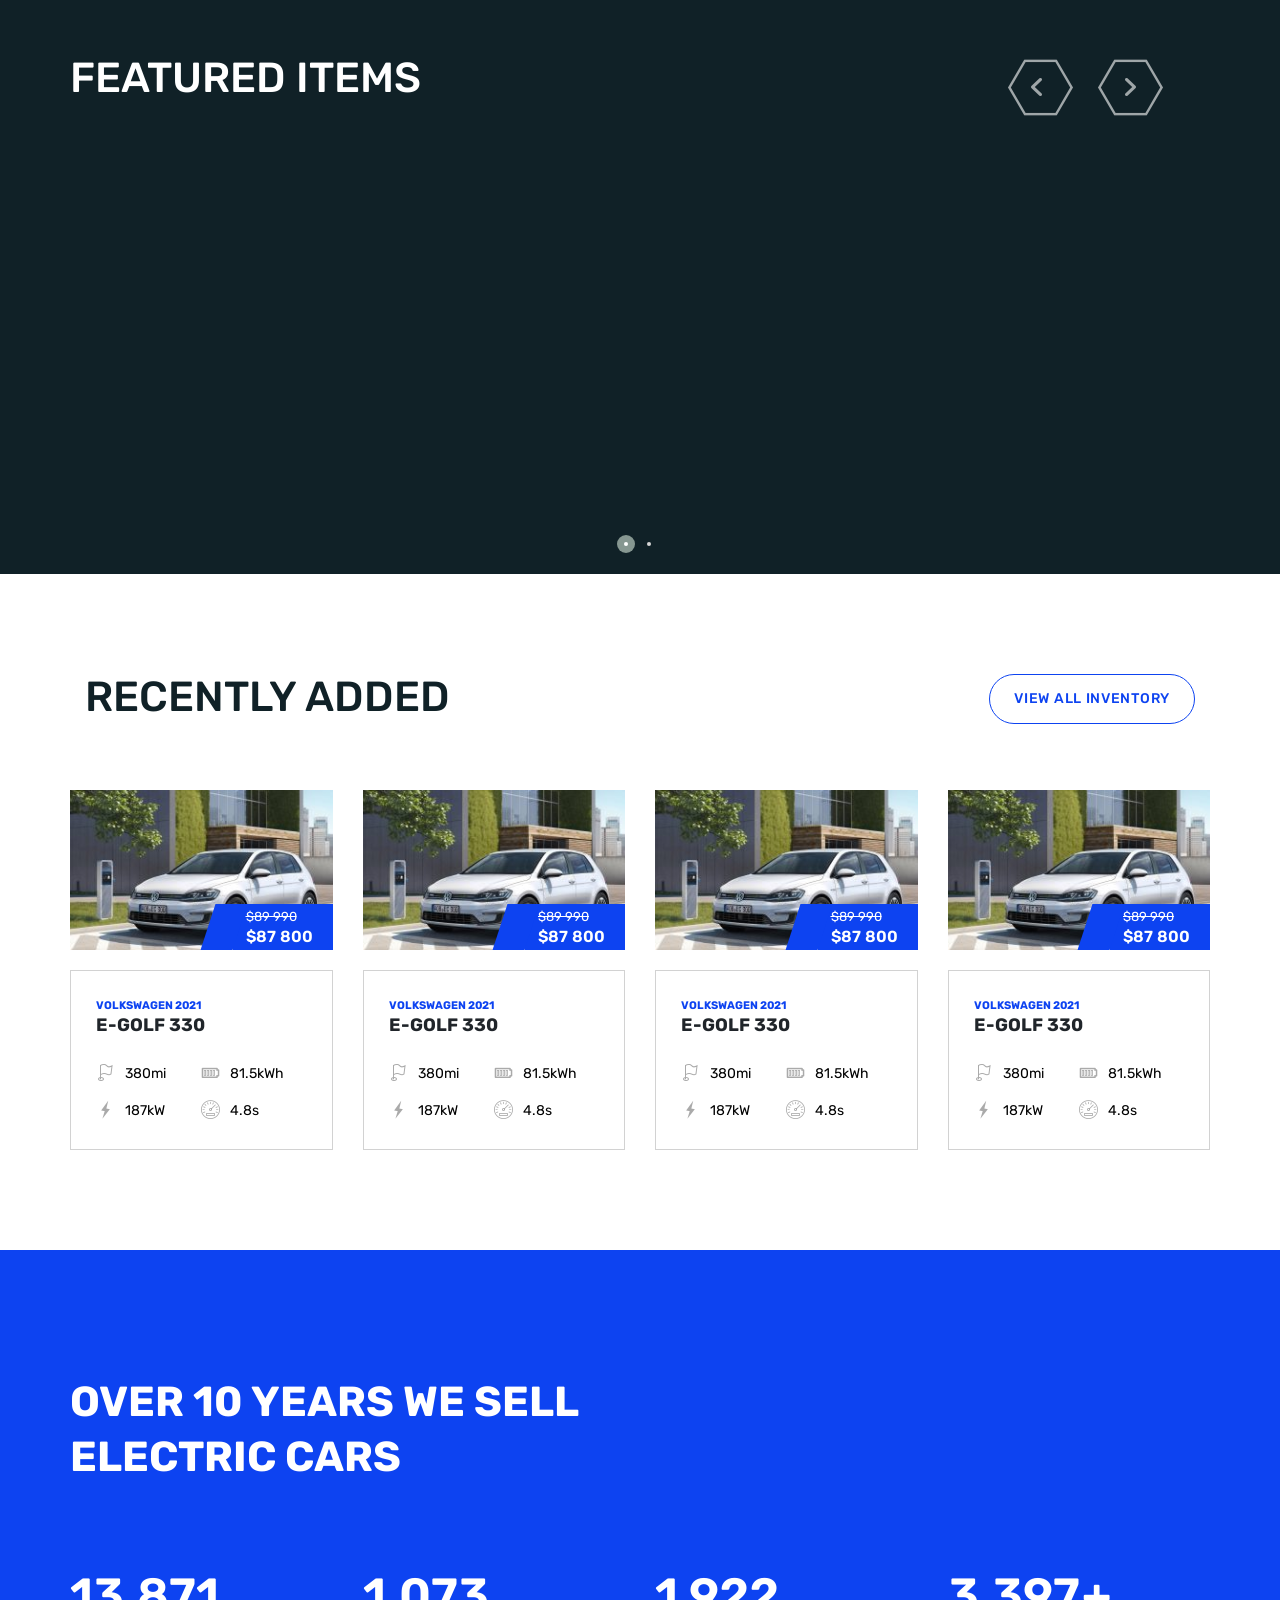
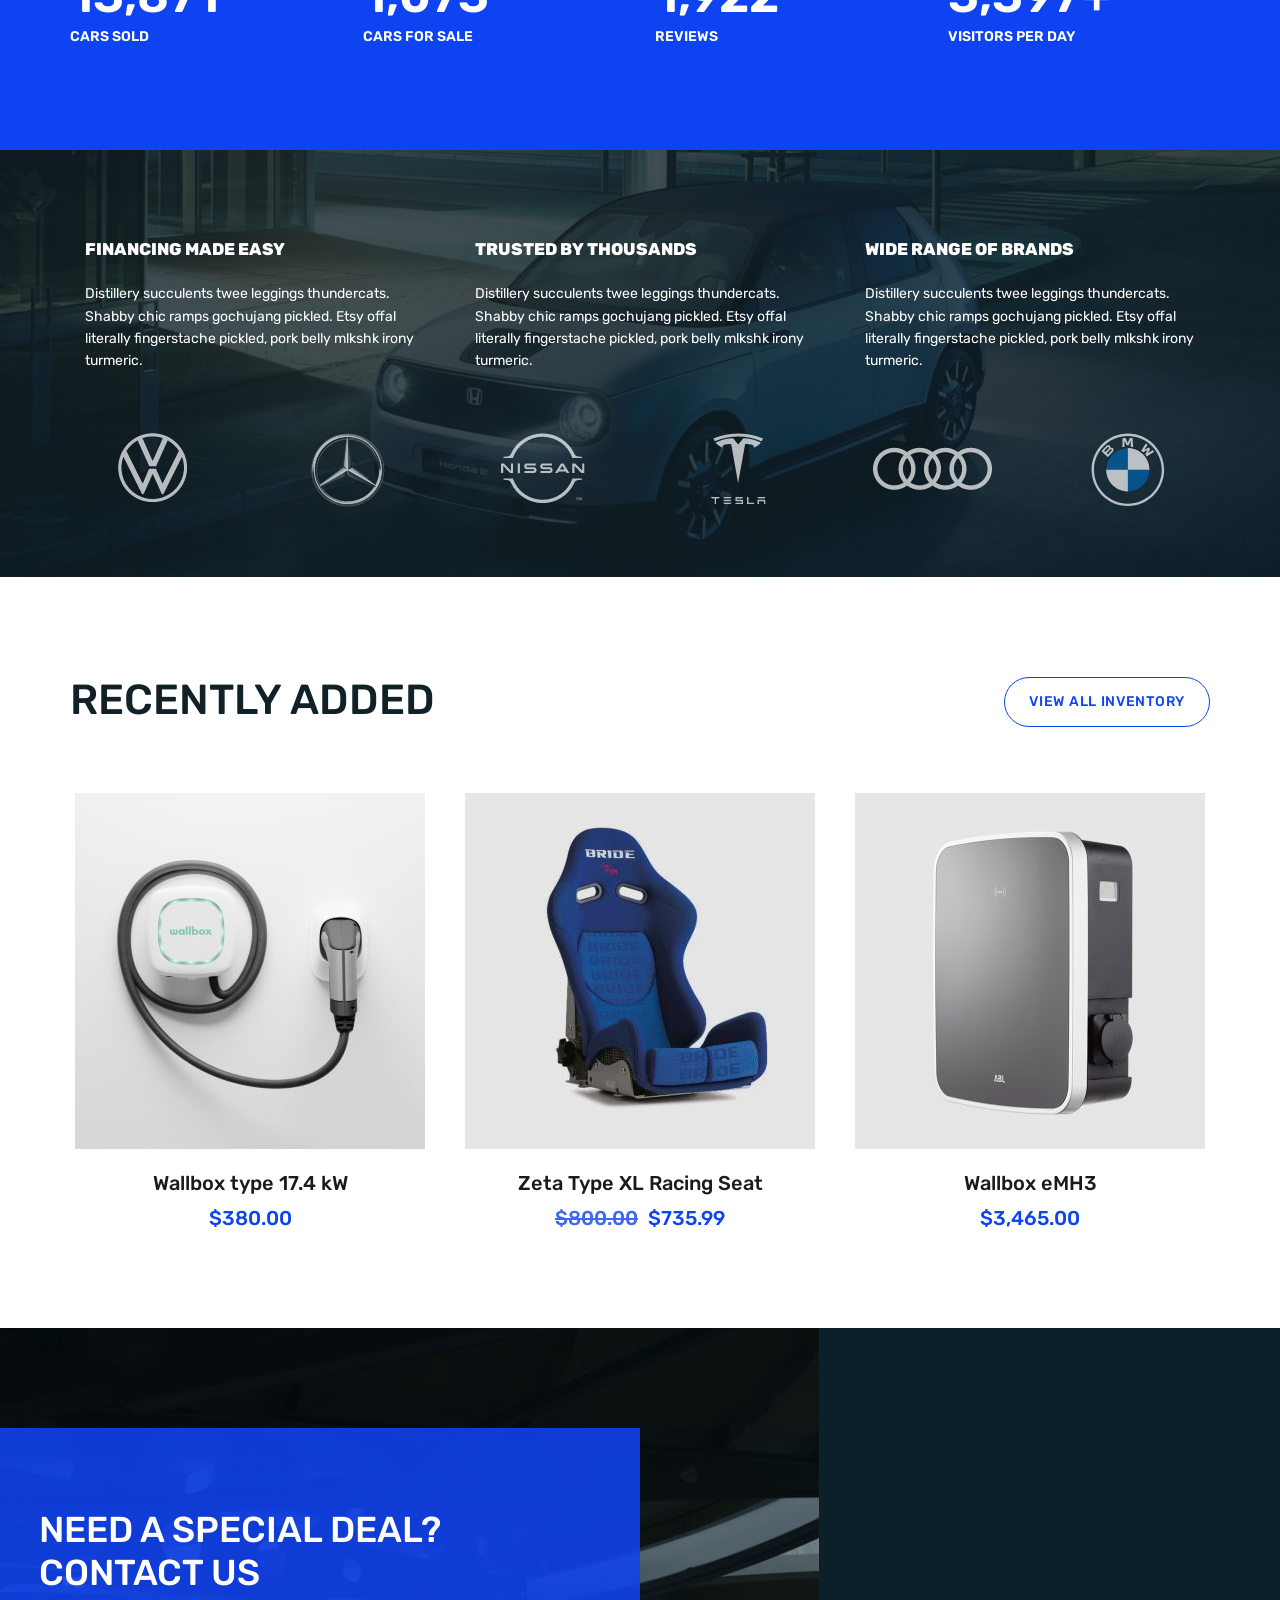
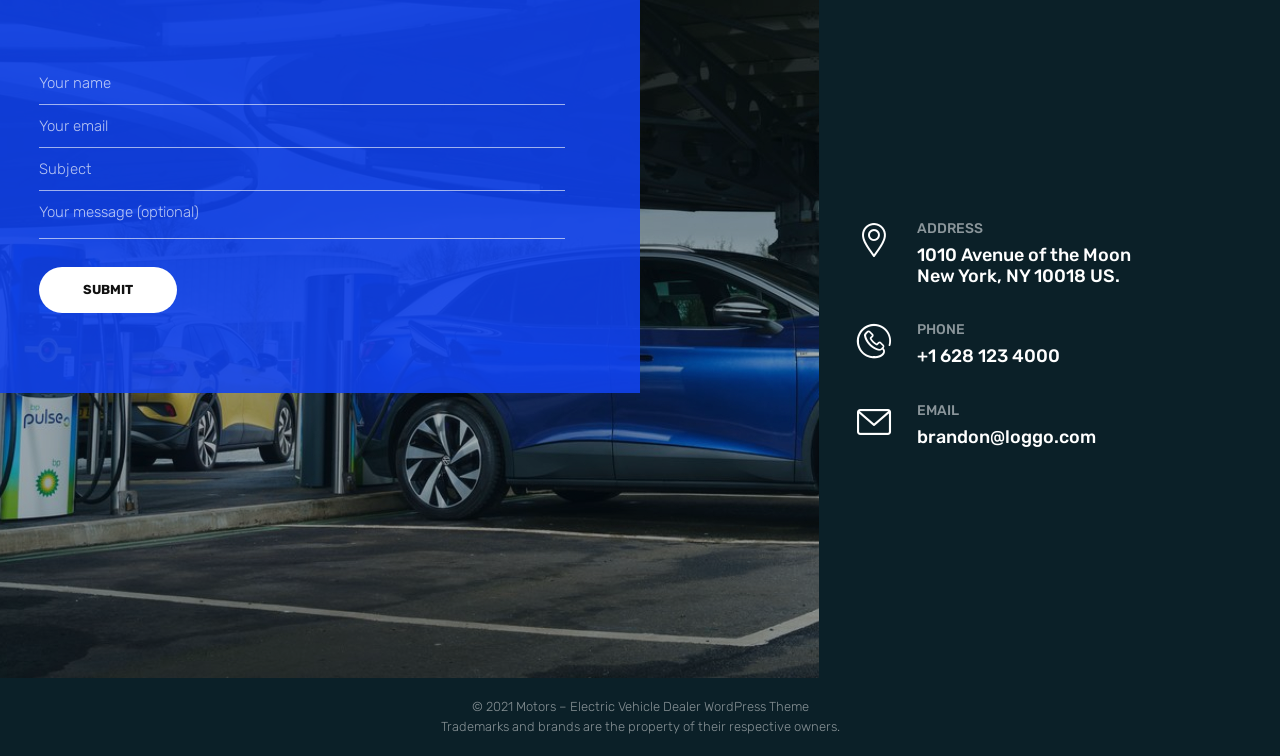
==== commit 0f176f50: "update link update link" ====
--- a/index.html
+++ b/index.html
@@ -721,8 +721,8 @@
                         </div>
                         <div class="car-spec-card"> 
                             <div class="car-spec-card__heading">
-                                <span>VOLKSWAGEN 2021</span>
-                                <h3>e-Golf 330</h3>
+                                <a href="">VOLKSWAGEN 2021</a> 
+                                <h3><a href="">e-Golf 330</a></h3>
                             </div>
 
                             <div class="car-spec-card__specs">
@@ -800,8 +800,8 @@
                         </div>
                         <div class="car-spec-card"> 
                             <div class="car-spec-card__heading">
-                                <span>VOLKSWAGEN 2021</span>
-                                <h3>e-Golf 330</h3>
+                                <a href="">VOLKSWAGEN 2021</a> 
+                                <h3><a href="">e-Golf 330</a></h3>
                             </div>
 
                             <div class="car-spec-card__specs">
@@ -879,8 +879,8 @@
                         </div>
                         <div class="car-spec-card"> 
                             <div class="car-spec-card__heading">
-                                <span>VOLKSWAGEN 2021</span>
-                                <h3>e-Golf 330</h3>
+                                <a href="">VOLKSWAGEN 2021</a> 
+                                <h3><a href="">e-Golf 330</a></h3>
                             </div>
 
                             <div class="car-spec-card__specs">
@@ -958,8 +958,8 @@
                         </div>
                         <div class="car-spec-card"> 
                             <div class="car-spec-card__heading">
-                                <span>VOLKSWAGEN 2021</span>
-                                <h3>e-Golf 330</h3>
+                                <a href="">VOLKSWAGEN 2021</a> 
+                                <h3><a href="">e-Golf 330</a></h3>
                             </div>
 
                             <div class="car-spec-card__specs">
